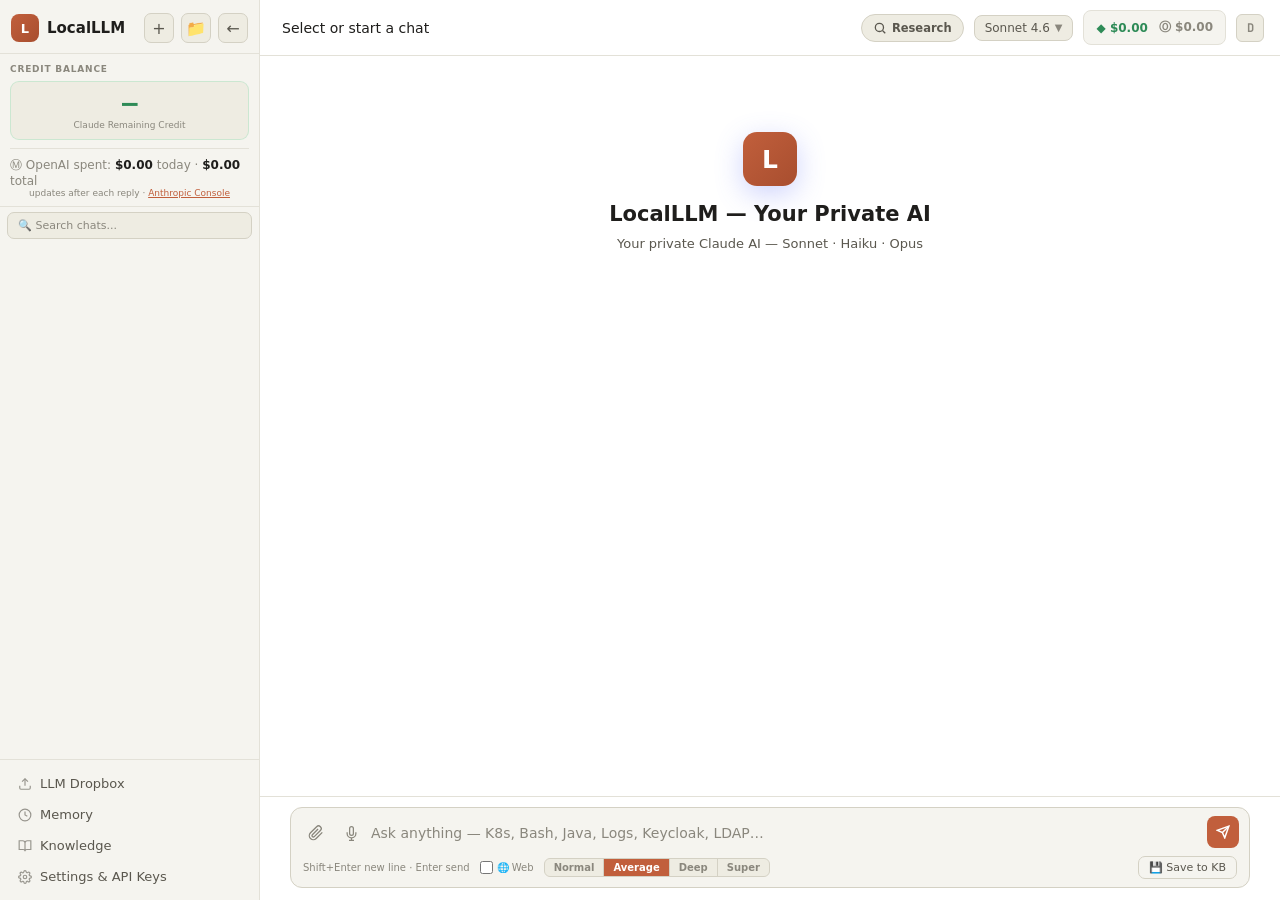
==== templates/index.html @ dfbc1d9c "Initial commit" ====
<!DOCTYPE html>
<html lang="en">
<head>
<meta charset="UTF-8"/>
<meta name="viewport" content="width=device-width,initial-scale=1.0,maximum-scale=1.0,user-scalable=no,viewport-fit=cover"/>
<meta name="theme-color" content="#0d0f14"/>
<title>LocalLLM</title>
<link href="https://fonts.googleapis.com/css2?family=JetBrains+Mono:wght@400;500&family=Inter:wght@400;500;600&display=swap" rel="stylesheet"/>
<style>
/* ── TOKENS ───────────────────────────────────────────── */
:root {
  /* claude.ai light theme — cream background, dark readable text */
  --bg:       #ffffff;
  --bg2:      #f5f4ef;
  --bg3:      #eeece2;
  --border:   #e3e1d8;
  --border2:  #d4d1c4;
  --text:     #1f1e1c;
  --text2:    #5a574e;
  --text3:    #8a877d;
  --accent:   #c15f3c;
  --accentH:  #a84e2f;
  --green:    #2e8b57;
  --red:      #c0392b;
  --yellow:   #b8860b;
  --mono:     'JetBrains Mono', ui-monospace, 'SF Mono', monospace;
  --sans:     -apple-system, 'Segoe UI', system-ui, 'Helvetica Neue', sans-serif;
  --sbw:      260px;
  --ease:     .15s ease;
}

/* ── DARK THEME — applied when <html data-theme="dark"> ──────────── */
html[data-theme="dark"] {
  --bg:       #1a1c22;
  --bg2:      #22252d;
  --bg3:      #2b2f39;
  --border:   #353a45;
  --border2:  #424857;
  --text:     #e8e6e0;
  --text2:    #a8a59c;
  --text3:    #6f6d66;
  --accent:   #d4744f;
  --accentH:  #e08862;
  --green:    #4caf7d;
  --red:      #e05545;
  --yellow:   #d4a437;
}

/* ── RESET ────────────────────────────────────────────── */
*,*::before,*::after{box-sizing:border-box;margin:0;padding:0}
html,body{height:100%;overflow:hidden;font-family:var(--sans);background:var(--bg);color:var(--text);-webkit-font-smoothing:antialiased}
button{cursor:pointer;border:none;background:none;font-family:inherit;color:inherit}
input,textarea,select{font-family:inherit;outline:none;color:var(--text)}
a{color:var(--accentH)}
::-webkit-scrollbar{width:4px;height:4px}
::-webkit-scrollbar-thumb{background:var(--border2);border-radius:2px}

/* ── LAYOUT ───────────────────────────────────────────── */
#app{display:flex;height:100vh;height:100dvh;overflow:hidden}

/* ── SIDEBAR ──────────────────────────────────────────── */
#sidebar{
  width:var(--sbw);min-width:var(--sbw);flex-shrink:0;
  background:var(--bg2);border-right:1px solid var(--border);
  display:flex;flex-direction:column;height:100vh;height:100dvh;
  transition:transform .25s ease;z-index:200;
}
#sidebar.hidden{transform:translateX(-100%)}

/* Claude-style collapsed rail: instead of vanishing, the sidebar shrinks to a
   thin strip so a sliver stays visible and the freed width goes to content.
   Desktop only — mobile keeps the full slide-away overlay behavior. */
@media(min-width:681px){
  #sidebar.rail{
    width:56px;min-width:56px;transform:none;overflow:hidden;
  }
  /* in rail mode, hide everything except the header's icon buttons */
  #sidebar.rail #tok-panel,
  #sidebar.rail #chat-search,
  #sidebar.rail #chatlist,
  #sidebar.rail #sbfoot,
  #sidebar.rail #logo{display:none!important}
  #sidebar.rail #sbhead{
    flex-direction:column;gap:10px;padding:12px 0;align-items:center;
  }
}

/* sidebar header */
#sbhead{
  padding:13px 11px 10px;border-bottom:1px solid var(--border);
  display:flex;align-items:center;gap:7px;flex-shrink:0;
}
#logo{display:flex;align-items:center;gap:8px;flex:1;font-size:15px;font-weight:600}
#logo .dot{
  width:28px;height:28px;border-radius:8px;flex-shrink:0;
  background:linear-gradient(135deg,var(--accent),var(--accentH));
  display:flex;align-items:center;justify-content:center;
  font-size:13px;font-weight:700;color:#fff;
}
.hbtn{
  width:30px;height:30px;border-radius:7px;
  background:var(--bg3);border:1px solid var(--border2);
  color:var(--text2);display:flex;align-items:center;justify-content:center;
  font-size:16px;transition:all var(--ease);flex-shrink:0;
}
.hbtn:hover{background:var(--accent);color:#fff;border-color:var(--accent)}

/* token balance */
#tok-panel{
  padding:10px 10px 8px;border-bottom:1px solid var(--border);
  flex-shrink:0;
}
#tok-panel .label{
  font-size:9px;font-weight:700;color:var(--text3);
  text-transform:uppercase;letter-spacing:.8px;margin-bottom:7px;
}
#tok-grid{display:grid;grid-template-columns:1fr 1fr;gap:6px;margin-bottom:5px}
.tok-card{
  background:var(--bg3);border-radius:9px;padding:9px 8px;text-align:center;
}
.tok-card.used{border:1px solid rgba(251,191,36,.2)}
.tok-card.left{border:1px solid rgba(62,207,142,.2)}
.tok-num{
  font-size:15px;font-weight:700;font-family:var(--mono);line-height:1;margin-bottom:3px;
}
.tok-card.used .tok-num{color:var(--yellow)}
.tok-card.left .tok-num{color:var(--green)}
.tok-sub{font-size:9px;color:var(--text3)}
#tok-note{font-size:9px;color:var(--text3);text-align:center}

/* chat list */
#chatlist{flex:1 1 auto;min-height:60px;overflow-y:auto;padding:6px 7px}
.cl-section{
  font-size:10px;font-weight:600;color:var(--text3);
  text-transform:uppercase;letter-spacing:.8px;
  padding:9px 8px 3px;
}
.cl-item{
  padding:8px 9px;border-radius:8px;cursor:pointer;
  display:flex;align-items:center;gap:7px;
  transition:background var(--ease);margin-bottom:1px;
  border:1px solid transparent;
}
.cl-item:hover{background:var(--bg3)}
.cl-item.active{background:var(--bg3);border-color:var(--border2)}
.cl-icon{font-size:12px;flex-shrink:0;opacity:.45}
.cl-body{flex:1;min-width:0}
.cl-title{font-size:13px;white-space:nowrap;overflow:hidden;text-overflow:ellipsis;color:var(--text)}
.cl-meta{font-size:10px;color:var(--text3);margin-top:1px}
.cl-btns{display:flex;gap:2px;opacity:0;transition:opacity var(--ease)}
.cl-item:hover .cl-btns{opacity:1}
.cl-btn{
  width:22px;height:22px;border-radius:5px;font-size:12px;color:var(--text3);
  display:flex;align-items:center;justify-content:center;transition:all .1s;
}
.cl-btn:hover{background:var(--border2);color:var(--text)}
.cl-btn.del:hover{background:var(--red);color:#fff}
.cl-btn.move:hover{background:var(--accent);color:#fff}

/* ── FOLDERS ──────────────────────────────────────────── */
.cl-folder{margin:2px 0 4px}
.cl-folder-hdr{
  display:flex;align-items:center;gap:6px;
  padding:7px 8px;border-radius:7px;cursor:pointer;
  transition:background var(--ease);user-select:none;
}
.cl-folder-hdr:hover{background:var(--bg3)}
.cl-folder-caret{
  font-size:10px;color:var(--text3);flex-shrink:0;
  transition:transform var(--ease);transform:rotate(90deg);
}
.cl-folder.collapsed .cl-folder-caret{transform:rotate(0deg)}
.cl-folder-icon{font-size:13px;flex-shrink:0;opacity:.7}
.cl-folder-name{
  flex:1;min-width:0;font-size:12.5px;font-weight:600;color:var(--text2);
  white-space:nowrap;overflow:hidden;text-overflow:ellipsis;
  text-transform:uppercase;letter-spacing:.4px;
}
.cl-folder-count{
  font-size:10px;color:var(--text3);background:var(--bg3);
  border-radius:10px;padding:1px 7px;flex-shrink:0;
}
.cl-folder-hdr .fdel,
.cl-folder-hdr .fadd{
  width:20px;height:20px;border-radius:5px;font-size:13px;color:var(--text3);
  display:none;align-items:center;justify-content:center;transition:all .1s;flex-shrink:0;
}
.cl-folder-hdr:hover .fdel,
.cl-folder-hdr:hover .fadd{display:flex}
.cl-folder-hdr .fdel:hover{background:var(--red);color:#fff}
.cl-folder-hdr .fadd:hover{background:var(--accent);color:#fff}
.cl-folder-body{padding-left:10px;border-left:1px solid var(--border);margin-left:13px}
.cl-folder.collapsed .cl-folder-body{display:none}
.cl-folder-empty{font-size:11px;color:var(--text3);padding:6px 8px;font-style:italic}

/* Drag & drop visual feedback */
.cl-item{cursor:grab}
.cl-item.dragging{opacity:.45;cursor:grabbing}
.cl-folder.drop-hot > .cl-folder-hdr{
  background:var(--accent);color:#fff;
  box-shadow:0 0 0 2px var(--accent) inset;border-radius:7px;
}
.cl-folder.drop-hot > .cl-folder-hdr .cl-folder-name,
.cl-folder.drop-hot > .cl-folder-hdr .cl-folder-caret,
.cl-folder.drop-hot > .cl-folder-hdr .cl-folder-icon{color:#fff}
.cl-folder.drop-hot .cl-folder-body{background:rgba(217,119,87,.06);border-radius:6px}
#unfiled-zone.drop-hot{
  outline:2px dashed var(--accent);outline-offset:-2px;border-radius:8px;
  background:rgba(217,119,87,.05);
}
#unfiled-zone{min-height:40px;transition:background .1s}

/* sidebar footer */
#sbfoot{padding:8px 7px;border-top:1px solid var(--border);flex-shrink:0;max-height:70vh;overflow-y:auto;-webkit-overflow-scrolling:touch}
.sb-btn{
  width:100%;padding:8px 11px;border-radius:8px;
  display:flex;align-items:center;gap:8px;
  color:var(--text2);font-size:13px;transition:all var(--ease);
}
.sb-btn:hover{background:var(--bg3);color:var(--text)}
.sb-btn svg{opacity:.6;flex-shrink:0}

/* dropbox panel */
#dbx-panel{display:none;padding:0 7px 8px}
#dbx-panel.open{display:block}
#dbx-zone{
  border:2px dashed var(--border2);border-radius:9px;
  padding:18px 10px;text-align:center;cursor:pointer;
  transition:all var(--ease);margin-bottom:7px;background:var(--bg3);
}
#dbx-zone:hover,#dbx-zone.over{border-color:var(--green);background:rgba(62,207,142,.06)}
#dbx-zone-icon{font-size:20px;margin-bottom:5px}
#dbx-zone-txt{font-size:11px;color:var(--text2);line-height:1.5}
#dbx-zone-txt span{color:var(--accentH);text-decoration:underline}
#dbx-status{font-size:10px;color:var(--text3);text-align:center;margin-bottom:4px}
#dbx-status.ok{color:var(--green)}
#dbx-status.err{color:var(--red)}
#dbx-list{display:none}
.dbx-item{
  display:flex;align-items:center;gap:6px;padding:5px 6px;
  border-radius:6px;margin-bottom:2px;font-size:11px;
  background:var(--bg3);border:1px solid var(--border);
}
.dbx-icon{font-size:13px;flex-shrink:0}
.dbx-info{flex:1;min-width:0}
.dbx-name{white-space:nowrap;overflow:hidden;text-overflow:ellipsis;color:var(--text)}
.dbx-meta{font-size:10px;color:var(--text3);margin-top:1px}
.dbx-del{
  width:18px;height:18px;border-radius:3px;color:var(--text3);
  font-size:11px;display:flex;align-items:center;justify-content:center;flex-shrink:0;
}
.dbx-del:hover{background:var(--red);color:#fff}
#dbx-path{font-size:9px;color:var(--text3);text-align:center;margin-top:4px;font-family:var(--mono);word-break:break-all}

/* ── MAIN ─────────────────────────────────────────────── */
#main{flex:1;display:flex;flex-direction:column;min-width:0;height:100vh;height:100dvh;overflow:hidden}

/* topbar */
#topbar{
  padding:10px 16px;border-bottom:1px solid var(--border);
  display:flex;align-items:center;gap:10px;
  background:var(--bg);flex-shrink:0;min-height:50px;
}
#btn-toggle{
  display:none;
  width:30px;height:30px;border-radius:7px;
  background:var(--bg3);border:1px solid var(--border2);
  color:var(--text2);font-size:16px;display:flex;align-items:center;justify-content:center;
  transition:all var(--ease);flex-shrink:0;
}
#btn-toggle:hover{background:var(--accent);color:#fff;border-color:var(--accent)}
#title-area{flex:1;min-width:0;display:flex;align-items:center;gap:6px}
#chat-title{
  font-size:14px;font-weight:500;color:var(--text);
  white-space:nowrap;overflow:hidden;text-overflow:ellipsis;
  cursor:pointer;padding:3px 6px;border-radius:5px;transition:background var(--ease);
}
#chat-title:hover{background:var(--bg3)}
#title-edit{
  font-size:14px;font-weight:500;flex:1;
  background:var(--bg3);border:1px solid var(--accent);
  border-radius:6px;padding:3px 9px;display:none;
}
#btn-close{
  width:26px;height:26px;border-radius:6px;flex-shrink:0;
  color:var(--text3);font-size:14px;
  display:none;align-items:center;justify-content:center;
  transition:all var(--ease);
}
#btn-close.show{display:flex}
#btn-close:hover{background:var(--red);color:#fff}

/* model pill */
#model-pill{
  display:flex;align-items:center;gap:5px;
  padding:5px 10px;border-radius:8px;
  background:var(--bg3);border:1px solid var(--border2);
  cursor:pointer;transition:all var(--ease);flex-shrink:0;
  max-width:130px;
}
#model-pill:hover{border-color:var(--accent)}
#spend-pill{
  display:flex;align-items:center;gap:5px;
  padding:8px 12px;border-radius:8px;
  background:var(--bg2);border:1px solid var(--border);
  font-size:12px;font-weight:600;color:var(--green);
  white-space:nowrap;flex-shrink:0;cursor:default;
  font-variant-numeric:tabular-nums;
}
#spend-pill-lbl{color:var(--green)}
#model-pill-lbl{
  font-size:12px;color:var(--text2);font-weight:500;
  white-space:nowrap;overflow:hidden;text-overflow:ellipsis;
}

/* model dropdown */
#model-drop{
  position:fixed;top:52px;right:16px;width:300px;
  background:var(--bg2);border:1px solid var(--border2);
  border-radius:12px;box-shadow:0 12px 48px rgba(0,0,0,.6);
  z-index:1000;display:none;max-height:75vh;overflow-y:auto;
}
#model-drop.open{display:block}
.md-group{
  font-size:10px;font-weight:600;color:var(--text3);
  text-transform:uppercase;letter-spacing:.9px;
  padding:10px 14px 3px;
  position:sticky;top:0;background:var(--bg2);
}
.md-item{
  padding:10px 14px;display:flex;align-items:center;
  justify-content:space-between;cursor:pointer;
  transition:background .1s;
}
.md-item:hover{background:var(--bg3)}
.md-item.active{background:rgba(92,110,245,.1)}
.md-name{font-size:13px;font-weight:500;color:var(--text)}
.md-free{
  font-size:9px;font-weight:600;padding:1px 5px;border-radius:3px;
  background:rgba(62,207,142,.12);color:var(--green);
  border:1px solid rgba(62,207,142,.2);flex-shrink:0;
}

/* ── MESSAGES ─────────────────────────────────────────── */
#msgs-wrap{flex:1;overflow-y:auto;padding:16px 0;scroll-behavior:smooth}
#msgs{max-width:960px;margin:0 auto;padding:0 18px;display:flex;flex-direction:column;gap:18px}

/* When sidebar is collapsed, reclaim the freed width so less scrolling is
   needed. Capped at 1400px so text lines don't get uncomfortably long on wide
   monitors. Desktop only — the mobile @media block keeps its own 100% rule. */
#app.sb-hidden #msgs{max-width:1600px}
#app.sb-hidden #welcome{max-width:1600px}
#app.sb-hidden #input-box{max-width:1600px}
#app.sb-hidden .msg-body{max-width:100%}

/* welcome */
#welcome{
  max-width:960px;margin:0 auto;padding:60px 18px 20px;
  display:flex;flex-direction:column;align-items:center;text-align:center;
}
#welcome-logo{
  width:54px;height:54px;border-radius:14px;
  background:linear-gradient(135deg,var(--accent),var(--accentH));
  display:flex;align-items:center;justify-content:center;
  font-size:25px;font-weight:700;color:#fff;margin-bottom:16px;
  box-shadow:0 8px 28px rgba(92,110,245,.3);
}
#welcome h1{font-size:21px;font-weight:600;margin-bottom:7px}
#welcome p{font-size:13px;color:var(--text2);line-height:1.65}

/* messages */
.msg{display:flex;gap:10px;align-items:flex-start}
.msg.user{flex-direction:row-reverse}
.msg-av{
  width:28px;height:28px;border-radius:7px;flex-shrink:0;
  display:flex;align-items:center;justify-content:center;
  font-size:12px;font-weight:700;
}
.msg.user .msg-av{background:var(--accent);color:#fff}
.msg.assistant .msg-av{background:var(--bg3);color:var(--text2);border:1px solid var(--border2)}
.msg-body{max-width:880px;min-width:0}
.msg.user .msg-body{text-align:right}
.msg-bub{
  display:inline-block;padding:10px 14px;border-radius:12px;
  font-size:14px;line-height:1.65;text-align:left;word-break:break-word;
}
.msg.user .msg-bub{background:var(--accent);color:#fff;border-radius:12px 12px 3px 12px}
.msg.assistant .msg-bub{
  background:var(--bg2);border:1px solid var(--border);
  border-radius:12px 12px 12px 3px;color:var(--text);width:100%;
}
.msg-meta{font-size:10px;color:var(--text3);margin-top:3px;padding:0 3px}

/* markdown */
.msg-bub p{margin:0 0 9px}
.msg-bub p:last-child{margin-bottom:0}
.msg-bub h1{font-size:17px;font-weight:600;margin:12px 0 5px}
.msg-bub h2{font-size:15px;font-weight:600;margin:10px 0 4px}
.msg-bub h3{font-size:14px;font-weight:600;margin:8px 0 3px}
.msg-bub ul,.msg-bub ol{padding-left:18px;margin:6px 0}
.msg-bub li{margin:2px 0;font-size:14px}
.msg-bub code{background:#eeece2!important;color:#a84e2f!important;font-family:var(--mono);font-size:12.5px;background:rgba(255,255,255,.08);padding:1px 5px;border-radius:4px;color:#c9d1ff}
.msg-bub pre{background:#f5f4ef!important;border:1px solid #e3e1d8!important;color:#1f1e1c!important;background:#090b10;border:1px solid var(--border2);border-radius:8px;overflow-x:auto;margin:9px 0}
.code-hdr{display:flex;align-items:center;justify-content:space-between;padding:5px 12px;border-bottom:1px solid var(--border);background:#0d1017;border-radius:8px 8px 0 0}
.code-lang{font-size:10px;color:var(--text3);font-family:var(--mono);text-transform:uppercase;font-weight:600}
.copy-btn{font-size:11px;color:var(--text3);padding:2px 7px;border-radius:4px;border:1px solid var(--border2);transition:all .1s}
.copy-btn:hover{background:var(--bg3);color:var(--text)}
.copy-btn.done{color:var(--green);border-color:rgba(62,207,142,.3)}
.msg-bub pre code{display:block;padding:12px 14px;background:transparent;font-size:12.5px;line-height:1.6;color:#c5cde8;white-space:pre}
.msg-bub strong{color:var(--text);font-weight:600}
.msg-bub em{color:var(--text2)}
.msg-bub blockquote{border-left:3px solid var(--accent);padding:5px 11px;margin:7px 0;background:rgba(92,110,245,.07);border-radius:0 5px 5px 0;color:var(--text2)}
.msg-bub table{border-collapse:collapse;width:100%;margin:12px 0;font-size:13px;overflow-x:auto;display:block}
.msg-bub th,.msg-bub td{border:1px solid var(--border2);padding:7px 14px;text-align:left;white-space:nowrap}
.msg-bub th{background:var(--bg3);font-weight:600;color:var(--text);border-bottom:2px solid var(--accent)}
.msg-bub tr:nth-child(even){background:rgba(255,255,255,.02)}
.msg-bub tr:hover td{background:rgba(92,110,245,.05)}
.msg-bub hr{border:none;border-top:1px solid var(--border);margin:10px 0}

/* thinking */
.thinking{display:flex;gap:4px;align-items:center;padding:4px 0}
.thinking span{width:6px;height:6px;border-radius:50%;background:var(--accent);animation:think .9s infinite}
.thinking span:nth-child(2){animation-delay:.2s}
.thinking span:nth-child(3){animation-delay:.4s}
@keyframes think{0%,80%,100%{opacity:.2;transform:scale(.8)}40%{opacity:1;transform:scale(1)}}

/* ── INPUT ────────────────────────────────────────────── */
#input-wrap{padding:10px 18px 12px;border-top:1px solid var(--border);flex-shrink:0;background:var(--bg)}
#input-box{
  max-width:960px;margin:0 auto;
  background:var(--bg2);border:1px solid var(--border2);
  border-radius:12px;overflow:hidden;transition:border-color var(--ease);
}
#input-box:focus-within{border-color:var(--accent);box-shadow:0 0 0 3px rgba(92,110,245,.08)}
#attach-prev{padding:8px 11px 0;display:none;flex-wrap:wrap;gap:5px}
#attach-prev.has{display:flex}
.ach{
  display:flex;align-items:center;gap:4px;padding:3px 8px;border-radius:5px;
  background:var(--bg3);border:1px solid var(--border2);font-size:11px;color:var(--text2);
}
.ach button{color:var(--text3);font-size:12px;width:14px;height:14px;display:flex;align-items:center;justify-content:center}
.ach button:hover{background:var(--red);color:#fff;border-radius:2px}
#input-row{display:flex;align-items:flex-end;gap:5px;padding:8px 10px}
#btn-attach{
  width:30px;height:30px;border-radius:6px;flex-shrink:0;color:var(--text3);font-size:17px;
  display:flex;align-items:center;justify-content:center;transition:all var(--ease);
}
#btn-attach:hover{background:var(--bg3);color:var(--text)}
#file-in{display:none}
#msg-in{
  flex:1;background:transparent;border:none;color:var(--text);
  font-size:14px;line-height:1.55;resize:none;
  min-height:22px;max-height:180px;padding:3px 0;overflow-y:auto;
}
#msg-in::placeholder{color:var(--text3)}
#btn-send{
  width:32px;height:32px;border-radius:8px;flex-shrink:0;
  background:var(--accent);color:#fff;font-size:14px;
  display:flex;align-items:center;justify-content:center;
  transition:all var(--ease);
}
#btn-send:hover:not(:disabled){background:var(--accentH);transform:scale(1.06)}
#btn-send:disabled{opacity:.35;cursor:not-allowed;transform:none}
#input-foot{
  display:flex;align-items:center;justify-content:space-between;
  padding:0 12px 8px;font-size:10px;color:var(--text3);
}

/* ── MODALS ───────────────────────────────────────────── */
#overlay{position:fixed;inset:0;background:rgba(0,0,0,.65);backdrop-filter:blur(4px);z-index:500;display:none}
#overlay.open{display:block}
#settings-modal{
  position:fixed;top:50%;left:50%;transform:translate(-50%,-50%);
  width:min(510px,94vw);background:var(--bg2);
  border:1px solid var(--border2);border-radius:14px;
  box-shadow:0 24px 80px rgba(0,0,0,.7);z-index:501;
  display:none;max-height:90vh;overflow-y:auto;
}
#settings-modal.open{display:block}

/* ── KB MANAGEMENT MODAL (June 13) — large, opened from Settings ───────── */
#kb-modal{
  position:fixed;top:50%;left:50%;transform:translate(-50%,-50%);
  width:min(900px,90vw);height:80vh;background:var(--bg2);
  border:1px solid var(--border2);border-radius:14px;
  box-shadow:0 24px 80px rgba(0,0,0,.7);z-index:9999;
  display:none;flex-direction:column;overflow:hidden;
}
#kb-modal.open{display:flex}
#kb-modal .mhdr{flex-shrink:0}
#kb-modal-body{flex:1 1 auto;overflow-y:auto;padding:14px 20px}
#kb-modal-list{margin-top:10px}
.kbm-item{border:1px solid var(--border2);border-radius:9px;padding:0;margin-bottom:6px;position:relative;overflow:hidden}
.kbm-row-head{display:flex;align-items:center;gap:10px;padding:11px 13px;cursor:pointer}
.kbm-row-head:hover{background:var(--bg3)}
.kbm-num{color:var(--text3);font-size:12px;font-weight:600;min-width:26px}
.kbm-caret{margin-left:auto;color:var(--text3);font-size:12px}
.kbm-detail{padding:4px 13px 13px 49px;border-top:1px solid var(--border)}
.kbm-d{font-size:12px;color:var(--text2);margin-top:7px;line-height:1.5}
.kbm-d b{color:var(--text)}
.kbm-item-del{background:none;border:1px solid #c0392b;color:#c0392b;cursor:pointer;font-size:12px;padding:4px 10px;border-radius:6px}
.kbm-item-del:hover{color:#fff;background:#c0392b}
.kbm-item-title{font-weight:600;font-size:13px;color:var(--text)}
.kbm-item-meta{font-size:11px;color:var(--text3);margin-top:3px;line-height:1.4}
.kbm-item-tags{font-size:10px;color:var(--accent);margin-top:8px}
.mhdr{padding:16px 20px 14px;border-bottom:1px solid var(--border);display:flex;align-items:center;justify-content:space-between}
.mhdr-title{font-size:15px;font-weight:600}
.mhdr-close{width:27px;height:27px;border-radius:5px;color:var(--text3);font-size:16px;display:flex;align-items:center;justify-content:center;transition:all var(--ease)}
.mhdr-close:hover{background:var(--bg3);color:var(--text)}
.mbody{padding:18px 20px}
.fg{margin-bottom:15px}
.flabel{display:flex;align-items:center;gap:7px;font-size:12px;font-weight:500;color:var(--text2);margin-bottom:6px}
.fbadge{font-size:9px;padding:1px 5px;border-radius:3px;font-weight:600}
.fbadge.paid{background:rgba(92,110,245,.15);color:var(--accentH)}
.fbadge.free{background:rgba(62,207,142,.12);color:var(--green)}
.finput{
  width:100%;padding:9px 12px;border-radius:8px;
  background:var(--bg3);border:1px solid var(--border2);
  font-size:12.5px;font-family:var(--mono);transition:border-color var(--ease);
}
.finput:focus{border-color:var(--accent)}
.fhint{font-size:11px;color:var(--text3);margin-top:4px;line-height:1.5}
.fselect{width:100%;padding:9px 12px;border-radius:8px;background:var(--bg3);border:1px solid var(--border2);font-size:12.5px;cursor:pointer}
.btn-save{width:100%;padding:11px;border-radius:8px;background:var(--accent);color:#fff;font-size:13px;font-weight:500;transition:all var(--ease)}
.btn-save:hover{background:var(--accentH)}
.div{height:1px;background:var(--border);margin:16px 0}
.stat-grid{display:grid;grid-template-columns:repeat(4,1fr);gap:7px}
.stat-card{background:var(--bg3);border:1px solid var(--border);border-radius:7px;padding:10px 7px;text-align:center}
.stat-val{font-size:16px;font-weight:600;color:var(--accentH);font-family:var(--mono)}
.stat-lbl{font-size:10px;color:var(--text3);margin-top:2px}

/* ── MOBILE ───────────────────────────────────────────── */
#mob-bg{position:fixed;inset:0;background:rgba(0,0,0,.5);z-index:199;display:none}
#mob-bg.show{display:block}
#sb-tab{
  position:fixed;left:0;top:50%;transform:translateY(-50%);
  width:16px;height:48px;background:var(--bg2);
  border:1px solid var(--border2);border-left:none;
  border-radius:0 6px 6px 0;z-index:201;cursor:pointer;
  display:flex;align-items:center;justify-content:center;
  color:var(--text3);font-size:10px;transition:all var(--ease);
  opacity:0;pointer-events:none;
}
#sb-tab.show{opacity:1;pointer-events:all}
#sb-tab:hover{width:20px;background:var(--bg3);color:var(--text)}

@media(max-width:680px){
  /* Sidebar slides over content, full height */
  #sidebar{position:fixed;left:0;top:0;bottom:0;height:100dvh;width:84vw;min-width:84vw;max-width:320px;z-index:300;padding-top:env(safe-area-inset-top)}
  /* Stray side-tab arrow removed on mobile — hamburger button handles it */
  #sb-tab{display:none!important}

  /* Topbar — bigger tap targets + notch safe-area */
  #topbar{padding:8px 10px;gap:8px;padding-top:calc(8px + env(safe-area-inset-top))}
  #btn-toggle{display:flex!important;width:40px;height:40px;font-size:20px}
  #chat-title{font-size:15px}
  #model-pill{max-width:110px;padding:7px 10px}
  #btn-research span{display:none}
  #btn-research{padding:0 9px;height:34px}
  #spend-pill{padding:7px 9px;font-size:11px}
  #model-pill-lbl{font-size:12px}
  #btn-discover{width:34px;height:34px}
  #model-drop{right:8px;left:8px;width:auto;top:56px}

  /* Messages — full width, readable */
  #msgs{padding:0 12px;max-width:100%}
  .msg-body{max-width:100%}
  .msg-bub{font-size:15px;line-height:1.55}
  .msg-bub pre{background:#f5f4ef!important;border:1px solid #e3e1d8!important;color:#1f1e1c!important;font-size:12.5px}
  .msg-bub table{font-size:12px}

  /* Welcome screen smaller + less dead space */
  #welcome{padding:30px 16px 16px;justify-content:center;min-height:60%}
  #welcome h1{font-size:24px}
  #welcome p{font-size:13px}
  /* iOS momentum scrolling */
  #msgs-wrap{-webkit-overflow-scrolling:touch}

  /* Input area — bigger, easier to tap */
  #input-wrap{padding:8px 10px calc(10px + env(safe-area-inset-bottom))}
  #input-box{padding:8px 10px}
  #input-box textarea{font-size:16px}  /* 16px prevents iOS zoom on focus */
  #btn-send{width:44px;height:44px}
  #btn-mic{width:40px;height:40px}
  #btn-attach{width:40px;height:40px}

  /* Footer controls — bigger checkboxes and toggles */
  #input-foot{font-size:12px;flex-wrap:wrap;gap:6px}
  #input-foot > div{flex-wrap:wrap;gap:8px}
  .mode-btn{padding:7px 14px;font-size:12px}
  #ws-tog{transform:scale(1.3);margin-right:2px}
  #ws-lbl{font-size:12px}

  /* Stats grid 2-col */
  .stat-grid{grid-template-columns:1fr 1fr}

  /* Credit balance boxes bigger text */
  .tok-num{font-size:16px}

  /* Touch devices have no hover — always show chat + folder action buttons */
  .cl-btns{opacity:1}
  .cl-folder-hdr .fdel,
  .cl-folder-hdr .fadd{display:flex}

  /* File preview wraps */
  #file-preview{padding:6px 10px 0}
}

@media(min-width:681px){
  #mob-bg{display:none!important}
  #btn-toggle{display:none}
}

/* ── TOAST ────────────────────────────────────────────── */
#toast{
  position:fixed;bottom:70px;left:50%;transform:translateX(-50%);
  background:var(--bg3);border:1px solid var(--border2);color:var(--text);
  padding:8px 18px;border-radius:20px;font-size:12.5px;
  z-index:9999;opacity:0;transition:opacity .2s;pointer-events:none;white-space:nowrap;
}
#toast.show{opacity:1}

/* ── CHAT STATUS DOTS ─────────────────────────────────────────── */
.cl-dot {
  width: 7px; height: 7px; border-radius: 50%; flex-shrink: 0;
  margin-right: 1px;
}
.cl-dot.green  { background: var(--green);  box-shadow: 0 0 4px rgba(62,207,142,.5); }
.cl-dot.red    { background: var(--red);    box-shadow: 0 0 4px rgba(248,113,113,.5); }
.cl-dot.grey   { background: var(--text3);  }

/* ── ORPHAN SECTION ───────────────────────────────────────────── */
.cl-orphan-hdr {
  font-size: 10px; font-weight: 600; color: var(--red);
  text-transform: uppercase; letter-spacing: .8px;
  padding: 9px 8px 3px; display: flex; align-items: center; gap: 5px;
}
.cl-orphan-item {
  padding: 6px 9px; border-radius: 8px;
  display: flex; align-items: center; gap: 7px;
  margin-bottom: 1px; border: 1px solid rgba(248,113,113,.2);
  background: rgba(248,113,113,.04);
}
.cl-orphan-name {
  flex: 1; font-size: 11px; color: var(--text2);
  white-space: nowrap; overflow: hidden; text-overflow: ellipsis;
  font-family: var(--mono);
}
.cl-orphan-hint { font-size: 10px; color: var(--text3); margin-top: 1px; }


/* ══════════════════════════════════════════════════════════════════
   TOKEN OPTIMISATION UI
   - Response mode toggle (Concise / Detailed)
   - Cache indicator in message meta
   - Snapshot modal
   ══════════════════════════════════════════════════════════════════ */

/* ── Response mode toggle pill ── */
#mode-toggle {
  display: flex;
  align-items: center;
  gap: 0;
  background: var(--bg3);
  border: 1px solid var(--border2);
  border-radius: 6px;
  overflow: hidden;
  flex-shrink: 0;
}
.mode-btn {
  padding: 3px 9px;
  font-size: 10px;
  font-weight: 600;
  color: var(--text3);
  border-radius: 0;
  transition: all .12s;
  cursor: pointer;
  border: none;
  background: none;
  font-family: var(--sans);
}
.mode-btn.active {
  background: var(--accent);
  color: #fff;
}
.mode-btn:hover:not(.active) {
  background: var(--border2);
  color: var(--text);
}
#depth-toggle {
  display: flex;
  align-items: center;
  gap: 0;
  background: var(--bg3);
  border: 1px solid var(--border2);
  border-radius: 6px;
  overflow: hidden;
  flex-shrink: 0;
}
.depth-btn {
  padding: 3px 9px;
  font-size: 10px;
  font-weight: 600;
  color: var(--text3);
  border-radius: 0;
  transition: all .12s;
  cursor: pointer;
  border: none;
  background: none;
  font-family: var(--sans);
  border-right: 1px solid var(--border2);
}
.depth-btn:last-child { border-right: none; }
.depth-btn.active { background: var(--accent); color: #fff; }
.depth-btn:hover:not(.active) { background: var(--border2); color: var(--text); }

/* ── Cache hit indicator on message meta ── */
.cache-hit {
  color: var(--green);
  font-size: 9px;
  margin-left: 5px;
  opacity: .7;
}

/* ── Snapshot modal ── */
#snap-overlay {
  position: fixed; inset: 0;
  background: rgba(0,0,0,.65);
  backdrop-filter: blur(4px);
  z-index: 600;
  display: none;
}
#snap-overlay.open { display: block; }

#snap-modal {
  position: fixed;
  top: 50%; left: 50%;
  transform: translate(-50%, -50%);
  width: min(460px, 93vw);
  background: var(--bg2);
  border: 1px solid var(--border2);
  border-radius: 14px;
  box-shadow: 0 24px 80px rgba(0,0,0,.7);
  z-index: 601;
  display: none;
  padding: 20px;
}
#snap-modal.open { display: block; }

#snap-modal h3 {
  font-size: 14px;
  font-weight: 600;
  margin-bottom: 5px;
  color: var(--text);
}
#snap-modal p {
  font-size: 11px;
  color: var(--text2);
  margin-bottom: 14px;
  line-height: 1.55;
}
#snap-label {
  width: 100%;
  padding: 9px 12px;
  border-radius: 8px;
  background: var(--bg3);
  border: 1px solid var(--border2);
  font-size: 13px;
  color: var(--text);
  margin-bottom: 12px;
}
#snap-label:focus { border-color: var(--accent); outline: none; }
#snap-status {
  font-size: 11px;
  min-height: 16px;
  margin-bottom: 10px;
  color: var(--text3);
}
#snap-status.ok  { color: var(--green); }
#snap-status.err { color: var(--red);   }
.snap-btns { display: flex; gap: 8px; }
#snap-save {
  flex: 1; padding: 9px;
  background: var(--accent); color: #fff;
  border-radius: 8px; font-size: 13px; font-weight: 500;
  border: none; cursor: pointer; transition: background .12s;
}
#snap-save:hover { background: var(--accentH); }
#snap-cancel {
  padding: 9px 14px;
  background: var(--bg3); color: var(--text2);
  border-radius: 8px; font-size: 13px;
  border: 1px solid var(--border2); cursor: pointer;
}
/* ─────────────────────────────────────────────────────────────── */


/* ══════════════════════════════════════════════════════════════════
   VOICE INPUT — ChatGPT-style mic button + recording states
   ══════════════════════════════════════════════════════════════════ */
#btn-mic {
  width: 30px; height: 30px; border-radius: 6px; flex-shrink: 0;
  color: var(--text3); font-size: 15px;
  display: flex; align-items: center; justify-content: center;
  transition: all var(--ease); position: relative;
}
#btn-mic:hover { background: var(--bg3); color: var(--text); }
#btn-mic.recording {
  color: var(--red); background: rgba(248,113,113,.12);
}
#btn-mic.recording::after {
  content: ''; position: absolute; inset: -3px; border-radius: 9px;
  border: 2px solid var(--red);
  animation: v-pulse 1.2s ease-in-out infinite;
}
@keyframes v-pulse {
  0%,100%{opacity:1;transform:scale(1)} 50%{opacity:.4;transform:scale(1.08)}
}
#btn-mic.transcribing {
  color: var(--accent); background: rgba(92,110,245,.1); pointer-events: none;
}
#btn-mic.transcribing svg { animation: v-spin .9s linear infinite; }
@keyframes v-spin { from{transform:rotate(0deg)} to{transform:rotate(360deg)} }
#v-preview {
  display: none; align-items: center; gap: 6px;
  padding: 5px 11px;
  background: rgba(92,110,245,.08);
  border-top: 1px solid rgba(92,110,245,.15);
  font-size: 11px; color: var(--text2); line-height: 1.45;
}
#v-preview.show { display: flex; }
#v-preview-lbl { flex:1; font-style:italic; white-space:nowrap; overflow:hidden; text-overflow:ellipsis; }
#v-preview-lang { font-size:10px; color:var(--text3); flex-shrink:0; font-family:var(--mono); }


/* ── Chat search ── */
#chat-search{
  padding:5px 7px;
}
#chat-search input{
  width:100%;padding:6px 10px;border-radius:7px;
  background:var(--bg3);border:1px solid var(--border2);
  font-size:11px;color:var(--text);outline:none;
  font-family:var(--sans);
}
#chat-search input:focus{border-color:var(--accent)}
#chat-search input::placeholder{color:var(--text3)}

/* ── Model discover ── */
.discover-btn{
  padding:8px 12px;border-radius:8px;font-size:12px;
  background:var(--bg3);border:1px solid var(--border2);
  color:var(--text2);cursor:pointer;width:100%;text-align:left;
  transition:all .15s;margin-top:8px;
}
.discover-btn:hover{border-color:var(--accent);color:var(--text)}
#discover-list{margin-top:6px;max-height:200px;overflow-y:auto}
.disc-item{
  display:flex;align-items:center;gap:8px;padding:5px 8px;
  border-radius:6px;margin-bottom:2px;font-size:11px;
}
.disc-item:hover{background:var(--bg3)}
.disc-item .disc-name{flex:1;color:var(--text)}
.disc-item .disc-exists{color:var(--green);font-size:10px}
.disc-item .disc-add{
  padding:2px 8px;border-radius:4px;font-size:10px;
  background:var(--accent);color:#fff;border:none;cursor:pointer;
}
.disc-item .disc-add:hover{background:var(--accentH)}
#discover-status{font-size:10px;color:var(--text3);margin-top:4px}


/* ── Model Discover Button + Modal ── */
#btn-discover{
  width:28px;height:28px;border-radius:6px;flex-shrink:0;
  color:var(--text3);font-size:12px;font-weight:700;
  display:flex;align-items:center;justify-content:center;
  transition:all .15s;cursor:pointer;border:1px solid var(--border2);
  background:var(--bg3);font-family:var(--mono);
}
#btn-discover:hover{border-color:var(--accent);color:var(--accent);background:rgba(92,110,245,.1)}

#disc-overlay{
  position:fixed;inset:0;background:rgba(0,0,0,.6);
  backdrop-filter:blur(3px);z-index:700;display:none;
}

/* ── Research button + panel ── */
#btn-research{
  display:flex;align-items:center;gap:5px;flex-shrink:0;
  height:28px;padding:0 11px;border-radius:14px;
  font-size:11.5px;font-weight:600;cursor:pointer;
  color:var(--text2);border:1px solid var(--border2);background:var(--bg3);
  transition:all .15s;
}
#btn-research:hover{border-color:var(--accent);color:var(--accent);background:rgba(92,110,245,.1)}
#btn-research.active{border-color:var(--accent);color:#fff;background:var(--accent)}

#rsch-overlay{
  position:fixed;inset:0;background:rgba(0,0,0,.5);
  backdrop-filter:blur(2px);z-index:800;display:none;
}
#rsch-overlay.open{display:block}
#rsch-panel{
  position:fixed;top:0;right:0;height:100vh;
  width:min(460px,94vw);z-index:801;
  background:var(--bg2);border-left:1px solid var(--border2);
  box-shadow:-16px 0 60px rgba(0,0,0,.5);
  display:none;flex-direction:column;
  transform:translateX(100%);transition:transform .22s cubic-bezier(.4,0,.2,1);
}
#rsch-panel.open{display:flex;transform:translateX(0)}
#rsch-hdr{
  display:flex;align-items:center;gap:9px;padding:14px 16px;
  border-bottom:1px solid var(--border);flex-shrink:0;
}
#rsch-hdr .rsch-dot{
  width:8px;height:8px;border-radius:50%;background:var(--green);flex-shrink:0;
  box-shadow:0 0 8px var(--green);
}
#rsch-hdr h3{font-size:14px;font-weight:700;color:var(--text);flex:1;margin:0}
#rsch-hdr .rsch-free{font-size:9px;font-weight:700;color:var(--green);border:1px solid var(--green);border-radius:4px;padding:1px 5px;letter-spacing:.3px}
#rsch-hdr button{width:26px;height:26px;border-radius:6px;color:var(--text3);font-size:15px;cursor:pointer;flex-shrink:0;background:none;border:none;transition:all .12s}
#rsch-hdr button:hover{background:var(--bg3);color:var(--text)}
#rsch-note{
  font-size:10px;color:var(--muted);padding:7px 16px;line-height:1.45;
  border-bottom:1px solid var(--border);background:var(--bg);flex-shrink:0;
}
#rsch-note b{color:var(--text2)}
#rsch-msgs{flex:1;overflow-y:auto;padding:14px 16px;display:flex;flex-direction:column;gap:12px}
.rsch-empty{color:var(--text3);font-size:12px;text-align:center;margin:auto;line-height:1.6;max-width:280px}
.rsch-empty .rsch-egs{margin-top:10px;font-size:11px;color:var(--muted)}
.rsch-egs .rsch-eg{display:block;padding:5px 9px;margin:5px 0;border:1px solid var(--border);border-radius:7px;cursor:pointer;transition:all .12s;color:var(--text2);text-align:left}
.rsch-egs .rsch-eg:hover{border-color:var(--accent);color:var(--accent);background:rgba(92,110,245,.06)}
.rsch-turn{display:flex;flex-direction:column;gap:3px;font-size:13px;line-height:1.55}
.rsch-turn.user{align-items:flex-end}
.rsch-turn.user .rsch-bubble{background:var(--accent);color:#fff;border-radius:13px 13px 3px 13px;padding:8px 12px;max-width:85%}
.rsch-turn.model .rsch-bubble{background:var(--bg3);color:var(--text);border-radius:13px 13px 13px 3px;padding:9px 13px;max-width:97%;white-space:pre-wrap}
.rsch-turn.model .rsch-bubble.err{border:1px solid #b4453a;color:#e08b82;background:rgba(180,69,58,.08)}
.rsch-src{margin-top:7px;padding-top:7px;border-top:1px solid var(--border);display:flex;flex-wrap:wrap;gap:5px}
.rsch-src a{font-size:10px;color:var(--accent);border:1px solid var(--border2);border-radius:10px;padding:2px 8px;text-decoration:none;transition:all .12s;max-width:180px;overflow:hidden;text-overflow:ellipsis;white-space:nowrap}
.rsch-src a:hover{background:rgba(92,110,245,.1);border-color:var(--accent)}
.rsch-copy{align-self:flex-start;margin-top:2px;font-size:10px;color:var(--text3);background:none;border:1px solid var(--border);border-radius:6px;padding:3px 8px;cursor:pointer;transition:all .12s}
.rsch-copy:hover{color:var(--accent);border-color:var(--accent)}
#rsch-input-wrap{padding:11px 14px;border-top:1px solid var(--border);flex-shrink:0;display:flex;gap:8px;align-items:flex-end}
#rsch-in{
  flex:1;resize:none;max-height:120px;min-height:38px;
  background:var(--bg3);border:1px solid var(--border2);border-radius:10px;
  padding:9px 12px;font-size:13px;color:var(--text);font-family:inherit;line-height:1.4;
}
#rsch-in:focus{border-color:var(--accent);outline:none}
#rsch-send{
  width:38px;height:38px;border-radius:10px;flex-shrink:0;
  background:var(--accent);color:#fff;border:none;cursor:pointer;
  display:flex;align-items:center;justify-content:center;transition:all .12s;
}
#rsch-send:hover{background:var(--accentH)}
#rsch-send:disabled{opacity:.5;cursor:default}

#disc-overlay.open{display:block}
#disc-modal{
  position:fixed;top:50%;left:50%;transform:translate(-50%,-50%);
  width:min(500px,92vw);max-height:80vh;overflow-y:auto;
  background:var(--bg2);border:1px solid var(--border2);
  border-radius:14px;box-shadow:0 24px 80px rgba(0,0,0,.7);
  z-index:701;display:none;padding:20px;
}
#disc-modal.open{display:block}
#disc-modal h3{font-size:14px;margin-bottom:12px;color:var(--text)}
.disc-tabs{display:flex;gap:0;margin-bottom:12px;background:var(--bg3);border-radius:7px;overflow:hidden}
.disc-tab{
  flex:1;padding:7px;text-align:center;font-size:11px;font-weight:600;
  cursor:pointer;color:var(--text3);transition:all .12s;border:none;background:none;
}
.disc-tab.active{background:var(--accent);color:#fff}
.disc-tab:hover:not(.active){background:var(--border2);color:var(--text)}
#disc-content{min-height:100px}
.disc-row{
  display:flex;align-items:center;gap:8px;padding:7px 8px;
  border-radius:7px;margin-bottom:2px;
}
.disc-row:hover{background:var(--bg3)}
.disc-name{flex:1;font-size:12px;color:var(--text)}
.disc-id{font-size:9px;color:var(--text3);font-family:var(--mono)}
.disc-badge{font-size:9px;color:var(--green);font-weight:600}
.disc-btn-add{
  padding:3px 10px;border-radius:5px;font-size:10px;font-weight:600;
  background:var(--accent);color:#fff;border:none;cursor:pointer;
}
.disc-btn-add:hover{background:var(--accentH)}
.disc-btn-del{
  padding:3px 10px;border-radius:5px;font-size:10px;font-weight:600;
  background:rgba(248,113,113,.15);color:var(--red);border:1px solid rgba(248,113,113,.3);cursor:pointer;
}
.disc-btn-del:hover{background:rgba(248,113,113,.25)}
#disc-status{font-size:10px;color:var(--text3);margin-bottom:8px;min-height:14px}


/* ── Paste/drop file preview ── */
#file-preview{background:var(--bg3);border-radius:8px;margin:0 8px}
.fp-item{display:flex;align-items:center;gap:5px;background:var(--bg2);
  border:1px solid var(--border2);border-radius:6px;padding:3px 8px;
  font-size:11px;color:var(--text2)}
.fp-item button{background:none;border:none;color:var(--text3);
  cursor:pointer;font-size:13px;padding:0 2px}
.fp-item button:hover{color:var(--red)}


/* Knowledge base panel */
.kb-tab {
  flex: 1;
  padding: 5px 8px;
  background: var(--bg3);
  border: 1px solid var(--border2);
  border-radius: 6px;
  font-size: 11px;
  color: var(--text2);
  cursor: pointer;
  transition: all .12s;
  font-family: var(--sans);
}
.kb-tab:hover { background: var(--border2); color: var(--text); }
.kb-tab-active { background: var(--accent); color: #fff; border-color: var(--accent); }
.kb-form { display: flex; flex-direction: column; gap: 5px; }
.kb-input, .kb-textarea {
  width: 100%;
  background: var(--bg3);
  border: 1px solid var(--border2);
  border-radius: 6px;
  padding: 6px 9px;
  font-size: 12px;
  color: var(--text);
  font-family: var(--sans);
  resize: vertical;
}
.kb-input:focus, .kb-textarea:focus { outline: none; border-color: var(--accent); }
.kb-save-btn {
  background: var(--accent);
  color: #fff;
  border-radius: 7px;
  padding: 6px 12px;
  font-size: 12px;
  font-weight: 600;
  cursor: pointer;
  border: none;
}
.kb-save-btn:hover { filter: brightness(1.1); }
.kb-item {
  background: var(--bg3);
  border: 1px solid var(--border2);
  border-radius: 6px;
  padding: 6px 8px;
  margin-bottom: 5px;
  font-size: 11px;
}
.kb-item-title { font-weight: 600; color: var(--text); margin-bottom: 2px; }
.kb-item-meta { color: var(--text3); font-size: 10px; }
.kb-item-del {
  float: right;
  background: none;
  color: var(--text3);
  font-size: 11px;
  cursor: pointer;
  border: none;
  padding: 0 4px;
}
.kb-item-del:hover { color: #ff6b6b; }

</style>
</head>
<body>

<div id="mob-bg" onclick="sbClose()"></div>
<div id="sb-tab" onclick="sbOpen()">&#9654;</div>
<div id="overlay" onclick="settingsClose()"></div>

<div id="app">

  <!-- ══ SIDEBAR ══════════════════════════════════════ -->
  <div id="sidebar">

    <!-- header -->
    <div id="sbhead">
      <div id="logo"><div class="dot">L</div>LocalLLM</div>
      <button class="hbtn" onclick="newChat()" title="New chat">+</button>
      <button class="hbtn" onclick="folderCreate()" title="New folder">&#128193;</button>
      <button class="hbtn" onclick="sbToggle()" title="Collapse">&#8592;</button>
    </div>

    <!-- token balance -->
    <div id="tok-panel">
      <div class="label">Credit Balance</div>
      <div id="tok-grid">
        <div class="tok-card left" style="grid-column:1/-1">
          <div class="tok-num" id="tok-left" style="font-size:26px">—</div>
          <div class="tok-sub">Claude Remaining Credit</div>
        </div>
      </div>
      <div id="openai-spend-row" style="margin-top:8px;padding-top:8px;border-top:1px solid var(--border);font-size:12px;color:var(--text2)">
        <span style="color:var(--text3)">&#9410; OpenAI spent:</span>
        <span id="openai-today" style="color:var(--text);font-weight:600">$0.00</span>
        <span style="color:var(--text3)">today &middot;</span>
        <span id="openai-total" style="color:var(--text);font-weight:600">$0.00</span>
        <span style="color:var(--text3)">total</span>
      </div>
      <div id="tok-note">updates after each reply &middot; <a href="https://console.anthropic.com/settings/billing" target="_blank" style="color:var(--accent)">Anthropic Console</a></div>
    </div>

    <!-- chat list -->
    <div id="chat-search">
      <input type="text" id="chat-search-input" placeholder="&#128269; Search chats..." oninput="filterChats(this.value)"/>
    </div>
    <div id="chatlist"></div>

    <!-- footer -->
    <div id="sbfoot">

      <!-- dropbox -->
      <button class="sb-btn" id="dbx-toggle" onclick="dbxToggle()">
        <svg width="14" height="14" viewBox="0 0 24 24" fill="none" stroke="currentColor" stroke-width="2">
          <path d="M21 15v4a2 2 0 01-2 2H5a2 2 0 01-2-2v-4"/>
          <polyline points="17 8 12 3 7 8"/>
          <line x1="12" y1="3" x2="12" y2="15"/>
        </svg>
        LLM Dropbox
      </button>

      <div id="dbx-panel">
        <div id="dbx-zone"
          ondragover="dbxOver(event)" ondragleave="dbxLeave(event)"
          ondrop="dbxDrop(event)" onclick="document.getElementById('dbx-in').click()">
          <div id="dbx-zone-icon">&#128228;</div>
          <div id="dbx-zone-txt">Drop any file here<br/><span>or tap to browse</span></div>
        </div>
        <input type="file" id="dbx-in" multiple onchange="dbxFiles(event)"/>
        <div id="dbx-status"></div>
        <div id="dbx-list"></div>
        <div id="dbx-path"></div>
      </div>

      <!-- memory -->
      <button class="sb-btn" id="mem-toggle" onclick="memToggle()">
        <svg width="14" height="14" viewBox="0 0 24 24" fill="none" stroke="currentColor" stroke-width="2">
          <path d="M12 2a10 10 0 0110 10c0 5.52-4.48 10-10 10S2 17.52 2 12 6.48 2 12 2z"/>
          <path d="M12 6v6l4 2"/>
        </svg>
        Memory
      </button>

      <div id="mem-panel" style="display:none;padding:0 7px 8px">
        <div style="display:flex;gap:5px;margin-bottom:7px">
          <input id="mem-input" type="text" placeholder="Save something to remember..."
            style="flex:1;background:var(--bg3);border:1px solid var(--border2);border-radius:7px;padding:6px 9px;font-size:12px;color:var(--text)"
            onkeydown="if(event.key==='Enter')memSave()"/>
          <button onclick="memSave()"
            style="background:var(--accent);color:#fff;border-radius:7px;padding:6px 10px;font-size:12px;white-space:nowrap">
            Save
          </button>
        </div>
        <div id="mem-list"></div>
      </div>

      <!-- Knowledge Base (the blueprint's retrieval layer) -->
      <button class="sb-btn" id="kb-toggle" onclick="kbToggle()" title="Past tickets, runbooks, and docs the tool searches on every question">
        <svg width="14" height="14" viewBox="0 0 24 24" fill="none" stroke="currentColor" stroke-width="2">
          <path d="M2 3h6a4 4 0 014 4v14a3 3 0 00-3-3H2zM22 3h-6a4 4 0 00-4 4v14a3 3 0 013-3h7z"/>
        </svg>
        Knowledge <span id="kb-count" style="opacity:.55;font-size:10px"></span>
      </button>

      <div id="kb-panel" style="display:none;padding:0 7px 8px">
        <!-- Unified Add-to-Knowledge-Base form -->
        <div style="background:var(--bg3);border:1px solid var(--border2);border-radius:7px;padding:9px">
          <div style="font-size:11px;color:var(--text2);margin-bottom:7px;font-weight:600">&#128218; Add to Knowledge Base</div>
          <input id="kbe-topic" placeholder="Topic name — e.g. Nexus 3.94 deployment" class="kb-input" style="margin-bottom:6px"/>
          <input id="kbe-id" placeholder="Knowledge Base ID to version onto — blank = new entry" class="kb-input" style="margin-bottom:6px"/>
          <div style="display:flex;gap:6px;margin-bottom:6px">
            <input type="file" id="kbe-folder" webkitdirectory directory multiple style="display:none" onchange="kbeAddFolder()"/>
            <button onclick="document.getElementById('kbe-folder').click()" class="kb-save-btn" style="flex:1" id="kbe-folder-btn">&#128193; Upload folder</button>
            <button onclick="kbePasteToggle()" class="kb-save-btn" style="flex:1;background:var(--bg2);color:var(--text2)" id="kbe-paste-btn">&#9998; Paste text</button>
          </div>
          <div id="kbe-paste-wrap" style="display:none">
            <textarea id="kbe-content" placeholder="Paste any length of text (10,000+ words fine)…" class="kb-textarea" rows="6" style="margin-bottom:6px"></textarea>
            <button onclick="kbeAddPaste()" class="kb-save-btn" style="width:100%">Save pasted text</button>
          </div>
          <div id="kbe-status" style="font-size:10px;color:var(--text3);margin-top:6px;line-height:1.5">Blank ID makes a new numbered entry. An ID adds a new <b>current</b> version on top — old kept as history. 100% local &amp; free.</div>
        </div>

        <!-- unified numbered list preview removed — sidebar is just the Add form -->

        <!-- view/manage link -->
        <div style="margin-top:10px;padding-top:8px;border-top:1px solid var(--border)">
          <div style="font-size:10px;color:var(--text3);text-align:center;line-height:1.5">
            Full list &amp; delete in<br/>
            <a href="#" onclick="kbModalOpen();return false;" style="color:var(--accent)">Open Knowledge Base</a>
          </div>
        </div>
      </div>
      <div id="kb-panel-OLD" style="display:none">
        <!-- subnav -->
        <div style="display:flex;gap:4px;margin-bottom:8px">
          <button class="kb-tab kb-tab-active" onclick="kbTab('incidents')" id="kb-tab-incidents">Incidents</button>
          <button class="kb-tab" onclick="kbTab('runbooks')" id="kb-tab-runbooks">Runbooks</button>
          <button class="kb-tab" onclick="kbTab('docs')" id="kb-tab-docs">Docs</button>
          <button class="kb-tab" onclick="kbTab('topics')" id="kb-tab-topics" title="Version-aware timelines — drop a whole folder, keeps the full history">Topics</button>
        </div>

        <!-- Incidents form -->
        <div id="kb-incidents-form" class="kb-form">
          <input id="inc-title" placeholder="Title — short summary" class="kb-input"/>
          <textarea id="inc-symptoms" placeholder="Symptoms — what the user observed" class="kb-textarea" rows="2"></textarea>
          <textarea id="inc-root" placeholder="Root cause — what was actually wrong" class="kb-textarea" rows="2"></textarea>
          <textarea id="inc-fix" placeholder="Fix — concrete commands that resolved it" class="kb-textarea" rows="3"></textarea>
          <textarea id="inc-validation" placeholder="Validation — how to verify the fix worked (optional)" class="kb-textarea" rows="2"></textarea>
          <input id="inc-tags" placeholder="Tags — comma-separated (e.g. kafka,strimzi,mtls)" class="kb-input"/>
          <div style="display:flex;gap:6px;margin-top:6px">
            <button onclick="incSave()" class="kb-save-btn">Save Incident</button>
            <button onclick="incFromChat()" class="kb-save-btn" style="background:var(--bg3);color:var(--text)" title="Use Haiku to distill the current chat into an incident">⚡ From current chat</button>
          </div>
        </div>

        <!-- Runbooks form -->
        <div id="kb-runbooks-form" class="kb-form" style="display:none">
          <input id="rb-title" placeholder="Title — e.g. 'Kafka TLS certificate rotation'" class="kb-input"/>
          <textarea id="rb-scenario" placeholder="Scenario — when do you use this runbook?" class="kb-textarea" rows="2"></textarea>
          <textarea id="rb-steps" placeholder="Steps — numbered procedure with commands" class="kb-textarea" rows="6"></textarea>
          <input id="rb-tags" placeholder="Tags — comma-separated" class="kb-input"/>
          <div style="display:flex;gap:6px;margin-top:6px">
            <button onclick="rbSave()" class="kb-save-btn">Save Runbook</button>
          </div>
        </div>

        <!-- Docs form -->
        <div id="kb-docs-form" class="kb-form" style="display:none">
          <div style="background:var(--bg3);border:1px solid var(--border2);border-radius:7px;padding:8px;margin-bottom:6px">
            <div style="font-size:11px;color:var(--text2);margin-bottom:6px;font-weight:600">📄 Upload a file (PDF, TXT, MD, DOCX, LOG, YAML)</div>
            <input id="doc-upload-tags" placeholder="Tags — comma-separated (e.g. maint,dns,cluster)" class="kb-input" style="margin-bottom:6px"/>
            <input type="file" id="doc-upload-file" accept=".pdf,.txt,.md,.docx,.log,.yaml,.yml,.json,.conf,.ini,.csv,.sh,.xml,.toml,.properties" style="display:none" onchange="docUpload()"/>
            <button onclick="document.getElementById('doc-upload-file').click()" class="kb-save-btn" style="width:100%" id="doc-upload-btn">⬆ Choose file to upload</button>
            <div style="font-size:10px;color:var(--text3);margin-top:5px">Past-incident PDFs become searchable knowledge. Stays 100% local.</div>
          </div>
          <div style="font-size:10px;color:var(--text3);text-align:center;margin:2px 0 4px">— or paste text manually —</div>
          <input id="doc-source" placeholder="Source — e.g. 'Strimzi docs 0.45'" class="kb-input"/>
          <input id="doc-title" placeholder="Title — e.g. 'KafkaUser CR reference'" class="kb-input"/>
          <textarea id="doc-content" placeholder="Paste the documentation text (any length — will be chunked automatically)" class="kb-textarea" rows="8"></textarea>
          <input id="doc-tags" placeholder="Tags — comma-separated" class="kb-input"/>
          <div style="display:flex;gap:6px;margin-top:6px">
            <button onclick="docSave()" class="kb-save-btn">Save Doc</button>
          </div>
        </div>

        <!-- Topics form (version-aware folder timeline) -->
        <div id="kb-topics-form" class="kb-form" style="display:none">
          <div style="background:var(--bg3);border:1px solid var(--border2);border-radius:7px;padding:9px;margin-bottom:8px">
            <div style="font-size:11px;color:var(--text2);margin-bottom:7px;font-weight:600">&#128193; Import a whole folder (all subfolders, any depth)</div>
            <input id="topic-name" placeholder="Topic — e.g. Nexus  (reuse the same name to add a newer version)" class="kb-input" style="margin-bottom:6px"/>
            <input id="topic-label" placeholder="This version's label — e.g. Nexus 3.94 (optional)" class="kb-input" style="margin-bottom:6px"/>
            <input type="file" id="topic-folder" webkitdirectory directory multiple style="display:none" onchange="topicIngest()"/>
            <button onclick="document.getElementById('topic-folder').click()" class="kb-save-btn" style="width:100%" id="topic-import-btn">&#11014; Choose folder to import</button>
            <div id="topic-import-status" style="font-size:10px;color:var(--text3);margin-top:6px;line-height:1.5">Newest import becomes <b>current</b>; older stays as history — the full story is kept. 100% local &amp; free.</div>
          </div>
          <div id="topic-list" style="display:flex;flex-direction:column;gap:6px"></div>
        </div>

        <!-- search/test -->
        <div style="margin-top:10px;padding-top:8px;border-top:1px solid var(--border)">
          <div style="font-size:10px;color:var(--text3);text-align:center;line-height:1.5">
            View, search, or delete saved items in<br/>
            <a href="#" onclick="settingsOpen();return false;" style="color:var(--accent)">Settings &rarr; Knowledge Base</a>
          </div>
        </div>
      </div>

      <!-- settings -->
      <button class="sb-btn" onclick="settingsOpen()">
        <svg width="14" height="14" viewBox="0 0 24 24" fill="none" stroke="currentColor" stroke-width="2">
          <circle cx="12" cy="12" r="3"/>
          <path d="M19.4 15a1.65 1.65 0 00.33 1.82l.06.06a2 2 0 010 2.83 2 2 0 01-2.83 0l-.06-.06a1.65 1.65 0 00-1.82-.33 1.65 1.65 0 00-1 1.51V21a2 2 0 01-2 2 2 2 0 01-2-2v-.09A1.65 1.65 0 009 19.4a1.65 1.65 0 00-1.82.33l-.06.06a2 2 0 01-2.83 0 2 2 0 010-2.83l.06-.06A1.65 1.65 0 004.68 15a1.65 1.65 0 00-1.51-1H3a2 2 0 01-2-2 2 2 0 012-2h.09A1.65 1.65 0 004.6 9a1.65 1.65 0 00-.33-1.82l-.06-.06a2 2 0 010-2.83 2 2 0 012.83 0l.06.06A1.65 1.65 0 009 4.68a1.65 1.65 0 001-1.51V3a2 2 0 012-2 2 2 0 012 2v.09a1.65 1.65 0 001 1.51 1.65 1.65 0 001.82-.33l.06-.06a2 2 0 012.83 0 2 2 0 010 2.83l-.06.06A1.65 1.65 0 0019.4 9a1.65 1.65 0 001.51 1H21a2 2 0 012 2 2 2 0 01-2 2h-.09a1.65 1.65 0 00-1.51 1z"/>
        </svg>
        Settings &amp; API Keys
      </button>

    </div>
  </div>

  <!-- ══ MAIN ═════════════════════════════════════════ -->
  <div id="main">

    <!-- topbar -->
    <div id="topbar">
      <button id="btn-toggle" onclick="sbToggle()">&#9776;</button>
      <div id="title-area">
        <div id="chat-title" onclick="titleEdit()">Select or start a chat</div>
        <input id="title-edit" type="text" onblur="titleSave()" onkeydown="titleKey(event)"/>
        <button id="btn-snapshot" onclick="snapOpen()" title="Save context snapshot to memory"
        style="display:none;width:26px;height:26px;border-radius:6px;flex-shrink:0;color:var(--text3);font-size:13px;align-items:center;justify-content:center;transition:all var(--ease)"
        onmouseover="this.style.background='rgba(92,110,245,.15)';this.style.color='var(--accent)'"
        onmouseout="this.style.background='';this.style.color='var(--text3)'">
        &#128190;
      </button>
      <button id="btn-close" onclick="chatClose()" title="Close chat">&#10005;</button>
      </div>
      <button id="btn-research" onclick="rschOpen()" title="Research — free live web search (Gemini). Public lookups only; copy facts into your chat.">
        <svg width="14" height="14" viewBox="0 0 24 24" fill="none" stroke="currentColor" stroke-width="2.2" style="flex-shrink:0">
          <circle cx="11" cy="11" r="7"/><line x1="21" y1="21" x2="16.65" y2="16.65"/>
        </svg>
        <span>Research</span>
      </button>
      <div id="model-pill" onclick="modelToggle()">
        <span id="model-pill-lbl">Sonnet 4.6</span>
        <span style="color:var(--text3);font-size:10px;flex-shrink:0">&#9660;</span>
      </div>
      <div id="spend-pill" title="Today's API spend, split by provider (resets at local midnight). ◆ = Claude, Ⓞ = OpenAI.">
        <span id="spend-pill-lbl">◆ $0.00</span>
        <span id="spend-pill-openai" style="margin-left:6px;color:var(--text3)">Ⓞ $0.00</span>
      </div>
      <button id="btn-discover" onclick="discOpen()" title="Manage models — discover new (e.g. Opus 4.8), remove old">D</button>
    </div>

    <!-- model dropdown -->
    <div id="model-drop"><div id="model-list"></div></div>

    <!-- messages -->
    <div id="msgs-wrap">
      <div id="welcome">
        <div id="welcome-logo">L</div>
        <h1>LocalLLM &mdash; Your Private AI</h1>
        <p>Your private Claude AI — Sonnet · Haiku · Opus</p>
      </div>
      <div id="msgs" style="display:none"></div>
    </div>

    <!-- input -->
    <div id="file-preview" style="display:none;flex-wrap:wrap;gap:6px;padding:6px 14px 0;"></div>
    <div id="input-wrap">
      <div id="input-box">
        <div id="attach-prev"></div>
        <!-- ── Voice transcript preview ─────────────────────────── -->
        <div id="v-preview">
          <span style="font-size:10px;color:var(--accent);flex-shrink:0">&#127908;</span>
          <span id="v-preview-lbl"></span>
          <span id="v-preview-lang"></span>
        </div>
        <div id="input-row">
          <button id="btn-attach" onclick="document.getElementById('file-in').click()">
            <svg width="16" height="16" viewBox="0 0 24 24" fill="none" stroke="currentColor" stroke-width="2">
              <path d="M21.44 11.05l-9.19 9.19a6 6 0 01-8.49-8.49l9.19-9.19a4 4 0 015.66 5.66l-9.2 9.19a2 2 0 01-2.83-2.83l8.49-8.48"/>
            </svg>
          </button>
          <input type="file" id="file-in" multiple onchange="attachFiles(event)"/>
          <!-- ── Voice mic button (ChatGPT-style) ────────────────── -->
          <button id="btn-mic" onclick="voiceToggle()" title="Voice input — click to speak">
            <svg id="mic-icon" width="15" height="15" viewBox="0 0 24 24" fill="none" stroke="currentColor" stroke-width="2">
              <path d="M12 1a3 3 0 0 0-3 3v8a3 3 0 0 0 6 0V4a3 3 0 0 0-3-3z"/>
              <path d="M19 10v2a7 7 0 0 1-14 0v-2"/>
              <line x1="12" y1="19" x2="12" y2="23"/>
              <line x1="8"  y1="23" x2="16" y2="23"/>
            </svg>
          </button>
          <textarea id="msg-in" rows="1"
            placeholder="Ask anything — K8s, Bash, Java, Logs, Keycloak, LDAP…"
            oninput="autoResize(this)" onkeydown="handleKey(event)"></textarea>
          <button id="btn-send" onclick="sendMsg()">
            <svg width="14" height="14" viewBox="0 0 24 24" fill="none" stroke="currentColor" stroke-width="2.5">
              <line x1="22" y1="2" x2="11" y2="13"/>
              <polygon points="22 2 15 22 11 13 2 9 22 2"/>
            </svg>
          </button>
        </div>
        <div id="input-foot">
          <div style="display:flex;align-items:center;gap:10px">
            <span>Shift+Enter new line &middot; Enter send</span>
            <label style="display:flex;align-items:center;gap:4px;cursor:pointer;font-size:10px;color:var(--tx3)" title="Web search — uses more tokens">
              <input type="checkbox" id="ws-tog" style="cursor:pointer" onchange="toggleWS(this)">
              <span id="ws-lbl">&#127760; Web</span>
            </label>
            <!-- ── Depth selector: YOU choose how deep. Calibrated from real usage. ── -->
            <div id="depth-toggle" title="You pick the answer depth. Calibrated from your real work (Nexus avg 913, all-time max 4,756 tokens).">
              <button class="depth-btn" id="depth-normal" onclick="setDepth('normal')" title="~1,500 tokens — quick facts, syntax, one-liners (what port, which flag)">Normal</button>
              <button class="depth-btn active" id="depth-average" onclick="setDepth('average')" title="~4,500 tokens — your daily driver: troubleshooting, concept + why + command. Covers ~93% of your work.">Average</button>
              <button class="depth-btn" id="depth-deep" onclick="setDepth('deep')" title="~10,000 tokens — full breakdowns, ticket work, when Average gets cut. Well above your all-time max.">Deep</button>
              <button class="depth-btn" id="depth-super" onclick="setDepth('super')" title="~64,000 tokens — broken production, massive RCA. Never truncates. Use rarely.">Super</button>
            </div>
          </div>
          <span id="model-foot"></span>
          <button id="btn-save-kb" onclick="saveSolutionToKB()" title="Save this solved ticket to your Knowledge Base so the tool remembers it next time"
            style="background:none;border:1px solid var(--border2);color:var(--text2);border-radius:7px;padding:4px 10px;font-size:11px;cursor:pointer;margin-left:8px">
            &#128190; Save to KB
          </button>
        </div>
      </div>
    </div>

  </div>
</div>

<!-- ══ SETTINGS MODAL ══════════════════════════════════ -->
<div id="settings-modal">
  <div class="mhdr">
    <span class="mhdr-title">&#9881; Settings &amp; API Keys</span>
    <button class="mhdr-close" onclick="settingsClose()">&#10005;</button>
  </div>
  <div class="mbody">

    <div class="fg">
      <label class="flabel">Claude API Key <span class="fbadge paid">PAID</span></label>
      <input type="password" class="finput" id="s-claude" placeholder="sk-ant-api03-…"/>
      <div class="fhint" id="h-claude">console.anthropic.com &#8594; API Keys</div>
    </div>

    <div class="fg" style="border:1px solid var(--border);border-radius:10px;padding:10px;background:var(--bg2)">
      <label class="flabel">Backup Claude Key <span class="fbadge" style="background:#2d6a4f;color:#fff">FALLBACK</span> <span style="font-size:10px;color:var(--muted)">use when primary credit runs out</span></label>
      <input type="password" class="finput" id="s-claude2" placeholder="sk-ant-api03-… (second key)"/>
      <div class="fhint" id="h-claude2">Saved separately. Your primary key stays active until you flip the switch below.</div>
      <label style="display:flex;align-items:center;gap:8px;margin-top:8px;cursor:pointer;font-size:13px">
        <input type="checkbox" id="s-use-backup" style="width:auto;cursor:pointer" onchange="backupToggleChanged()"/>
        <span>Use backup key now <span id="backup-state" style="color:var(--muted);font-size:11px"></span></span>
      </label>
      <div id="backup-credit-row" style="display:none;margin-top:8px">
        <label class="flabel" style="font-size:11px">Backup key starting credit (USD)</label>
        <input type="number" class="finput" id="s-backup-credit" placeholder="100" step="0.01" style="max-width:120px"/>
        <div class="fhint">Set to the amount loaded on the backup key so the balance counter is accurate.</div>
      </div>
    </div>

    <div class="fg">
      <label class="flabel">OpenAI API Key <span class="fbadge paid">PAID</span> <span style="font-size:10px;color:var(--muted)">optional — for GPT / o-series</span></label>
      <input type="password" class="finput" id="s-openai" placeholder="sk-proj-…"/>
      <div class="fhint" id="h-openai">platform.openai.com &#8594; API Keys</div>
    </div>

    <div class="fg">
      <label class="flabel">Research Key (Gemini) <span class="fbadge" style="background:#1b7a43;color:#fff">FREE</span> <span style="font-size:10px;color:var(--muted)">powers the Research tab — live web search</span></label>
      <input type="password" class="finput" id="s-gemini" placeholder="AIza…"/>
      <div class="fhint" id="h-gemini">aistudio.google.com &#8594; Get API key (no card, ~5,000 searches/mo free)</div>
    </div>

    <div class="fg">
      <label class="flabel">Default Model</label>
      <select class="fselect" id="s-model"></select>
    </div>

    <button class="btn-save" onclick="settingsSave()">Save Settings</button>

    <div class="div"></div>

    <div style="font-size:12px;font-weight:500;color:var(--text2);margin-bottom:9px">Answer Quality</div>
    <div style="font-size:11px;color:var(--muted);margin-bottom:10px;line-height:1.5">
      Two switches that control how much your tool acts like claude.ai:
    </div>

    <label style="display:flex;align-items:flex-start;gap:8px;margin-bottom:10px;cursor:pointer">
      <input type="checkbox" id="s-kb-enabled" style="margin-top:3px"/>
      <span>
        <span style="font-size:12px;color:var(--text);font-weight:600">Knowledge Base Retrieval</span>
        <span style="display:block;font-size:11px;color:var(--muted);margin-top:2px;line-height:1.4">
          Search your incidents + runbooks + docs on every question, inject relevant
          matches into the prompt. Free. (Default: on.)
        </span>
      </span>
    </label>

    <label style="display:flex;align-items:flex-start;gap:8px;margin-bottom:14px;cursor:pointer">
      <input type="checkbox" id="s-reviewer-enabled" style="margin-top:3px"/>
      <span>
        <span style="font-size:12px;color:var(--text);font-weight:600">Haiku Reviewer Pass</span>
        <span style="display:block;font-size:11px;color:var(--muted);margin-top:2px;line-height:1.4">
          After Sonnet answers, Haiku 4.5 checks for missing dependencies, unsafe
          commands, skipped validation. Adds ~0.1¢/question, catches the
          "add this empty block and try" failure mode. (Default: off.)
        </span>
      </span>
    </label>

    <button class="btn-save" onclick="qualityTogglesSave()">Save Quality Settings</button>

    <div class="div"></div>

    <div style="font-size:12px;font-weight:500;color:var(--text2);margin-bottom:9px">Appearance</div>
    <div style="display:flex;gap:8px;margin-bottom:14px">
      <button id="theme-light-btn" class="btn-save" style="flex:1;background:none;border:1px solid var(--border);color:var(--text2)" onclick="setTheme('light')">&#9728;&#65039; Light</button>
      <button id="theme-dark-btn" class="btn-save" style="flex:1;background:none;border:1px solid var(--border);color:var(--text2)" onclick="setTheme('dark')">&#127769; Dark</button>
    </div>

    <div class="div"></div>

    <div style="font-size:12px;font-weight:500;color:var(--text2);margin-bottom:9px">Deleted Chats (Trash)</div>
    <div style="font-size:11px;color:var(--muted);margin-bottom:10px;line-height:1.5">
      Chats you delete are hidden here, not erased. Restore them anytime, or
      delete forever. Even after "Delete Forever", the full conversation text
      still lives in your DB folder on disk as your private record.
    </div>
    <button class="btn-save" style="background:none;border:1px solid var(--border);color:var(--text2)" onclick="openTrash()">&#128465; Open Trash</button>

    <div class="div"></div>

    <div style="font-size:12px;font-weight:500;color:var(--text2);margin-bottom:9px">Knowledge Base</div>
    <div style="font-size:11px;color:var(--muted);margin-bottom:9px;line-height:1.4">
      View, search, and manage all saved incidents, runbooks, and docs in one place.
      Every delete requires confirmation -- your KB is safe from accidental taps.
    </div>
    <button class="btn-save" style="background:none;border:1px solid var(--border);color:var(--text2)" onclick="kbModalOpen()">&#128218; Open Knowledge Base</button>

  </div>
</div>


<!-- ══ SNAPSHOT MODAL ═══════════════════════════════════════════ -->
<div id="snap-overlay" onclick="snapClose()"></div>
<div id="snap-modal">
  <h3>&#128190; Save Project Snapshot</h3>
  <p>
    Generates a dense technical summary of this entire chat and saves it to
    <strong>Memory</strong>. In any future chat, Jarvis will automatically
    know exactly where you left off — commands, paths, decisions, pending steps.
    <br/><br/>
    <strong>Cost: ~$0.00005</strong> (one Haiku call). Saves thousands of tokens later.
  </p>
  <input id="snap-label" type="text" placeholder="e.g. Nexus K8s migration — Phase 3 done"/>
  <div id="snap-status"></div>
  <div class="snap-btns">
    <button id="snap-save" onclick="snapSave()">&#128190; Save Snapshot</button>
    <button id="snap-cancel" onclick="snapClose()">Cancel</button>
  </div>
</div>


<!-- ══ MODEL DISCOVER MODAL ════════════════════════════════════════ -->
<div id="disc-overlay" onclick="discClose()"></div>

<!-- ── Research panel (free Gemini grounded search — isolated from chat) ── -->
<div id="rsch-overlay" onclick="rschClose()"></div>
<div id="rsch-panel">
  <div id="rsch-hdr">
    <span class="rsch-dot"></span>
    <h3>Research</h3>
    <span class="rsch-free">FREE · LIVE WEB</span>
    <button onclick="rschClose()" title="Close">&#10005;</button>
  </div>
  <div id="rsch-note">
    Live Google-grounded search. <b>Public lookups only</b> — versions, release notes, CVEs, upgrade guides. Never paste internal configs/hostnames here. Nothing is saved; copy the useful lines into your chat.
  </div>
  <div id="rsch-msgs"></div>
  <div id="rsch-input-wrap">
    <textarea id="rsch-in" rows="1" placeholder="e.g. Nexus 3.70 → 3.93 breaking changes…"
      oninput="rschResize(this)" onkeydown="rschKey(event)"></textarea>
    <button id="rsch-send" onclick="rschSend()" title="Search">
      <svg width="15" height="15" viewBox="0 0 24 24" fill="none" stroke="currentColor" stroke-width="2.5">
        <line x1="22" y1="2" x2="11" y2="13"/><polygon points="22 2 15 22 11 13 2 9 22 2"/>
      </svg>
    </button>
  </div>
</div>
<div id="disc-modal">
  <h3>&#129302; Model Manager</h3>
  <div class="disc-tabs">
    <button class="disc-tab active" id="disc-tab-current" onclick="discTab('current')">My Models</button>
    <button class="disc-tab" id="disc-tab-discover" onclick="discTab('discover')">Discover New</button>
  </div>
  <div id="disc-status"></div>
  <div id="disc-content"></div>
</div>

<div id="toast"></div>

<script>
"use strict";
// ── STATE ─────────────────────────────────────────────────────────────────
var S = {
  chatId:      null,
  model:       "claude-sonnet-4-6",
  models:      [],
  files:       [],
  streaming:   false,
  lastActivity: Date.now(),   // for cache keep-warm: only ping while recently active
  sbOpen:      true,
  msgN:        0,
  bufs:        {},
  dbxOpen:     false,
  folders:     [],
  collapsedFolders: {},
  pendingFolder: null,
  dragChatId:  null,
  PURCHASED:   1000000,
  OFFSET:      72015,   // tokens used before this app (from console.anthropic.com)
};

// ── BOOT ──────────────────────────────────────────────────────────────────
async function boot() {
  await loadModels();
  await loadChats();
  await loadSettingsPreview();
  await refreshStats();
  await refreshSpend();
  await loadWSState();
  await loadDepthState();  // Load Normal/Average/Deep/Super depth choice
  kbStats();               // Load knowledge base item count
  await loadTheme();       // Apply saved light/dark theme
  startCacheKeepWarm();    // keep prompt cache hot while working (saves the 9¢ cold-start)
}

// Cache keep-warm (June 14): the expensive ~9¢ re-payment happens when Naveen
// steps away to his terminal, the cache TTL lapses, and the next question pays
// the full system-prompt cache WRITE again. This pings a cheap (~0.0003¢)
// endpoint every 10 min — but ONLY when a chat is open AND he was recently
// active (within 45 min) AND not mid-stream. Keeps the cache hot during a real
// working session without pinging all night.
function startCacheKeepWarm() {
  setInterval(function() {
    if (!S.chatId || S.streaming) return;
    var idleMs = Date.now() - (S.lastActivity || 0);
    if (idleMs > 45 * 60 * 1000) return;   // stopped working — let cache lapse
    fetch("/api/cache/keepwarm", { method: "POST" }).catch(function(){});
  }, 10 * 60 * 1000);   // every 10 minutes
}

// ── MODELS ────────────────────────────────────────────────────────────────
async function loadModels() {
  var r = await fetch("/api/models");
  S.models = await r.json();
  renderModelDrop();
  renderModelSelect();
}

function renderModelDrop() {
  var el = document.getElementById("model-list");
  var groups = {};
  S.models.forEach(function(m) {
    if (!groups[m.group]) groups[m.group] = [];
    groups[m.group].push(m);
  });
  var html = "";
  Object.keys(groups).forEach(function(g) {
    html += '<div class="md-group">' + esc(g) + "</div>";
    groups[g].forEach(function(m) {
      var active = m.id === S.model ? " active" : "";
      var frTag  = m.free ? '<span class="md-free">FREE</span>' : "";
      html += '<div class="md-item' + active + '" onclick="modelSelect(\'' + m.id + '\')">';
      html += '<span class="md-name">' + esc(m.name) + "</span>" + frTag + "</div>";
    });
  });
  el.innerHTML = html;
  var sel = S.models.find(function(m) { return m.id === S.model; });
  if (sel) {
    document.getElementById("model-pill-lbl").textContent = sel.name;
    document.getElementById("model-foot").textContent = sel.free ? sel.name + " (FREE)" : sel.name;
  }
}

function renderModelSelect() {
  var sel = document.getElementById("s-model");
  sel.innerHTML = S.models.map(function(m) {
    return '<option value="' + m.id + '">' + m.name + (m.free ? " (FREE)" : "") + "</option>";
  }).join("");
}

function modelToggle() {
  document.getElementById("model-drop").classList.toggle("open");
}

document.addEventListener("click", function(e) {
  var dd = document.getElementById("model-drop");
  var pp = document.getElementById("model-pill");
  if (!dd.contains(e.target) && !pp.contains(e.target)) dd.classList.remove("open");
});

async function modelSelect(id) {
  S.model = id;
  document.getElementById("model-drop").classList.remove("open");
  renderModelDrop();
  if (S.chatId) {
    await api("/api/chats/" + S.chatId, "PATCH", {model: id});
  }
  toast(S.models.find(function(m){return m.id===id;})?.name || id);
}

// ── SIDEBAR ───────────────────────────────────────────────────────────────
function sbToggle() { S.sbOpen ? sbHide() : sbShow(); }
function sbShow() {
  S.sbOpen = true;
  var sb = document.getElementById("sidebar");
  sb.classList.remove("hidden");
  sb.classList.remove("rail");
  document.getElementById("sb-tab").classList.remove("show");
  document.getElementById("app").classList.remove("sb-hidden");
  if (window.innerWidth <= 680) document.getElementById("mob-bg").classList.add("show");
}
function sbHide() {
  S.sbOpen = false;
  var sb = document.getElementById("sidebar");
  document.getElementById("app").classList.add("sb-hidden");
  if (window.innerWidth <= 680) {
    // mobile: full slide-away overlay + show the re-open arrow
    sb.classList.add("hidden");
    sb.classList.remove("rail");
    document.getElementById("sb-tab").classList.add("show");
  } else {
    // desktop: Claude-style thin rail stays visible, no floating arrow needed
    sb.classList.add("rail");
    sb.classList.remove("hidden");
    document.getElementById("sb-tab").classList.remove("show");
  }
  document.getElementById("mob-bg").classList.remove("show");
}
function sbOpen() { sbShow(); }
function sbClose() { sbHide(); }

// ── CHAT LIST ─────────────────────────────────────────────────────────────
// Render a single chat row (unchanged markup — reused for folders + unfiled)
function _chatItemHtml(c, statusMap) {
  var active    = c.id === S.chatId ? " active" : "";
  var hasFolder = statusMap.hasOwnProperty(c.id) ? statusMap[c.id] : true;
  var dotClass  = hasFolder ? "green" : "grey";
  var dotTitle  = hasFolder ? "Active — folder exists on disk" : "No folder found on disk";
  var h = '<div class="cl-item' + active + '" draggable="true"' +
          ' ondragstart="chatDragStart(event,\'' + c.id + '\')"' +
          ' ondragend="chatDragEnd(event)"' +
          ' onclick="chatOpen(\'' + c.id + '\')" id="ci-' + c.id + '">';
  h += '<span class="cl-dot ' + dotClass + '" title="' + dotTitle + '"></span>';
  h += '<div class="cl-body"><div class="cl-title">' + esc(c.title) + "</div></div>";
  h += '<div class="cl-btns">';
  h += '<button class="cl-btn move" onclick="chatMovePrompt(event,\'' + c.id + '\')" title="Move to folder">&#128193;</button>';
  h += '<button class="cl-btn del" onclick="chatDel(event,\'' + c.id + '\')" title="Delete">&#10005;</button>';
  h += "</div></div>";
  return h;
}

async function loadChats() {
  var r    = await fetch("/api/chats");
  var list = await r.json();
  var el   = document.getElementById("chatlist");

  // Load folders (additive — empty list means behave exactly as before)
  try {
    var fr = await fetch("/api/folders");
    S.folders = await fr.json();
  } catch(e) { S.folders = []; }

  if (!list.length && !(S.folders && S.folders.length)) {
    el.innerHTML = '<div class="cl-section">No chats yet</div>';
    return;
  }

  // Fetch folder status for green/grey dots and orphan info
  var statusMap = {};
  var orphans   = [];
  try {
    var sr   = await fetch("/api/chats/status");
    var sd   = await sr.json();
    (sd.chats || []).forEach(function(cs) { statusMap[cs.chat_id] = cs.has_folder; });
    orphans = sd.orphan_folders || [];
  } catch(e) { /* status dots optional — don't break chat list */ }

  var html = "";

  // ── FOLDERS (rendered on top, collapsible) ──────────────────────────────
  if (S.folders && S.folders.length) {
    S.folders.forEach(function(f) {
      var fchats = list.filter(function(c){ return c.folder_id === f.id; });
      // Default COLLAPSED: a folder is open ONLY if explicitly toggled open (=== false)
      var collapsed = (S.collapsedFolders[f.id] === false) ? "" : " collapsed";
      html += '<div class="cl-folder' + collapsed + '" id="clf-' + f.id + '">';
      html += '<div class="cl-folder-hdr" onclick="folderToggle(\'' + f.id + '\')"' +
              ' ondragover="folderDragOver(event,\'' + f.id + '\')"' +
              ' ondragleave="folderDragLeave(event,\'' + f.id + '\')"' +
              ' ondrop="folderDrop(event,\'' + f.id + '\')">';
      html += '<span class="cl-folder-caret">&#9656;</span>';
      html += '<span class="cl-folder-icon">&#128193;</span>';
      html += '<span class="cl-folder-name">' + esc(f.name) + '</span>';
      html += '<span class="cl-folder-count">' + fchats.length + '</span>';
      html += '<button class="cl-btn fadd" onclick="newChatInFolder(event,\'' + f.id + '\')" title="New chat in this folder">+</button>';
      html += '<button class="cl-btn fdel" onclick="folderDel(event,\'' + f.id + '\')" title="Delete folder (chats become unfiled)">&#10005;</button>';
      html += '</div>';
      html += '<div class="cl-folder-body"' +
              ' ondragover="folderDragOver(event,\'' + f.id + '\')"' +
              ' ondragleave="folderDragLeave(event,\'' + f.id + '\')"' +
              ' ondrop="folderDrop(event,\'' + f.id + '\')">';
      if (fchats.length) {
        fchats.forEach(function(c){ html += _chatItemHtml(c, statusMap); });
      } else {
        html += '<div class="cl-folder-empty">Empty — drag a chat here</div>';
      }
      html += '</div></div>';
    });
  }

  // ── UNFILED CHATS (exact same time-grouping as before) ──────────────────
  var unfiled = list.filter(function(c){ return !c.folder_id; });
  var today   = new Date().toDateString();
  var weekAgo = new Date(Date.now() - 6 * 86400000);
  var groups  = {Today: [], "This Week": [], Older: []};
  unfiled.forEach(function(c) {
    var d = new Date(c.updated_at);
    if (d.toDateString() === today) groups.Today.push(c);
    else if (d > weekAgo)           groups["This Week"].push(c);
    else                            groups.Older.push(c);
  });
  // Unfiled drop-zone wrapper (drag a chat here to remove it from a folder)
  html += '<div id="unfiled-zone" ondragover="unfiledDragOver(event)" ondragleave="unfiledDragLeave(event)" ondrop="unfiledDrop(event)">';
  Object.keys(groups).forEach(function(lbl) {
    if (!groups[lbl].length) return;
    html += '<div class="cl-section">' + lbl + "</div>";
    groups[lbl].forEach(function(c){ html += _chatItemHtml(c, statusMap); });
  });
  html += '</div>';  // /unfiled-zone

  // Orphan folders panel removed (June 13): deleted chats now move into a
  // <parent>/_Trash_/ subfolder on disk, so there are no stray root folders to
  // warn about. The folder structure stays a clean 1:1 mirror of the UI.

  el.innerHTML = html;
  var si = document.getElementById("chat-search-input");
  if (si && si.value) filterChats(si.value);
}

// ── FOLDER UI ACTIONS ──────────────────────────────────────────────────────
function folderToggle(fid) {
  // Semantics: collapsedFolders[fid] === false => OPEN; anything else => COLLAPSED.
  var isOpen = (S.collapsedFolders[fid] === false);
  S.collapsedFolders[fid] = isOpen ? true : false;  // flip open<->collapsed
  loadChats();  // re-render keeps DOM in lockstep with state
}

async function folderCreate() {
  var name = prompt("New folder name:");
  if (!name || !name.trim()) return;
  await api("/api/folders", "POST", {name: name.trim()});
  await loadChats();
  toast("Folder created");
}

async function folderDel(ev, fid) {
  ev.stopPropagation();
  if (!confirm("Delete this folder? Its chats are kept and become unfiled.")) return;
  await api("/api/folders/" + fid, "DELETE");
  await loadChats();
  toast("Folder deleted — chats kept");
}

async function chatMovePrompt(ev, chatId) {
  ev.stopPropagation();
  var opts = ["0 — (Unfiled / remove from folder)"];
  (S.folders || []).forEach(function(f, i){ opts.push((i+1) + " — " + f.name); });
  var pick = prompt("Move chat to which folder?\n\n" + opts.join("\n") + "\n\nEnter the number:");
  if (pick === null) return;
  var idx = parseInt(pick.trim(), 10);
  var folder_id = null;
  if (idx >= 1 && idx <= (S.folders||[]).length) folder_id = S.folders[idx-1].id;
  await api("/api/chats/" + chatId + "/folder", "PATCH", {folder_id: folder_id});
  await loadChats();
  toast(folder_id ? "Moved to folder" : "Removed from folder");
}

// ── DRAG & DROP — move chats into folders ──────────────────────────────────
function chatDragStart(ev, chatId) {
  S.dragChatId = chatId;
  ev.dataTransfer.effectAllowed = "move";
  try { ev.dataTransfer.setData("text/plain", chatId); } catch(e){}
  var el = document.getElementById("ci-" + chatId);
  if (el) el.classList.add("dragging");
}
function chatDragEnd(ev) {
  S.dragChatId = null;
  document.querySelectorAll(".cl-item.dragging").forEach(function(el){ el.classList.remove("dragging"); });
  document.querySelectorAll(".cl-folder.drop-hot").forEach(function(el){ el.classList.remove("drop-hot"); });
}
function folderDragOver(ev, fid) {
  ev.preventDefault();              // required to allow drop
  ev.dataTransfer.dropEffect = "move";
  var f = document.getElementById("clf-" + fid);
  if (f) f.classList.add("drop-hot");
}
function folderDragLeave(ev, fid) {
  // Only clear when actually leaving the folder box (not moving between children)
  var f = document.getElementById("clf-" + fid);
  if (f && !f.contains(ev.relatedTarget)) f.classList.remove("drop-hot");
}
async function folderDrop(ev, fid) {
  ev.preventDefault();
  ev.stopPropagation();
  var f = document.getElementById("clf-" + fid);
  if (f) f.classList.remove("drop-hot");
  var chatId = S.dragChatId || (ev.dataTransfer && ev.dataTransfer.getData("text/plain"));
  S.dragChatId = null;
  if (!chatId) return;
  S.collapsedFolders[fid] = false;   // false = OPEN (expand to show moved chat)
  await api("/api/chats/" + chatId + "/folder", "PATCH", {folder_id: fid});
  await loadChats();
  toast("Moved to folder");
}
// Drop onto the "unfiled" area to pull a chat back out of a folder
function unfiledDragOver(ev) {
  ev.preventDefault();
  ev.dataTransfer.dropEffect = "move";
  var z = document.getElementById("unfiled-zone");
  if (z) z.classList.add("drop-hot");
}
function unfiledDragLeave(ev) {
  var z = document.getElementById("unfiled-zone");
  if (z && !z.contains(ev.relatedTarget)) z.classList.remove("drop-hot");
}
async function unfiledDrop(ev) {
  ev.preventDefault();
  var z = document.getElementById("unfiled-zone");
  if (z) z.classList.remove("drop-hot");
  var chatId = S.dragChatId || (ev.dataTransfer && ev.dataTransfer.getData("text/plain"));
  S.dragChatId = null;
  if (!chatId) return;
  await api("/api/chats/" + chatId + "/folder", "PATCH", {folder_id: null});
  await loadChats();
  toast("Removed from folder");
}

async function chatOpen(id) {
  S.chatId = id;
  var r    = await fetch("/api/chats/" + id);
  var chat = await r.json();
  S.model = chat.model || S.model;
  renderModelDrop();
  document.getElementById("chat-title").textContent = chat.title || "Chat";
  document.getElementById("btn-close").classList.add("show");
  document.getElementById("welcome").style.display  = "none";
  var el = document.getElementById("msgs");
  el.style.display = "flex";
  el.innerHTML     = "";
  (chat.messages || []).forEach(function(m) {
    renderMsg(m.role, m.content, m.tokens_in, m.tokens_out);
  });
  scrollBottom();
  loadChats();
  if (window.innerWidth <= 680) sbHide();
}

async function newChat() {
  S.chatId = null;
  S.pendingFolder = null;
  document.getElementById("chat-title").textContent = "New Chat";
  document.getElementById("btn-close").classList.remove("show");
  document.getElementById("welcome").style.display  = "flex";
  document.getElementById("msgs").style.display     = "none";
  document.getElementById("msgs").innerHTML         = "";
  if (window.innerWidth <= 680) sbHide();
  document.getElementById("msg-in").focus();
}

// Start a brand-new chat that will be created INSIDE a folder on first send.
async function newChatInFolder(ev, fid) {
  if (ev) ev.stopPropagation();
  S.chatId = null;
  S.pendingFolder = fid;
  // Open the target folder (false = open) so the new chat is visible after send
  S.collapsedFolders[fid] = false;
  document.getElementById("chat-title").textContent = "New Chat";
  document.getElementById("btn-close").classList.remove("show");
  document.getElementById("welcome").style.display  = "flex";
  document.getElementById("msgs").style.display     = "none";
  document.getElementById("msgs").innerHTML         = "";
  if (window.innerWidth <= 680) sbHide();
  document.getElementById("msg-in").focus();
  var f = (S.folders || []).find(function(x){ return x.id === fid; });
  toast(f ? ("New chat in " + f.name) : "New chat in folder");
}

function chatClose() {
  S.chatId = null;
  document.getElementById("chat-title").textContent = "Select or start a chat";
  document.getElementById("btn-close").classList.remove("show");
  document.getElementById("welcome").style.display  = "flex";
  document.getElementById("msgs").style.display     = "none";
  document.getElementById("msgs").innerHTML         = "";
  loadChats();
}

async function chatDel(e, id) {
  e.stopPropagation();
  if (!confirm("Move to Trash? Chat stays in your DB until you permanently delete it.")) return;
  await api("/api/chats/" + id, "DELETE");
  if (S.chatId === id) chatClose();
  loadChats();
  refreshStats();
}

async function openTrash() {
  var r = await fetch("/api/chats/trash");
  var chats = await r.json();
  var modal = document.getElementById("trash-modal");
  var list  = document.getElementById("trash-list");
  list.innerHTML = "";
  if (chats.length === 0) {
    list.innerHTML = "<p style=\"color:var(--muted);text-align:center;padding:24px\">Trash is empty</p>";
  } else {
    chats.forEach(function(c) {
      var d = document.createElement("div");
      d.style.cssText = "display:flex;align-items:center;gap:8px;padding:8px 0;border-bottom:1px solid var(--border)";
      d.innerHTML =
        "<span style=\"flex:1;font-size:13px\">" + esc(c.title) + "</span>" +
        "<span style=\"font-size:11px;color:var(--muted)\">" + (c.deleted_at||"").slice(0,10) + "</span>" +
        "<button onclick=\"trashRestore('" + c.id + "');\" style=\"padding:3px 10px;border-radius:6px;border:1px solid var(--accent);background:none;color:var(--accent);cursor:pointer;font-size:12px\">Restore</button>" +
        "<button onclick=\"trashHardDelete('" + c.id + "');\" style=\"padding:3px 10px;border-radius:6px;border:1px solid #c0392b;background:none;color:#c0392b;cursor:pointer;font-size:12px\">Delete Forever</button>";
      list.appendChild(d);
    });
  }
  modal.style.display = "flex";
}

async function trashRestore(id) {
  await api("/api/chats/" + id + "/restore", "POST");
  loadChats();
  openTrash();
}

async function trashHardDelete(id) {
  if (!confirm("Permanently delete? This CANNOT be undone.\n(The chat file is kept on disk in the _Orphan folder for your reference.)")) return;
  try {
    await fetch("/api/chats/" + id + "/hard-delete", { method: "DELETE" });
  } catch (e) {
    // even if the response is odd, the delete has happened server-side — proceed
    console.warn("hard-delete response issue (ignored):", e);
  }
  openTrash();      // refresh the trash list
  if (typeof loadChats === "function") loadChats();   // refresh sidebar
}

function closeTrash() {
  document.getElementById("trash-modal").style.display = "none";
}

// ── TITLE EDIT ────────────────────────────────────────────────────────────
function titleEdit() {
  if (!S.chatId) return;
  var tEl = document.getElementById("chat-title");
  var iEl = document.getElementById("title-edit");
  iEl.value = tEl.textContent;
  tEl.style.display = "none";
  iEl.style.display = "block";
  iEl.focus(); iEl.select();
}
async function titleSave() {
  var tEl = document.getElementById("chat-title");
  var iEl = document.getElementById("title-edit");
  var val = (iEl.value || "").trim() || tEl.textContent;
  tEl.textContent   = val;
  tEl.style.display = "";
  iEl.style.display = "none";
  if (S.chatId) { await api("/api/chats/" + S.chatId, "PATCH", {title: val}); loadChats(); }
}
function titleKey(e) {
  if (e.key === "Enter")  { e.preventDefault(); titleSave(); }
  if (e.key === "Escape") {
    document.getElementById("title-edit").style.display = "none";
    document.getElementById("chat-title").style.display = "";
  }
}

// ── SEND MESSAGE ──────────────────────────────────────────────────────────
async function sendMsg() {
  if (S.streaming) return;
  S.lastActivity = Date.now();   // session is alive — keep cache warm
  var inEl = document.getElementById("msg-in");
  var text = inEl.value.trim();
  var pendingCount = (window._pendingFiles && window._pendingFiles.length) || 0;
  // Count pasted/dropped files too — they live in _pendingFiles, not S.files
  if (!text && !S.files.length && !pendingCount) return;

  // Create chat if none
  if (!S.chatId) {
    var r = await api("/api/chats", "POST", {model: S.model, folder_id: S.pendingFolder});
    S.pendingFolder = null;
    S.chatId = r.id;
    document.getElementById("welcome").style.display = "none";
    document.getElementById("msgs").style.display    = "flex";
    document.getElementById("btn-close").classList.add("show");
    document.getElementById("chat-title").textContent = "New Chat";
  }

  renderMsg("user", text || "[files attached]");
  scrollBottom();
  inEl.value = ""; autoResize(inEl);
  var files = S.files.slice(); clearAttach();
  // Add pasted/dropped files
  if (window._pendingFiles && window._pendingFiles.length) {
    files = files.concat(window._pendingFiles);
    window._pendingFiles = [];
    updateFilePreview();
  }

  S.streaming = true;
  document.getElementById("btn-send").disabled = true;
  var thinkId = renderThink();

  try {
    var fd;
    if (files.length) {
      fd = new FormData();
      fd.append("message", text);
      fd.append("depth", S_DEPTH);            // manual depth tier (form field)
      files.forEach(function(f) { fd.append("files", f); });
    }
    var resp = await fetch("/api/chats/" + S.chatId + "/messages", {
      method: "POST",
      ...(fd ? {body: fd} : {headers: {"Content-Type": "application/json"}, body: JSON.stringify({message: text, depth: S_DEPTH})})
    });
    if (!resp.ok) {
      var err = {};
      try { err = await resp.json(); } catch(e) {}
      removeEl(thinkId);
      renderMsg("assistant", "error: " + (err.error || ("HTTP " + resp.status)));
      loadChats();   // keep sidebar in sync — never let a chat silently disappear
      return;
    }

    var reader  = resp.body.getReader();
    var decoder = new TextDecoder();
    var aId     = null;
    var buf     = "";

    removeEl(thinkId);

    while (true) {
      var chunk = await reader.read();
      if (chunk.done) break;
      buf += decoder.decode(chunk.value, {stream: true});
      var lines = buf.split("\n");
      buf = lines.pop();
      lines.forEach(function(line) {
        if (!line.startsWith("data:")) return;
        var raw = line.slice(5).trim();
        if (!raw) return;
        try {
          var evt = JSON.parse(raw);
          if (evt.type === "text") {
            if (!aId) {
              aId = renderMsg("assistant", "", 0, 0, true);
              streamAppend(aId, evt.text);   // include first chunk — was lost before
            } else {
              streamAppend(aId, evt.text);
            }
          } else if (evt.type === "memory_saved") {
            toast("💾 Saved to memory: " + (evt.preview || "").substring(0, 60) + "...");
          } else if (evt.type === "preference_saved") {
            toast("🧠 Learned preference: " + (evt.preview || "").substring(0, 70));
          } else if (evt.type === "done") {
            refreshStats();
            refreshSpend();
            loadChats();
            if (evt.cache_read) showCacheHit(evt.cache_read);
          } else if (evt.type === "error") {
            if (!aId) renderMsg("assistant", "error: " + evt.text);
          }
        } catch(e) {}
      });
    }
    if (aId) streamFinal(aId);

  } catch(err) {
    removeEl(thinkId);
    renderMsg("assistant", "error: " + err.message);
    loadChats();   // keep sidebar in sync on network/stream errors too
  } finally {
    S.streaming = false;
    document.getElementById("btn-send").disabled = false;
    document.getElementById("msg-in").focus();
  }
}

// ── RENDER ────────────────────────────────────────────────────────────────
function renderMsg(role, content, tin, tout, streaming) {
  var id  = "m" + (++S.msgN);
  var el  = document.createElement("div");
  el.className = "msg " + role;
  el.id        = id;
  var av  = role === "user" ? "N" : "L";
  var bub;
  if (role === "assistant") {
    var txt = typeof content === "string" ? content :
      (Array.isArray(content) ? content.map(function(b){return b.text||"";}).join("") : String(content));
    bub = renderMD(txt);
  } else {
    bub = esc(typeof content === "string" ? content : String(content));
  }
  var meta = (tin || tout) ? '<div class="msg-meta">' + tin + " in &middot; " + tout + " out</div>" : "";
  el.innerHTML = '<div class="msg-av">' + av + '</div><div class="msg-body"><div class="msg-bub" id="b' + id + '">' + bub + "</div>" + meta + "</div>";
  document.getElementById("msgs").appendChild(el);
  if (!streaming) bindCopy(el);
  scrollBottom();
  return id;
}

function renderThink() {
  var id = "t" + (++S.msgN);
  var el = document.createElement("div");
  el.className = "msg assistant"; el.id = id;
  el.innerHTML = '<div class="msg-av">L</div><div class="msg-body"><div class="msg-bub"><div class="thinking"><span></span><span></span><span></span></div></div></div>';
  document.getElementById("msgs").appendChild(el);
  scrollBottom();
  return id;
}

function streamAppend(id, text) {
  S.bufs[id] = (S.bufs[id] || "") + text;
  var el = document.getElementById("b" + id);
  if (el) { el.innerHTML = renderMD(S.bufs[id]) + '<span style="opacity:.4">|</span>'; scrollBottom(); }
}

function streamFinal(id) {
  var el = document.getElementById("b" + id);
  if (el && S.bufs[id]) {
    el.innerHTML = renderMD(S.bufs[id]);
    delete S.bufs[id];
    bindCopy(el);
  }
}

function bindCopy(container) {
  container.querySelectorAll(".copy-btn").forEach(function(btn) {
    btn.onclick = function() {
      navigator.clipboard.writeText(btn.closest("pre").querySelector("code").textContent).then(function() {
        btn.textContent = "Copied!"; btn.classList.add("done");
        setTimeout(function() { btn.textContent = "Copy"; btn.classList.remove("done"); }, 2000);
      });
    };
  });
}

function removeEl(id) { var el = document.getElementById(id); if (el) el.remove(); }

// ── MARKDOWN ──────────────────────────────────────────────────────────────
function renderMD(raw) {
  if (!raw) return "";
  var blocks = [];

  // 1. Fenced code blocks — extract before any other processing
  var text = raw.replace(/```(\w*)\n?([\s\S]*?)```/g, function(_, lang, code) {
    var l = lang || "text";
    var h = "<pre>" +
      '<div class="code-hdr"><span class="code-lang">' + l + "</span>" +
      '<button class="copy-btn" type="button">Copy</button></div>' +
      "<code>" + esc(code.replace(/\n$/, "")) + "</code></pre>";
    blocks.push(h); return "\x00" + (blocks.length-1) + "\x00";
  });

  // 2. Tables — must run BEFORE paragraph processing
  // Detects: line starts with |, has separator row (|---|), renders as <table>
  text = text.replace(
    /((?:^\|.+\|\s*\n)+)/gm,
    function(block) {
      var rows = block.trim().split("\n");
      if (rows.length < 2) return block;
      // Check for separator row (|---|---|)
      var sepIdx = -1;
      for (var i = 0; i < rows.length; i++) {
        if (/^\|[-:\s|]+\|\s*$/.test(rows[i])) { sepIdx = i; break; }
      }
      if (sepIdx === -1) return block;

      var html = '<div style="overflow-x:auto;margin:10px 0"><table>';

      // Header rows (before separator)
      if (sepIdx > 0) {
        html += "<thead>";
        for (var r = 0; r < sepIdx; r++) {
          var cells = rows[r].replace(/^\|/, "").replace(/\|$/, "").split("|");
          html += "<tr>";
          cells.forEach(function(c) { html += "<th>" + c.trim() + "</th>"; });
          html += "</tr>";
        }
        html += "</thead>";
      }

      // Body rows (after separator)
      html += "<tbody>";
      for (var r2 = sepIdx + 1; r2 < rows.length; r2++) {
        if (!rows[r2].trim()) continue;
        var cells2 = rows[r2].replace(/^\|/, "").replace(/\|$/, "").split("|");
        html += "<tr>";
        cells2.forEach(function(c2) {
          // Apply bold/inline-code within cells
          var cell = c2.trim()
            .replace(/\*\*(.+?)\*\*/g, "<strong>$1</strong>")
            .replace(/`([^`]+)`/g, "<code>$1</code>");
          html += "<td>" + cell + "</td>";
        });
        html += "</tr>";
      }
      html += "</tbody></table></div>";
      blocks.push(html);
      return "\x00" + (blocks.length-1) + "\x00";
    }
  );

  // 3. Inline code
  text = text.replace(/`([^`\n]+)`/g, function(_, c) { return "<code>" + esc(c) + "</code>"; });

  // 4. Headers
  text = text.replace(/^### (.+)$/gm, "<h3>$1</h3>");
  text = text.replace(/^## (.+)$/gm,  "<h2>$1</h2>");
  text = text.replace(/^# (.+)$/gm,   "<h1>$1</h1>");

  // 5. Bold / italic
  text = text.replace(/\*\*(.+?)\*\*/g, "<strong>$1</strong>");
  text = text.replace(/\*(.+?)\*/g,       "<em>$1</em>");

  // 6. Blockquote
  text = text.replace(/^> (.+)$/gm, "<blockquote>$1</blockquote>");

  // 7. HR
  text = text.replace(/^---+$/gm, "<hr/>");

  // 8. Lists
  text = text.replace(/^[ \t]*[-*] (.+)$/gm, "<li>$1</li>");
  text = text.replace(/^[ \t]*\d+\. (.+)$/gm, "<li>$1</li>");
  text = text.replace(/(<li>.*?<\/li>\n?)+/g, function(m) { return "<ul>" + m + "</ul>"; });

  // 9. Paragraphs
  var lines = text.split("\n"), out = "", inP = false;
  var BLOCK = /^(<h[1-6]|<ul|<ol|<pre|<hr|<blockquote|\x00)/;
  for (var i = 0; i < lines.length; i++) {
    var line = lines[i];
    if (BLOCK.test(line)) {
      if (inP) { out += "</p>"; inP = false; }
      out += line + "\n";
    } else if (!line.trim()) {
      if (inP) { out += "</p>"; inP = false; }
    } else {
      if (!inP) { out += "<p>"; inP = true; } else out += " ";
      out += line;
    }
  }
  if (inP) out += "</p>";

  // 10. Restore code blocks and tables
  out = out.replace(/\x00(\d+)\x00/g, function(_, i) { return blocks[parseInt(i)]; });
  return out;
}

function esc(s) {
  if (typeof s !== "string") return "";
  return s.replace(/&/g,"&amp;").replace(/</g,"&lt;").replace(/>/g,"&gt;").replace(/"/g,"&quot;");
}

// ── FILE ATTACH ───────────────────────────────────────────────────────────
function attachFiles(e) {
  Array.from(e.target.files).forEach(function(f) {
    if (!S.files.find(function(x){return x.name===f.name;})) S.files.push(f);
  });
  renderAttach();
  e.target.value = "";
}
function renderAttach() {
  var el = document.getElementById("attach-prev");
  if (!S.files.length) { el.innerHTML=""; el.className=""; return; }
  el.className = "has";
  el.innerHTML = S.files.map(function(f,i) {
    return '<div class="ach">&#128206; ' + esc(f.name) + '<button onclick="removeAttach(' + i + ')">&#10005;</button></div>';
  }).join("");
}
function removeAttach(i) { S.files.splice(i,1); renderAttach(); }
function clearAttach() { S.files=[]; renderAttach(); }

// ── UI UTILS ──────────────────────────────────────────────────────────────
function scrollBottom() {
  var w = document.getElementById("msgs-wrap");
  requestAnimationFrame(function() { w.scrollTop = w.scrollHeight; });
}
function autoResize(el) {
  el.style.height = "auto";
  el.style.height = Math.min(el.scrollHeight, 180) + "px";
}
function handleKey(e) {
  if (e.key === "Enter" && !e.shiftKey) { e.preventDefault(); sendMsg(); }
}
function toast(msg) {
  var el = document.getElementById("toast");
  el.textContent = msg; el.classList.add("show");
  clearTimeout(el._t);
  el._t = setTimeout(function() { el.classList.remove("show"); }, 2200);
}

// ── TOKEN STATS ───────────────────────────────────────────────────────────
async function refreshStats() {
  try {
    var r = await fetch("/api/stats");
    var s = await r.json();
    var spent   = parseFloat(s.total_cost_usd || 0);
    var credit  = parseFloat(s.starting_credit || 5.98);
    var left    = Math.max(0, credit - spent);
    document.getElementById("tok-left").textContent = "$" + left.toFixed(2);
    // settings modal
  } catch(e) { console.warn("refreshStats:", e); }
}

async function refreshSpend() {
  try {
    var r = await fetch("/api/spend/today");
    var d = await r.json();
    var lbl = document.getElementById("spend-pill-lbl");
    var lblO = document.getElementById("spend-pill-openai");
    if (lbl)  lbl.textContent  = "\u25c6 $" + (d.today_claude || 0).toFixed(2);
    if (lblO) lblO.textContent = "\u24c4 $" + (d.today_openai || 0).toFixed(2);
    var oaToday = document.getElementById("openai-today");
    var oaTotal = document.getElementById("openai-total");
    if (oaToday) oaToday.textContent = "$" + (d.today_openai || 0).toFixed(2);
    if (oaTotal) oaTotal.textContent = "$" + (d.openai_total || 0).toFixed(2);
  } catch(e) { /* non-critical — leave last value */ }
}

// ── THEME (light / dark) ────────────────────────────────────────────────────
function applyThemeButtons(theme) {
  var lt = document.getElementById("theme-light-btn");
  var dk = document.getElementById("theme-dark-btn");
  if (!lt || !dk) return;
  // reset both
  lt.style.background = "none"; lt.style.color = "var(--text2)"; lt.style.borderColor = "var(--border)";
  dk.style.background = "none"; dk.style.color = "var(--text2)"; dk.style.borderColor = "var(--border)";
  // highlight active
  var active = (theme === "dark") ? dk : lt;
  active.style.background = "var(--accent)";
  active.style.color = "#fff";
  active.style.borderColor = "var(--accent)";
}

async function setTheme(theme) {
  if (theme === "dark") document.documentElement.setAttribute("data-theme", "dark");
  else document.documentElement.removeAttribute("data-theme");
  var meta = document.querySelector('meta[name="theme-color"]');
  if (meta) meta.setAttribute("content", theme === "dark" ? "#1a1c22" : "#ffffff");
  applyThemeButtons(theme);
  try { await api("/api/settings", "POST", {theme: theme}); } catch(e) {}
}

async function loadTheme() {
  try {
    var r = await fetch("/api/settings");
    var s = await r.json();
    var theme = s.theme || "light";
    if (theme === "dark") document.documentElement.setAttribute("data-theme", "dark");
    else document.documentElement.removeAttribute("data-theme");
    var meta = document.querySelector('meta[name="theme-color"]');
    if (meta) meta.setAttribute("content", theme === "dark" ? "#1a1c22" : "#ffffff");
    applyThemeButtons(theme);
  } catch(e) {}
}

// ── SETTINGS ─────────────────────────────────────────────────────────────
async function loadSettingsPreview() {
  var r = await fetch("/api/settings");
  var s = await r.json();
  if (s.claude_preview) document.getElementById("h-claude").textContent = "Saved: " + s.claude_preview;
  if (s.default_model)  { S.model = s.default_model; renderModelDrop(); }
  if (!s.has_claude_key) setTimeout(settingsOpen, 700);
}

async function qualityTogglesSave() {
  var kb = document.getElementById("s-kb-enabled").checked;
  var rev = document.getElementById("s-reviewer-enabled").checked;
  try {
    await fetch("/api/settings", {
      method: "POST",
      headers: {"Content-Type": "application/json"},
      body: JSON.stringify({kb_enabled: kb, reviewer_enabled: rev}),
    });
    toast("✓ Quality settings saved");
  } catch(e) { toast("Save failed"); }
}

async function settingsOpen() {
  document.getElementById("settings-modal").classList.add("open");
  document.getElementById("overlay").classList.add("open");
  var r = await fetch("/api/settings");
  var s = await r.json();
  if (s.claude_preview) document.getElementById("h-claude").textContent = "Saved: " + s.claude_preview;
  if (s.openai_preview) document.getElementById("h-openai").textContent = "Saved: " + s.openai_preview;
  if (s.gemini_preview) document.getElementById("h-gemini").textContent = "Saved: " + s.gemini_preview + " — free web search active.";
  if (s.backup_preview) document.getElementById("h-claude2").textContent = "Saved: " + s.backup_preview + " — your primary stays active until you flip the switch.";
  var ub = document.getElementById("s-use-backup");
  var bcRow = document.getElementById("backup-credit-row");
  if (ub) {
    ub.checked = !!s.use_backup_key;
    if (bcRow) bcRow.style.display = s.use_backup_key ? "block" : "none";
    var bc = document.getElementById("s-backup-credit");
    if (bc && s.backup_starting_credit) bc.value = s.backup_starting_credit;
    var bs = document.getElementById("backup-state");
    if (bs) bs.textContent = s.use_backup_key ? "\u2705 ACTIVE \u2014 using backup ($" + (s.backup_starting_credit||100) + " credit)" : (s.has_backup_key ? "(ready, not active)" : "(no backup key saved yet)");
  }
  document.getElementById("s-model").value = s.default_model || "claude-sonnet-4-6";
  // FIX (June 13): these two were never populated from saved state — every
  // open showed unchecked regardless of the DB value, and a stray Save could
  // silently flip a true setting back to false. Backend default for kb_enabled
  // is "true" if unset; reviewer_enabled defaults "false". Read the ACTUAL
  // saved value so the checkbox always reflects reality.
  document.getElementById("s-kb-enabled").checked = (s.kb_enabled !== "false");
  document.getElementById("s-reviewer-enabled").checked = (s.reviewer_enabled === "true");
  applyThemeButtons(s.theme || "light");
  await refreshStats();
}
function settingsClose() {
  document.getElementById("settings-modal").classList.remove("open");
  document.getElementById("overlay").classList.remove("open");
}
function backupToggleChanged() {
  var ub = document.getElementById("s-use-backup");
  var bcRow = document.getElementById("backup-credit-row");
  if (bcRow) bcRow.style.display = ub && ub.checked ? "block" : "none";
}

async function settingsSave() {
  var body = {};
  var ck = document.getElementById("s-claude").value.trim();
  var ok = document.getElementById("s-openai").value.trim();
  var gk = document.getElementById("s-gemini").value.trim();
  var ck2 = document.getElementById("s-claude2").value.trim();
  var useBackup = document.getElementById("s-use-backup").checked;
  var backupCredit = document.getElementById("s-backup-credit").value.trim();
  var md = document.getElementById("s-model").value;
  if (ck) body.api_key = ck;
  if (ok) body.openai_key = ok;
  if (gk) body.gemini_key = gk;
  if (ck2) body.api_key_2 = ck2;
  body.use_backup_key = useBackup;
  if (backupCredit) body.backup_starting_credit = parseFloat(backupCredit);
  if (md) { body.default_model = md; S.model = md; }
  var r = await api("/api/settings", "POST", body);
  if (r.error) { toast("Error: " + r.error); return; }
  document.getElementById("s-claude").value = "";
  document.getElementById("s-openai").value = "";
  document.getElementById("s-gemini").value = "";
  document.getElementById("s-claude2").value = "";
  renderModelDrop();
  toast("Settings saved");
  settingsClose();
}

// ── DROPBOX ───────────────────────────────────────────────────────────────
function dbxToggle() {
  S.dbxOpen = !S.dbxOpen;
  document.getElementById("dbx-panel").classList.toggle("open", S.dbxOpen);
  document.getElementById("dbx-toggle").style.color = S.dbxOpen ? "var(--green)" : "";
  if (S.dbxOpen) dbxLoad();
}
function dbxOver(e) { e.preventDefault(); document.getElementById("dbx-zone").classList.add("over"); }
function dbxLeave(e) { document.getElementById("dbx-zone").classList.remove("over"); }
function dbxDrop(e) {
  e.preventDefault();
  document.getElementById("dbx-zone").classList.remove("over");
  var files = Array.from(e.dataTransfer.files);
  if (files.length) dbxUpload(files);
}
function dbxFiles(e) {
  var files = Array.from(e.target.files);
  if (files.length) dbxUpload(files);
  e.target.value = "";
}
async function dbxUpload(files) {
  var st = document.getElementById("dbx-status");
  st.textContent = "Uploading " + files.length + " file(s)…"; st.className = "";
  var fd = new FormData();
  files.forEach(function(f) { fd.append("files", f); });
  try {
    var r = await fetch("/api/dropbox/upload", {method: "POST", body: fd});
    var d = await r.json();
    if (d.saved && d.saved.length) {
      st.textContent = "Saved " + d.saved.length + " file(s) to Mac ✓"; st.className = "ok";
      if (d.drop_dir) document.getElementById("dbx-path").textContent = d.drop_dir;
      dbxLoad();
    }
    if (d.errors && d.errors.length) { st.textContent = "Error: " + d.errors[0].error; st.className = "err"; }
  } catch(e) { st.textContent = "Upload failed"; st.className = "err"; }
}
async function dbxLoad() {
  // Upload-only mode: no file list shown in UI
  // Files are saved to local-llm-dropbox/ — manage via Finder
  var el = document.getElementById("dbx-list");
  if (el) el.innerHTML = "";
}
async function dbxDel(name) {
  if (!confirm("Delete " + name + "?")) return;
  await fetch("/api/dropbox/files/" + encodeURIComponent(name), {method: "DELETE"});
  dbxLoad();
}

// ── API HELPER ────────────────────────────────────────────────────────────
async function api(url, method, body) {
  var opts = {method: method || "GET", headers: {"Content-Type": "application/json"}};
  if (body) opts.body = JSON.stringify(body);
  return (await fetch(url, opts)).json();
}


// ── MEMORY ────────────────────────────────────────────────────────────────

// ═════════════════════════════════════════════════════════════════════════════
//  KNOWLEDGE BASE — Incidents, Runbooks, Docs, Search
// ═════════════════════════════════════════════════════════════════════════════
var kbOpen = false;
var kbCurrentTab = "incidents";

function kbToggle() {
  kbOpen = !kbOpen;
  document.getElementById("kb-panel").style.display = kbOpen ? "block" : "none";
  document.getElementById("kb-toggle").style.color = kbOpen ? "var(--green)" : "";
  if (kbOpen) {
    kbStats();
  }
}

// ── UNIFIED KB (one numbered list, versions on top) ──
function kbePasteToggle() {
  var w = document.getElementById("kbe-paste-wrap");
  w.style.display = (w.style.display === "none") ? "block" : "none";
}
async function kbeAddFolder() {
  var inp = document.getElementById("kbe-folder");
  var files = inp.files;
  if (!files || !files.length) return;
  var fd = new FormData();
  fd.append("topic", document.getElementById("kbe-topic").value.trim());
  fd.append("kb_id", document.getElementById("kbe-id").value.trim());
  var paths = [];
  for (var i=0;i<files.length;i++){ var rel=files[i].webkitRelativePath||files[i].name; paths.push(rel); fd.append("files",files[i],files[i].name); }
  fd.append("paths", JSON.stringify(paths));
  await kbeSubmit(fd, files.length + " files");
  inp.value = "";
}
async function kbeAddPaste() {
  var txt = document.getElementById("kbe-content").value.trim();
  if (!txt) { kbeStatus("Paste some text first.", true); return; }
  var fd = new FormData();
  fd.append("topic", document.getElementById("kbe-topic").value.trim());
  fd.append("kb_id", document.getElementById("kbe-id").value.trim());
  fd.append("content", txt);
  await kbeSubmit(fd, "pasted text");
}
function kbeStatus(msg, err) {
  var s = document.getElementById("kbe-status");
  s.innerHTML = err ? '<span style="color:#e08b82">'+escapeHtml(msg)+'</span>'
                    : '<span style="color:var(--green)">&#10003; '+escapeHtml(msg)+'</span>';
}
async function kbeSubmit(fd, what) {
  if (!fd.get("topic")) { kbeStatus("Enter a topic name first.", true); return; }
  var fbtn = document.getElementById("kbe-folder-btn"); fbtn.disabled=true;
  kbeStatus("Uploading "+what+"…", false);
  try {
    var r = await fetch("/api/kb/entries/add", {method:"POST", body:fd});
    var d = await r.json();
    if (d.error) { kbeStatus(d.error, true); }
    else {
      kbeStatus(d.message, false);
      document.getElementById("kbe-topic").value="";
      document.getElementById("kbe-id").value="";
      document.getElementById("kbe-content").value="";
      document.getElementById("kbe-paste-wrap").style.display="none";
      kbeListLoad(); kbStats();
    }
  } catch(e){ kbeStatus("Upload failed: "+String(e), true); }
  fbtn.disabled=false;
}
async function kbeListLoad() {
  var box = document.getElementById("kbe-list");
  if (!box) return;
  try {
    var entries = await (await fetch("/api/kb/entries")).json();
    if (!entries.length){ box.innerHTML='<div style="font-size:10px;color:var(--text3);text-align:center;padding:6px">No entries yet.</div>'; return; }
    var html = "";
    entries.forEach(function(e){
      html += '<div style="border:1px solid var(--border2);border-radius:6px;padding:6px 8px;background:var(--bg3);font-size:11px">'
        + '<div style="display:flex;align-items:center;gap:6px">'
        + '<span style="font-weight:700;color:var(--accent);min-width:18px">'+e.number+'.</span>'
        + '<span style="color:var(--text);flex:1">'+escapeHtml(e.current_label)+'</span>';
      if (e.version_count>1) html += '<span style="font-size:8px;font-weight:700;color:#fff;background:var(--green);border-radius:3px;padding:1px 5px">v'+e.version_count+'</span>';
      html += '</div>';
      if (e.versions && e.versions.length){
        e.versions.forEach(function(v){
          html += '<div style="font-size:9px;color:var(--text3);padding-left:24px">'
               + (v.is_current?'&#9679; current: ':'&#9675; v'+v.version_no+': ')
               + escapeHtml(v.label)+'</div>';
        });
        html += '<div style="font-size:9px;color:var(--text3);padding-left:24px">&#9675; v1: '+escapeHtml(e.title)+' (origin)</div>';
      }
      html += '</div>';
    });
    box.innerHTML = html;
  } catch(e){ box.innerHTML='<div style="font-size:10px;color:#e08b82">Could not load entries.</div>'; }
}

function kbTab(tab) {
  kbCurrentTab = tab;
  ["incidents","runbooks","docs","topics"].forEach(function(t) {
    var btn = document.getElementById("kb-tab-" + t);
    var form = document.getElementById("kb-" + t + "-form");
    if (btn) btn.classList.toggle("kb-tab-active", t === tab);
    if (form) form.style.display = (t === tab) ? "flex" : "none";
  });
  if (tab === "topics") topicListLoad();
  kbLoad();
}

// ── TOPICS (version-aware folder timeline) ──
async function topicIngest() {
  var inp = document.getElementById("topic-folder");
  var files = inp.files;
  var topic = document.getElementById("topic-name").value.trim();
  var label = document.getElementById("topic-label").value.trim();
  var status = document.getElementById("topic-import-status");
  if (!topic) { status.innerHTML = '<span style="color:#e08b82">Enter a topic name first (e.g. Nexus), then choose the folder.</span>'; inp.value=""; return; }
  if (!files || !files.length) { return; }

  var btn = document.getElementById("topic-import-btn");
  btn.disabled = true; btn.textContent = "Reading folder…";
  status.textContent = "Found " + files.length + " files, filtering & uploading…";

  var fd = new FormData();
  fd.append("topic", topic);
  fd.append("label", label);
  var paths = [];
  for (var i = 0; i < files.length; i++) {
    // webkitRelativePath keeps the full nested path inside the chosen folder
    var rel = files[i].webkitRelativePath || files[i].name;
    paths.push(rel);
    fd.append("files", files[i], files[i].name);
  }
  fd.append("paths", JSON.stringify(paths));

  try {
    var r = await fetch("/api/kb/topics/ingest", {method:"POST", body:fd});
    var d = await r.json();
    if (d.error) {
      status.innerHTML = '<span style="color:#e08b82">' + escapeHtml(d.error) + '</span>';
    } else {
      status.innerHTML = '<span style="color:var(--green)">&#10003; Imported ' + d.files_ingested +
        ' files into <b>' + escapeHtml(d.topic) + '</b> (' + escapeHtml(d.label) + ') — now current.</span>';
      document.getElementById("topic-name").value = "";
      document.getElementById("topic-label").value = "";
      topicListLoad();
      kbStats();
    }
  } catch(e) {
    status.innerHTML = '<span style="color:#e08b82">Upload failed: ' + escapeHtml(String(e)) + '</span>';
  }
  inp.value = "";
  btn.disabled = false; btn.innerHTML = "&#11014; Choose folder to import";
}

async function topicListLoad() {
  var box = document.getElementById("topic-list");
  if (!box) return;
  try {
    var r = await fetch("/api/kb/topics");
    var topics = await r.json();
    if (!topics.length) { box.innerHTML = '<div style="font-size:10px;color:var(--text3);text-align:center;padding:6px">No topics yet. Import a folder above.</div>'; return; }
    var html = "";
    topics.forEach(function(t) {
      html += '<div style="border:1px solid var(--border2);border-radius:7px;padding:8px;background:var(--bg3)">';
      html += '<div style="display:flex;align-items:center;gap:6px;margin-bottom:4px">';
      html += '<b style="font-size:12px;color:var(--text)">' + escapeHtml(t.name) + '</b>';
      html += '<span style="font-size:9px;color:var(--text3)">' + t.layers.length + ' version' + (t.layers.length>1?'s':'') + '</span>';
      html += '<span style="flex:1"></span>';
      html += '<button onclick="topicDelete(\'' + t.id + '\',\'' + escapeHtml(t.name) + '\')" style="font-size:10px;color:var(--text3);background:none;border:none;cursor:pointer" title="Delete whole topic">&#128465;</button>';
      html += '</div>';
      t.layers.forEach(function(L) {
        var tag = L.is_current
          ? '<span style="font-size:8px;font-weight:700;color:#fff;background:var(--green);border-radius:3px;padding:1px 5px">CURRENT</span>'
          : '<span style="font-size:8px;color:var(--text3);border:1px solid var(--border);border-radius:3px;padding:1px 5px">history</span>';
        html += '<div style="display:flex;align-items:center;gap:6px;font-size:11px;padding:2px 0;color:var(--text2)">'
             + tag + '<span>' + escapeHtml(L.label) + '</span>'
             + '<span style="font-size:9px;color:var(--text3)">· ' + L.file_count + ' files</span></div>';
      });
      html += '</div>';
    });
    box.innerHTML = html;
  } catch(e) {
    box.innerHTML = '<div style="font-size:10px;color:#e08b82">Could not load topics.</div>';
  }
}

async function topicDelete(id, name) {
  if (!confirm("Delete the entire '" + name + "' topic and all its version history? This cannot be undone.")) return;
  await fetch("/api/kb/topics/" + id, {method:"DELETE"});
  topicListLoad(); kbStats();
}

async function kbStats() {
  try {
    var r = await fetch("/api/kb/stats");
    var d = await r.json();
    var total = (d.incidents||0) + (d.runbooks||0) + (d.docs||0);
    var c = document.getElementById("kb-count");
    if (c) c.textContent = total > 0 ? "(" + total + ")" : "";
  } catch(e) {}
}

function kbLoad() {
  // The sidebar list (#kb-list) was removed (June 13) -- KB items are now
  // viewed/managed in the full Settings -> Knowledge Base modal for safety.
  if (document.getElementById("kb-modal") && document.getElementById("kb-modal").classList.contains("open")) {
    kbmTab(kbCurrentTab);
  }
}

function escapeHtml(s) {
  if (!s) return "";
  return String(s).replace(/[&<>"']/g, function(c) {
    return {"&":"&amp;","<":"&lt;",">":"&gt;",'"':"&quot;","'":"&#39;"}[c];
  });
}

async function incSave() {
  var body = {
    title: document.getElementById("inc-title").value.trim(),
    symptoms: document.getElementById("inc-symptoms").value.trim(),
    root_cause: document.getElementById("inc-root").value.trim(),
    fix: document.getElementById("inc-fix").value.trim(),
    validation: document.getElementById("inc-validation").value.trim(),
    tags: document.getElementById("inc-tags").value.trim(),
  };
  if (!body.title || !body.symptoms || !body.root_cause || !body.fix) {
    toast("Title, Symptoms, Root cause, and Fix are required");
    return;
  }
  try {
    var r = await fetch("/api/kb/incidents", {
      method: "POST",
      headers: {"Content-Type": "application/json"},
      body: JSON.stringify(body)
    });
    var d = await r.json();
    if (d.error) { toast("Error: " + d.error); return; }
    toast("✓ Incident saved");
    ["inc-title","inc-symptoms","inc-root","inc-fix","inc-validation","inc-tags"].forEach(function(id) {
      document.getElementById(id).value = "";
    });
    kbLoad();
    kbStats();
  } catch(e) { toast("Save failed: " + e.message); }
}

async function rbSave() {
  var body = {
    title: document.getElementById("rb-title").value.trim(),
    scenario: document.getElementById("rb-scenario").value.trim(),
    steps: document.getElementById("rb-steps").value.trim(),
    tags: document.getElementById("rb-tags").value.trim(),
  };
  if (!body.title || !body.scenario || !body.steps) {
    toast("Title, Scenario, and Steps are required");
    return;
  }
  try {
    var r = await fetch("/api/kb/runbooks", {
      method: "POST",
      headers: {"Content-Type": "application/json"},
      body: JSON.stringify(body)
    });
    var d = await r.json();
    if (d.error) { toast("Error: " + d.error); return; }
    toast("✓ Runbook saved");
    ["rb-title","rb-scenario","rb-steps","rb-tags"].forEach(function(id) {
      document.getElementById(id).value = "";
    });
    kbLoad();
    kbStats();
  } catch(e) { toast("Save failed: " + e.message); }
}

async function docSave() {
  var body = {
    source: document.getElementById("doc-source").value.trim(),
    title: document.getElementById("doc-title").value.trim(),
    content: document.getElementById("doc-content").value.trim(),
    tags: document.getElementById("doc-tags").value.trim(),
  };
  if (!body.source || !body.title || !body.content) {
    toast("Source, Title, and Content are required");
    return;
  }
  try {
    var r = await fetch("/api/kb/docs", {
      method: "POST",
      headers: {"Content-Type": "application/json"},
      body: JSON.stringify(body)
    });
    var d = await r.json();
    if (d.error) { toast("Error: " + d.error); return; }
    toast("✓ Doc saved (" + (d.chunks || 1) + " chunks)");
    ["doc-source","doc-title","doc-content","doc-tags"].forEach(function(id) {
      document.getElementById(id).value = "";
    });
    kbLoad();
    kbStats();
  } catch(e) { toast("Save failed: " + e.message); }
}

async function docUpload() {
  var fileInput = document.getElementById("doc-upload-file");
  var btn = document.getElementById("doc-upload-btn");
  if (!fileInput.files || !fileInput.files.length) return;
  var file = fileInput.files[0];
  var origLabel = btn.textContent;
  btn.textContent = "\u23f3 Uploading...";
  btn.disabled = true;
  try {
    var fd = new FormData();
    fd.append("file", file);
    fd.append("title", file.name.replace(/\.[^.]+$/, ""));
    fd.append("source", file.name);
    fd.append("tags", document.getElementById("doc-upload-tags").value.trim());
    var r = await fetch("/api/kb/upload", { method: "POST", body: fd });
    var d = await r.json();
    if (d.error) { toast("Error: " + d.error); }
    else { toast("\u2713 " + d.title + " added (" + d.chunks + " chunks)"); }
    document.getElementById("doc-upload-tags").value = "";
    kbLoad();
    kbStats();
  } catch(e) {
    toast("Upload failed: " + e.message);
  } finally {
    fileInput.value = "";
    btn.textContent = origLabel;
    btn.disabled = false;
  }
}

async function kbDelete(id) {
  // Sidebar delete button removed (June 13) -- safe alias to the double-confirm version.
  await kbmDelete(id, kbCurrentTab);
}

// === KB MANAGEMENT MODAL (June 13) ========================================
var kbmTabName = "incidents";

function kbModalOpen() {
  document.getElementById("kb-modal").classList.add("open");
  document.getElementById("kb-modal-overlay").style.display = "block";
  kbmLoadUnified();
}

function kbModalClose() {
  document.getElementById("kb-modal").classList.remove("open");
  document.getElementById("kb-modal-overlay").style.display = "none";
}

function kbmTab(tab) {   // legacy no-op kept so any old caller can't crash
  kbmLoadUnified();
}

async function kbmLoadUnified() {
  var listEl = document.getElementById("kb-modal-list");
  if (!listEl) return;
  listEl.innerHTML = "Loading...";
  try {
    var entries = await (await fetch("/api/kb/entries")).json();
    if (!entries.length) {
      listEl.innerHTML = '<div style="color:var(--text3);font-size:12px;padding:20px;text-align:center">Knowledge Base is empty.</div>';
      return;
    }
    var html = '<div style="font-size:11px;color:var(--text3);margin-bottom:8px">' + entries.length + ' entries</div>';
    entries.forEach(function(e){
      html += '<div class="kbm-item" style="padding:0">';
      html += '<div onclick="kbmToggleEntry(' + e.number + ')" style="padding:10px 12px;cursor:pointer;display:flex;align-items:center;gap:8px">';
      html += '<span style="font-weight:700;color:var(--accent)">' + e.number + '.</span>';
      html += '<span style="font-weight:600;flex:1">' + escapeHtml(e.current_label) + '</span>';
      if (e.version_count > 1) html += '<span style="font-size:9px;font-weight:700;color:#fff;background:var(--green);border-radius:3px;padding:2px 6px">v' + e.version_count + ' &middot; current</span>';
      html += '<span id="kbm-caret-' + e.number + '" style="color:var(--text3);font-size:11px">&#9656;</span>';
      html += '</div>';
      html += '<div id="kbm-detail-' + e.number + '" style="display:none;padding:0 12px 12px"></div>';
      html += '</div>';
    });
    listEl.innerHTML = html;
  } catch(e) { listEl.innerHTML = '<div style="color:#ff6b6b;padding:12px">Load failed: ' + e.message + '</div>'; }
}

async function kbmToggleEntry(num) {
  var d = document.getElementById("kbm-detail-" + num);
  var caret = document.getElementById("kbm-caret-" + num);
  if (!d) return;
  if (d.style.display === "block") { d.style.display = "none"; if(caret) caret.innerHTML="&#9656;"; return; }
  d.style.display = "block"; if(caret) caret.innerHTML="&#9662;";
  d.innerHTML = '<div style="font-size:11px;color:var(--text3);padding:6px 0">Loading…</div>';
  try {
    var det = await (await fetch("/api/kb/entries/" + num + "/detail")).json();
    var html = "";
    // newest versions first
    if (det.versions && det.versions.length) {
      det.versions.slice().reverse().forEach(function(v){
        html += '<div style="margin-bottom:8px;padding:8px;border:1px solid var(--border);border-radius:6px;background:var(--bg3)">'
          + '<div style="font-size:10px;font-weight:700;margin-bottom:4px;color:' + (v.is_current?'var(--green)':'var(--text3)') + '">'
          + (v.is_current ? '● CURRENT — ' : '○ v'+v.version_no+' — ') + escapeHtml(v.label)
          + ' <button onclick="kbmVersionDelete(\''+num+'\',\''+v.version_no+'\')" style="font-size:9px;color:var(--text3);background:none;border:none;cursor:pointer;float:right">✕ delete</button></div>'
          + '<pre style="white-space:pre-wrap;font-size:11px;color:var(--text2);margin:0;max-height:260px;overflow:auto">' + escapeHtml(v.content) + '</pre></div>';
      });
    }
    html += '<div style="padding:8px;border:1px solid var(--border);border-radius:6px;background:var(--bg2)">'
      + '<div style="font-size:10px;font-weight:700;margin-bottom:4px;color:var(--text3)">○ v1 — ' + escapeHtml(det.title) + ' (origin)</div>'
      + '<pre style="white-space:pre-wrap;font-size:11px;color:var(--text2);margin:0;max-height:260px;overflow:auto">' + escapeHtml(det.origin || "(no content)") + '</pre></div>';
    d.innerHTML = html;
  } catch(e) { d.innerHTML = '<div style="font-size:11px;color:#e08b82">Could not load content.</div>'; }
}

async function kbmVersionDelete(num, vno) {
  if (!confirm("Delete version v" + vno + "? The entry and its other versions stay.")) return;
  var det = await (await fetch("/api/kb/entries/" + num + "/detail")).json();
  var v = (det.versions||[]).find(function(x){ return x.version_no == vno; });
  if (v && v.id) { await fetch("/api/kb/entries/version/" + v.id, {method:"DELETE"}); }
  kbmLoadUnified();
}

async function kbmLoad() {
  var listEl = document.getElementById("kb-modal-list");
  listEl.innerHTML = "Loading...";
  try {
    var r = await fetch("/api/kb/" + kbmTabName);
    var items = await r.json();
    if (!items.length) {
      listEl.innerHTML = '<div style="color:var(--text3);font-size:12px;padding:20px;text-align:center">No ' + kbmTabName + ' saved yet.</div>';
      return;
    }
    listEl.innerHTML = '<div style="font-size:11px;color:var(--text3);margin-bottom:6px">' + items.length + ' ' + kbmTabName + '</div>'
      + items.map(function(it, i){ return kbmRenderItem(it, i+1); }).join("");
  } catch(e) { listEl.innerHTML = '<div style="color:#ff6b6b;padding:12px">Load failed: ' + e.message + '</div>'; }
}

function kbmRenderItem(it, num) {
  var title = it.title || it.source || "(untitled)";
  // Build the full detail body (shown only when expanded).
  var detail = "";
  if (kbmTabName === "incidents") {
    if (it.symptoms)   detail += '<div class="kbm-d"><b>Symptoms:</b> ' + escapeHtml(it.symptoms) + '</div>';
    if (it.root_cause) detail += '<div class="kbm-d"><b>Root cause:</b> ' + escapeHtml(it.root_cause) + '</div>';
    if (it.fix)        detail += '<div class="kbm-d"><b>Fix:</b> ' + escapeHtml(it.fix) + '</div>';
    if (it.validation) detail += '<div class="kbm-d"><b>Validation:</b> ' + escapeHtml(it.validation) + '</div>';
  } else if (kbmTabName === "runbooks") {
    if (it.scenario) detail += '<div class="kbm-d"><b>Scenario:</b> ' + escapeHtml(it.scenario) + '</div>';
    if (it.steps)    detail += '<div class="kbm-d"><b>Steps:</b><br/>' + escapeHtml(it.steps).replace(/\n/g,"<br/>") + '</div>';
  } else {
    if (it.source) detail += '<div class="kbm-d"><b>Source:</b> ' + escapeHtml(it.source) + '</div>';
    detail += '<div class="kbm-d">' + escapeHtml(it.snippet || it.content || "") + '</div>';
  }
  var tags = it.tags ? '<div class="kbm-item-tags">#' + escapeHtml(it.tags).replace(/,\s*/g, " #") + '</div>' : "";
  var safeTitle = escapeHtml(title).replace(/'/g,"&#39;");
  return '<div class="kbm-item" id="kbm-row-' + it.id + '">'
    + '<div class="kbm-row-head" onclick="kbmToggle(\'' + it.id + '\')">'
    +   '<span class="kbm-num">' + num + '.</span>'
    +   '<span class="kbm-item-title">' + escapeHtml(title) + '</span>'
    +   '<span class="kbm-caret" id="kbm-caret-' + it.id + '">&#9656;</span>'
    + '</div>'
    + '<div class="kbm-detail" id="kbm-detail-' + it.id + '" style="display:none">'
    +   detail + tags
    +   '<div style="margin-top:8px"><button class="kbm-item-del" style="position:static" onclick="kbmDelete(\'' + it.id + '\',\'' + safeTitle + '\')">&#10005; Delete this ' + kbmTabName.replace(/s$/,"") + '</button></div>'
    + '</div>'
    + '</div>';
}

function kbmToggle(id) {
  var d = document.getElementById("kbm-detail-" + id);
  var c = document.getElementById("kbm-caret-" + id);
  if (!d) return;
  var open = d.style.display !== "none";
  d.style.display = open ? "none" : "block";
  if (c) c.innerHTML = open ? "&#9656;" : "&#9662;";   // ▸ collapsed / ▾ expanded
}

async function kbmSearch() {
  var q = document.getElementById("kbm-search").value.trim();
  var listEl = document.getElementById("kb-modal-list");
  if (!q) { kbmLoad(); return; }
  listEl.innerHTML = "Searching...";
  try {
    var r = await fetch("/api/kb/search?q=" + encodeURIComponent(q));
    var d = await r.json();
    var items = d[kbmTabName] || [];
    if (!items.length) {
      listEl.innerHTML = '<div style="color:var(--text3);font-size:12px;padding:20px;text-align:center">No matches in ' + kbmTabName + ' for "' + escapeHtml(q) + '".</div>';
      return;
    }
    listEl.innerHTML = '<div style="font-size:11px;color:var(--text3);margin-bottom:6px">' + items.length + ' match(es)</div>'
      + items.map(function(it, i){ return kbmRenderItem(it, i+1); }).join("");
  } catch(e) { listEl.innerHTML = '<div style="color:#ff6b6b;padding:12px">Search failed</div>'; }
}

// DOUBLE-CONFIRM delete -- safety net per Naveen's request (June 13). Two
// separate confirm() dialogs, second one names the exact item, so an
// accidental tap can never delete a KB entry.
async function kbmDelete(id, title) {
  if (!confirm('Delete "' + title + '" from your Knowledge Base?\n\nThis cannot be undone.')) return;
  if (!confirm('Are you SURE? This will permanently remove:\n\n"' + title + '"\n\nfrom ' + kbmTabName + '.')) return;
  try {
    await fetch("/api/kb/" + kbmTabName + "/" + id, {method:"DELETE"});
    toast("Deleted");
    kbmLoad();
    kbStats();
  } catch(e) { toast("Delete failed"); }
}

// kbSearch (sidebar) removed June 13 -- replaced by kbmSearch() in the KB modal.

// Prominent one-tap "Save this solved ticket to KB" (June 14). Distills the
// current chat via the existing Haiku endpoint, then shows a preview so Naveen
// can confirm/fix before it's saved — this is how the tool actually LEARNS
// (kubeconfig quirks, maint=production, service names) instead of forgetting.
async function saveSolutionToKB() {
  if (!S.chatId) { toast("Open a chat first"); return; }
  toast("Distilling this ticket into a KB incident...");
  try {
    var r = await fetch("/api/kb/from_chat/" + S.chatId, {
      method: "POST",
      headers: {"Content-Type": "application/json"},
      body: JSON.stringify({preview: true})
    });
    var d = await r.json();
    if (d.error) { toast("Failed: " + d.error); return; }
    // Show editable preview so the saved fact is accurate
    var title = prompt("TITLE — short summary of this incident:", d.title || "");
    if (title === null) { toast("Save cancelled"); return; }
    var tags = prompt("TAGS — comma-separated (IMPORTANT: include cluster like 'maint' or 'dev', plus topic):", d.tags || "");
    if (tags === null) { toast("Save cancelled"); return; }
    var save = await fetch("/api/kb/from_chat/" + S.chatId, {
      method: "POST",
      headers: {"Content-Type": "application/json"},
      body: JSON.stringify({
        title: title,
        symptoms: d.symptoms || "(see chat)",
        root_cause: d.root_cause || "(see chat)",
        fix: d.fix || "(see chat)",
        validation: d.validation || "",
        tags: tags
      })
    });
    var sd = await save.json();
    if (sd.error) { toast("Save failed: " + sd.error); return; }
    toast("\u2713 Saved to KB — the tool will remember this next time");
    if (typeof kbStats === "function") kbStats();
  } catch(e) { toast("Failed: " + e.message); }
}

async function incFromChat() {
  if (!S.chatId) { toast("Open a chat first"); return; }
  if (!confirm("Distill the current chat into an incident using Haiku?\n(Costs ~0.1 cents.)")) return;
  toast("Distilling chat into incident...");
  try {
    var r = await fetch("/api/kb/from_chat/" + S.chatId, {
      method: "POST",
      headers: {"Content-Type": "application/json"},
      body: JSON.stringify({})
    });
    var d = await r.json();
    if (d.error) { toast("Failed: " + d.error); return; }
    toast("✓ Incident saved from chat");
    kbLoad(); kbStats();
  } catch(e) { toast("Failed: " + e.message); }
}

var memOpen = false;
function memToggle() {
  memOpen = !memOpen;
  document.getElementById("mem-panel").style.display = memOpen ? "block" : "none";
  document.getElementById("mem-toggle").style.color = memOpen ? "var(--green)" : "";
  if (memOpen) memLoad();
}
async function memSave() {
  var inp = document.getElementById("mem-input");
  var val = inp.value.trim();
  if (!val) return;
  await fetch("/api/memory", {method:"POST", headers:{"Content-Type":"application/json"}, body:JSON.stringify({content:val})});
  inp.value = "";
  memLoad();
  toast("Memory saved");
}
async function memLoad() {
  var r = await fetch("/api/memory");
  var list = await r.json();
  var el = document.getElementById("mem-list");
  if (!list.length) {
    el.innerHTML = '<div style="font-size:10px;color:var(--text3);text-align:center;padding:8px">No memories yet</div>';
    return;
  }
  el.innerHTML = "";
  list.forEach(function(m) {
    var row = document.createElement("div");
    row.style.cssText = "display:flex;align-items:center;gap:5px;padding:5px 4px;border-radius:6px;margin-bottom:2px;background:var(--bg3);border:1px solid var(--border)";
    var tx = document.createElement("div");
    tx.style.cssText = "flex:1;font-size:11px;color:var(--text);line-height:1.4";
    tx.textContent = m.content;
    var btn = document.createElement("button");
    btn.innerHTML = "&#10005;";
    btn.style.cssText = "color:var(--text3);font-size:12px;cursor:pointer;background:none;border:none;flex-shrink:0";
    btn.addEventListener("click", function() { memDelete(m.id); });
    row.appendChild(tx);
    row.appendChild(btn);
    el.appendChild(row);
  });
}
async function memDelete(id) {
  await fetch("/api/memory/" + id, {method:"DELETE"});
  memLoad();
}

// ── WEB SEARCH ────────────────────────────────────────────────────────────
async function toggleWS(cb) {
  var enabled = cb.checked ? "true" : "false";
  await fetch("/api/settings", {method:"POST", headers:{"Content-Type":"application/json"},
    body: JSON.stringify({web_search_enabled: enabled})});
  var lbl = document.getElementById("ws-lbl");
  if (lbl) lbl.style.color = cb.checked ? "var(--gr)" : "";
  toast(cb.checked ? "Web search ON — uses more tokens" : "Web search OFF");
}

async function loadWSState() {
  try {
    var r = await fetch("/api/settings");
    var s = await r.json();
    var cb = document.getElementById("ws-tog");
    if (cb) {
      cb.checked = (s.web_search_enabled === "true" || s.web_search_enabled === true);
      var lbl = document.getElementById("ws-lbl");
      if (lbl) lbl.style.color = cb.checked ? "var(--gr)" : "";
    }
  } catch(e) {}
}


// ══════════════════════════════════════════════════════════════════════════════
//  TOKEN OPTIMISATION MODULE
//
//  1. Response Mode toggle (Concise / Detailed)
//     Concise = max 600 output tokens — quick answers use far fewer tokens
//     Detailed = max 4096 output tokens — full deep answers (default)
//
//  2. Project Snapshot
//     Saves a dense technical summary of ANY chat to Memory.
//     In a new chat, the snapshot is auto-injected into context.
//     Use for long projects (Nexus, Keycloak, K8s) that span multiple chats.
//
//  3. Cache hit indicator
//     When the server returns cache_read > 0, the message shows a green
//     ⚡ cache hit label so you know tokens were saved on that turn.
// ══════════════════════════════════════════════════════════════════════════════

// ── Response Mode ──────────────────────────────────────────────────────────
// Current depth choice — sent with every message. Default: average.
var S_DEPTH = "average";
var DEPTH_TIERS = ["normal", "average", "deep", "super"];
var DEPTH_LABELS = {
  normal:  "Normal — ~1,500 tokens (quick facts, syntax, one-liners)",
  average: "Average — ~4,500 tokens (your daily driver: troubleshooting, concept + why). Covers ~93% of your work.",
  deep:    "Deep — ~10,000 tokens (full breakdowns, ticket work, well above your all-time max)",
  super:   "Super — ~64,000 tokens (broken production, massive RCA. Never truncates.)"
};

function paintDepth() {
  DEPTH_TIERS.forEach(function(t) {
    var el = document.getElementById("depth-" + t);
    if (el) el.classList.toggle("active", t === S_DEPTH);
  });
}

async function setDepth(tier) {
  if (DEPTH_TIERS.indexOf(tier) === -1) return;
  S_DEPTH = tier;          // stays here until you change it (no reset per message)
  paintDepth();
  try {
    await fetch("/api/settings", {
      method:  "POST",
      headers: {"Content-Type": "application/json"},
      body:    JSON.stringify({depth_choice: tier}),
    });
  } catch(e) {}
  toast(DEPTH_LABELS[tier]);
}

async function loadDepthState() {
  try {
    var r = await fetch("/api/settings");
    var s = await r.json();
    S_DEPTH = s.depth_choice || "average";
  } catch(e) { S_DEPTH = "average"; }
  paintDepth();
}

// ── Snapshot modal ──────────────────────────────────────────────────────────
function snapOpen() {
  if (!S.chatId) { toast("Open a chat first"); return; }
  document.getElementById("snap-label").value  = "";
  document.getElementById("snap-status").textContent = "";
  document.getElementById("snap-status").className   = "";
  document.getElementById("snap-modal").classList.add("open");
  document.getElementById("snap-overlay").classList.add("open");
  setTimeout(function() { document.getElementById("snap-label").focus(); }, 100);
}

function snapClose() {
  document.getElementById("snap-modal").classList.remove("open");
  document.getElementById("snap-overlay").classList.remove("open");
}

async function snapSave() {
  var label = document.getElementById("snap-label").value.trim();
  if (!label) {
    document.getElementById("snap-status").textContent = "Please enter a label first";
    document.getElementById("snap-status").className   = "err";
    return;
  }

  var statusEl = document.getElementById("snap-status");
  statusEl.textContent = "Generating snapshot…";
  statusEl.className   = "";
  document.getElementById("snap-save").disabled = true;

  try {
    var r = await fetch("/api/chats/" + S.chatId + "/snapshot", {
      method:  "POST",
      headers: {"Content-Type": "application/json"},
      body:    JSON.stringify({label: label}),
    });
    var d = await r.json();

    if (d.error) {
      statusEl.textContent = "Error: " + d.error;
      statusEl.className   = "err";
      return;
    }

    statusEl.textContent = "✓ Saved to Memory — " + d.chars + " chars. Available in all future chats.";
    statusEl.className   = "ok";

    // Refresh memory panel if open
    if (typeof memLoad === "function") memLoad();

    // Auto-close after 2.5s
    setTimeout(function() {
      snapClose();
      toast("Snapshot saved: " + label);
    }, 2500);

  } catch(err) {
    statusEl.textContent = "Failed: " + err.message;
    statusEl.className   = "err";
  } finally {
    document.getElementById("snap-save").disabled = false;
  }
}

// Allow Enter key in snapshot label field
document.addEventListener("DOMContentLoaded", function() {
  var inp = document.getElementById("snap-label");
  if (inp) inp.addEventListener("keydown", function(e) {
    if (e.key === "Enter") snapSave();
    if (e.key === "Escape") snapClose();
  });
});

// ── Show snapshot button when a chat is active ──────────────────────────────
// Patch chatOpen and chatClose to show/hide it
var _origChatOpen  = chatOpen;
var _origChatClose = chatClose;

chatOpen = async function(id) {
  await _origChatOpen(id);
  var btn = document.getElementById("btn-snapshot");
  if (btn) btn.style.display = "flex";
};

chatClose = function() {
  _origChatClose();
  var btn = document.getElementById("btn-snapshot");
  if (btn) btn.style.display = "none";
};

// ── Cache hit indicator ─────────────────────────────────────────────────────
// Patches the "done" SSE event handler to show ⚡ when cache_read > 0.
// This tells you the history cache saved tokens on that request.
var _origStreamDone = null;  // handled inline in sendMsg patch below

// Patch sendMsg to display cache indicator
var _origSendMsg = sendMsg;
sendMsg = async function() {
  // We override the "done" event processing to show cache info.
  // This is done by wrapping the internal SSE loop — see inline patch marker below.
  await _origSendMsg.apply(this, arguments);
};

// The cache_read field arrives in the SSE "done" event.
// We inject it into the last assistant message's meta line.
var _lastAssistantMsgId = null;

// Patch streamFinal to record the last msg id
var _origStreamFinal = streamFinal;
streamFinal = function(id) {
  _lastAssistantMsgId = id;
  _origStreamFinal(id);
};

// Hook into the SSE "done" handler — cache indicator
function showCacheHit(cacheRead) {
  if (!cacheRead || cacheRead === 0) return;
  if (!_lastAssistantMsgId) return;
  var el = document.getElementById(_lastAssistantMsgId);
  if (!el) return;
  var meta = el.querySelector(".msg-meta");
  if (!meta) {
    // Add meta if missing
    var body = el.querySelector(".msg-body");
    if (body) {
      var m = document.createElement("div");
      m.className = "msg-meta";
      body.appendChild(m);
      meta = m;
    }
  }
  if (meta) {
    meta.innerHTML = (meta.innerHTML || "") +
      '<span class="cache-hit" title="' + cacheRead.toLocaleString() + ' tokens read from cache (90% discount)">&#9889; cached</span>';
  }
}

// ── End Token Optimisation Module ──────────────────────────────────────────


// ══════════════════════════════════════════════════════════════════════════════
//  VOICE INPUT MODULE
//  Press mic → speak → release → see transcript → press send
//  Token cost: ZERO — transcription runs locally via faster-whisper on M4
// ══════════════════════════════════════════════════════════════════════════════
var Voice = (function () {
  var _recorder = null, _chunks = [], _stream = null;
  var _isRecording = false, _isTranscribing = false;

  function _btn()      { return document.getElementById("btn-mic"); }
  function _micIcon()  { return document.getElementById("mic-icon"); }
  function _preview()  { return document.getElementById("v-preview"); }
  function _prevLbl()  { return document.getElementById("v-preview-lbl"); }
  function _prevLang() { return document.getElementById("v-preview-lang"); }
  function _textarea() { return document.getElementById("msg-in"); }

  var ICON_MIC = [
    '<path d="M12 1a3 3 0 0 0-3 3v8a3 3 0 0 0 6 0V4a3 3 0 0 0-3-3z"/>',
    '<path d="M19 10v2a7 7 0 0 1-14 0v-2"/>',
    '<line x1="12" y1="19" x2="12" y2="23"/>',
    '<line x1="8"  y1="23" x2="16" y2="23"/>',
  ].join("");
  var ICON_STOP = '<rect x="4" y="4" width="16" height="16" rx="2" ry="2"/>';
  var ICON_SPIN = [
    '<path d="M12 2v4M12 18v4M4.93 4.93l2.83 2.83M16.24 16.24l2.83 2.83"/>',
    '<path d="M2 12h4M18 12h4M4.93 19.07l2.83-2.83M16.24 7.76l2.83-2.83"/>',
  ].join("");

  function _setIcon(p) { var ic = _micIcon(); if (ic) ic.innerHTML = p; }

  function _setState(state) {
    var btn = _btn(); if (!btn) return;
    btn.classList.remove("recording", "transcribing");
    if (state === "idle")         { _setIcon(ICON_MIC);  btn.title = "Voice input — click to speak"; }
    else if (state === "recording")    { btn.classList.add("recording");    _setIcon(ICON_STOP); btn.title = "Recording… click to stop"; }
    else if (state === "transcribing") { btn.classList.add("transcribing"); _setIcon(ICON_SPIN); btn.title = "Transcribing…"; }
  }

  function _showPreview(text, lang) {
    var p = _preview(), l = _prevLbl(), g = _prevLang();
    if (!p || !l || !g) return;
    if (text) { l.textContent = text; g.textContent = lang ? "(" + lang + ")" : ""; p.classList.add("show"); }
    else       { p.classList.remove("show"); l.textContent = ""; g.textContent = ""; }
  }

  async function _startRecording() {
    try {
      _stream = await navigator.mediaDevices.getUserMedia({
        audio: { sampleRate: 16000, channelCount: 1,
                 echoCancellation: true, noiseSuppression: true, autoGainControl: true }
      });
    } catch(err) {
      toast(err.name === "NotAllowedError" ? "Mic permission denied — allow in browser settings" : "Mic error: " + err.message);
      return false;
    }
    _chunks = []; _isRecording = true;
    var mime = "audio/webm;codecs=opus";
    if (!MediaRecorder.isTypeSupported(mime)) mime = "audio/webm";
    if (!MediaRecorder.isTypeSupported(mime)) mime = "";
    _recorder = new MediaRecorder(_stream, mime ? {mimeType: mime} : {});
    _recorder.ondataavailable = function(e) { if (e.data && e.data.size > 0) _chunks.push(e.data); };
    _recorder.onstop = function() { _isRecording = false; _transcribe(); };
    _recorder.start(100);
    _setState("recording");
    return true;
  }

  function _stopRecording() {
    if (_recorder && _recorder.state !== "inactive") _recorder.stop();
    if (_stream) { _stream.getTracks().forEach(function(t){t.stop();}); _stream = null; }
    _setState("transcribing");
  }

  async function _transcribe() {
    if (!_chunks.length) { _setState("idle"); toast("No audio captured"); return; }
    _isTranscribing = true;
    var mime = (_recorder && _recorder.mimeType) ? _recorder.mimeType : "audio/webm";
    var blob = new Blob(_chunks, {type: mime}); _chunks = [];
    if (blob.size < 1000) { _setState("idle"); _isTranscribing = false; toast("Too short — speak for at least 1 second"); return; }
    try {
      var fd = new FormData(); fd.append("audio", blob, "recording.webm");
      var resp = await fetch("/api/voice/transcribe", {method: "POST", body: fd});
      var data = await resp.json();
      if (data.error) { toast("Transcription error: " + data.error); _setState("idle"); return; }
      var text = (data.text || "").trim();
      if (!text) { toast("No speech detected — try again"); _setState("idle"); return; }
      var ta = _textarea();
      if (ta) {
        var existing = ta.value.trim();
        ta.value = existing ? existing + " " + text : text;
        autoResize(ta); ta.focus();
        ta.selectionStart = ta.selectionEnd = ta.value.length;
      }
      _showPreview(text, data.language);
      var hideTimer = setTimeout(function(){ _showPreview("",""); }, 4000);
      if (ta) ta.addEventListener("input", function onI(){ clearTimeout(hideTimer); _showPreview("",""); ta.removeEventListener("input",onI); });
    } catch(err) {
      toast("Voice failed: " + err.message);
    } finally {
      _isTranscribing = false;
      _setState("idle");
    }
  }

  async function toggle() {
    if (_isTranscribing) return;
    if (_isRecording) _stopRecording(); else await _startRecording();
  }

  return { toggle: toggle };
})();

function voiceToggle() { Voice.toggle(); }
// ── End Voice Input Module ─────────────────────────────────────────────────


// ══════════════════════════════════════════════════════════════════════════════
//  CHAT SEARCH — filters chat list by title as you type
// ══════════════════════════════════════════════════════════════════════════════
function filterChats(query) {
  var q     = (query || "").toLowerCase().trim();
  var items = document.querySelectorAll(".cl-item");
  var sects = document.querySelectorAll(".cl-section");

  if (!q) {
    // Show everything
    items.forEach(function(el) { el.style.display = ""; });
    sects.forEach(function(el) { el.style.display = ""; });
    return;
  }

  // Hide non-matching items
  items.forEach(function(el) {
    var title = (el.querySelector(".cl-title") || {}).textContent || "";
    el.style.display = title.toLowerCase().includes(q) ? "" : "none";
  });

  // Hide section headers if all items in that section are hidden
  sects.forEach(function(sect) {
    var next = sect.nextElementSibling;
    var anyVisible = false;
    while (next && !next.classList.contains("cl-section")) {
      if (next.classList.contains("cl-item") && next.style.display !== "none") {
        anyVisible = true;
      }
      next = next.nextElementSibling;
    }
    sect.style.display = anyVisible ? "" : "none";
  });
}

// ══════════════════════════════════════════════════════════════════════════════
//  MODEL MANAGER — discover new models + remove old ones via D button
// ══════════════════════════════════════════════════════════════════════════════
var _discTab = "current";

// ═════════════════════════════════════════════════════════════════════════════
//  RESEARCH PANEL — free Gemini grounded web search
//  Completely isolated: its own turn list in memory only, no chat/DB/cost impact.
//  Cleared when the panel closes. Public lookups only.
// ═════════════════════════════════════════════════════════════════════════════
var _rschTurns = [];   // [{role:'user'|'model', text, sources?}]  — memory only
var _rschBusy  = false;

function rschOpen() {
  document.getElementById("rsch-overlay").classList.add("open");
  document.getElementById("rsch-panel").classList.add("open");
  document.getElementById("btn-research").classList.add("active");
  rschRender();
  setTimeout(function(){ document.getElementById("rsch-in").focus(); }, 220);
}
function rschClose() {
  document.getElementById("rsch-overlay").classList.remove("open");
  document.getElementById("rsch-panel").classList.remove("open");
  document.getElementById("btn-research").classList.remove("active");
}
function rschResize(el) { el.style.height="auto"; el.style.height=Math.min(el.scrollHeight,120)+"px"; }
function rschKey(e) {
  if (e.key === "Enter" && !e.shiftKey) { e.preventDefault(); rschSend(); }
}
function rschEg(text) {
  document.getElementById("rsch-in").value = text;
  rschSend();
}
function rschEsc(s) {
  return String(s).replace(/&/g,"&amp;").replace(/</g,"&lt;").replace(/>/g,"&gt;");
}
function rschRender() {
  var box = document.getElementById("rsch-msgs");
  if (!_rschTurns.length) {
    box.innerHTML =
      '<div class="rsch-empty">Ask anything you\u2019d normally Google \u2014 you get one clear answer with sources, not twenty links.'
      + '<div class="rsch-egs">'
      + '<span class="rsch-eg" onclick="rschEg(\'Latest stable Sonatype Nexus Repository 3 version and its release date\')">Latest stable Nexus 3 version?</span>'
      + '<span class="rsch-eg" onclick="rschEg(\'Keycloak 26.6.4 known issues or breaking changes vs 26.3\')">Keycloak 26.6.4 known issues?</span>'
      + '<span class="rsch-eg" onclick="rschEg(\'OpenTelemetry operator helm chart breaking changes between 0.92 and 0.117\')">OTel operator 0.92 \u2192 0.117 breaking changes?</span>'
      + '</div></div>';
    return;
  }
  var html = "";
  _rschTurns.forEach(function(t, i) {
    if (t.role === "user") {
      html += '<div class="rsch-turn user"><div class="rsch-bubble">' + rschEsc(t.text) + '</div></div>';
    } else {
      var cls = t.error ? "rsch-bubble err" : "rsch-bubble";
      html += '<div class="rsch-turn model"><div class="' + cls + '" id="rsch-ans-' + i + '">' + rschEsc(t.text) + '</div>';
      if (t.sources && t.sources.length) {
        html += '<div class="rsch-src">';
        t.sources.forEach(function(s) {
          html += '<a href="' + rschEsc(s.uri) + '" target="_blank" rel="noopener">' + rschEsc(s.title || "source") + '</a>';
        });
        html += '</div>';
      }
      if (!t.error) {
        html += '<button class="rsch-copy" onclick="rschCopy(' + i + ')">\u29C9 Copy answer</button>';
      }
      html += '</div>';
    }
  });
  box.innerHTML = html;
  box.scrollTop = box.scrollHeight;
}
function rschCopy(i) {
  var t = _rschTurns[i];
  if (!t) return;
  navigator.clipboard.writeText(t.text).then(function(){ toast("Answer copied \u2014 paste into your chat"); });
}
async function rschSend() {
  if (_rschBusy) return;
  var el = document.getElementById("rsch-in");
  var q = el.value.trim();
  if (!q) return;
  el.value = ""; rschResize(el);
  _rschTurns.push({role:"user", text:q});
  _rschTurns.push({role:"model", text:"Searching\u2026", pending:true});
  rschRender();
  _rschBusy = true;
  document.getElementById("rsch-send").disabled = true;

  // Send only the real turns (strip the pending placeholder) as {role,text}
  var payloadTurns = _rschTurns
    .filter(function(t){ return !t.pending; })
    .map(function(t){ return {role:t.role, text:t.text}; });

  try {
    var r = await api("/api/research", "POST", {turns: payloadTurns});
    _rschTurns.pop(); // remove placeholder
    if (r.error) {
      _rschTurns.push({role:"model", text:r.error, error:true});
    } else {
      _rschTurns.push({role:"model", text:r.answer || "(no answer)", sources:r.sources || []});
    }
  } catch (e) {
    _rschTurns.pop();
    _rschTurns.push({role:"model", text:"Request failed. Check your connection and that a Gemini key is saved in Settings.", error:true});
  }
  _rschBusy = false;
  document.getElementById("rsch-send").disabled = false;
  rschRender();
  document.getElementById("rsch-in").focus();
}

function discOpen()  {
  document.getElementById("disc-overlay").classList.add("open");
  document.getElementById("disc-modal").classList.add("open");
  discTab(_discTab);
}
function discClose() {
  document.getElementById("disc-overlay").classList.remove("open");
  document.getElementById("disc-modal").classList.remove("open");
}

function discTab(tab) {
  _discTab = tab;
  document.getElementById("disc-tab-current").classList.toggle("active", tab === "current");
  document.getElementById("disc-tab-discover").classList.toggle("active", tab === "discover");
  document.getElementById("disc-status").textContent = "";
  if (tab === "current") discShowCurrent();
  else discShowDiscover();
}

async function discShowCurrent() {
  var el = document.getElementById("disc-content");
  try {
    var r = await fetch("/api/models");
    var models = await r.json();
    if (!models.length) { el.innerHTML = "No models configured"; return; }
    var h = "";
    models.forEach(function(m) {
      h += '<div class="disc-row">';
      h += '<div style="flex:1"><div class="disc-name">' + esc(m.name) + '</div>';
      h += '<div class="disc-id">' + esc(m.id) + '</div></div>';
      h += '<button class="disc-btn-del" onclick="discRemove(\'' + esc(m.id) + '\',\'' + esc(m.name) + '\')">Remove</button>';
      h += '</div>';
    });
    el.innerHTML = h;
  } catch(e) { el.innerHTML = "Error loading models"; }
}

async function discShowDiscover() {
  var el = document.getElementById("disc-content");
  var st = document.getElementById("disc-status");
  st.textContent = "Searching Anthropic API...";
  el.innerHTML   = "";
  try {
    var r = await fetch("/api/models/discover", {method: "POST"});
    var d = await r.json();
    if (d.error) { st.textContent = "Error: " + d.error; return; }
    st.textContent = d.models.length + " models found, " + d.new_count + " new";
    var h = "";
    d.models.forEach(function(m) {
      h += '<div class="disc-row">';
      h += '<div style="flex:1"><div class="disc-name">' + esc(m.name || m.id) + '</div>';
      h += '<div class="disc-id">' + esc(m.id) + '</div></div>';
      if (m.exists) {
        h += '<span class="disc-badge">✓ installed</span>';
      } else {
        h += '<button class="disc-btn-add" onclick="discAdd(\'' + esc(m.id) + '\',\'' + esc(m.name || m.id) + '\')">+ Add</button>';
      }
      h += '</div>';
    });
    el.innerHTML = h;
  } catch(e) { st.textContent = "Failed: " + e.message; }
}

async function discAdd(id, name) {
  try {
    var r = await fetch("/api/models/add", {
      method: "POST", headers: {"Content-Type": "application/json"},
      body: JSON.stringify({id: id, name: name})
    });
    var d = await r.json();
    if (d.error) { toast("Error: " + d.error); return; }
    toast("Added: " + name);
    await loadModels();
    discShowDiscover();
  } catch(e) { toast("Failed: " + e.message); }
}

async function discRemove(id, name) {
  if (!confirm("Remove " + name + " from your models?")) return;
  try {
    var r = await fetch("/api/models/remove", {
      method: "POST", headers: {"Content-Type": "application/json"},
      body: JSON.stringify({id: id})
    });
    var d = await r.json();
    if (d.error) { toast("Error: " + d.error); return; }
    toast("Removed: " + name);
    await loadModels();
    discShowCurrent();
  } catch(e) { toast("Failed: " + e.message); }
}


// ══════════════════════════════════════════════════════════════════════════
//  PASTE & DRAG-DROP IMAGE SUPPORT
//  Cmd+V / Ctrl+V paste screenshot directly into chat
//  Drag image file onto chat window to attach it
// ══════════════════════════════════════════════════════════════════════════

// Paste from clipboard (Ctrl+V / Cmd+V)
document.addEventListener("paste", function(e) {
  var items = (e.clipboardData || e.originalEvent.clipboardData).items;
  var imageItems = [];
  for (var i = 0; i < items.length; i++) {
    if (items[i].type.indexOf("image") !== -1) {
      imageItems.push(items[i].getAsFile());
    }
  }
  if (!imageItems.length) return;
  e.preventDefault();
  imageItems.forEach(function(file) {
    // Give it a meaningful name with timestamp
    var ts = new Date().toISOString().replace(/[:.]/g, "-").slice(0, 19);
    var named = new File([file], "screenshot-" + ts + ".png", {type: file.type});
    addPendingFile(named);
  });
  toast("📋 Screenshot pasted — press Send to attach");
});

// Drag and drop onto the chat area
var msgsWrap = document.getElementById("msgs-wrap");
if (msgsWrap) {
  msgsWrap.addEventListener("dragover", function(e) {
    e.preventDefault();
    e.dataTransfer.dropEffect = "copy";
    msgsWrap.style.outline = "2px dashed var(--accent)";
  });
  msgsWrap.addEventListener("dragleave", function() {
    msgsWrap.style.outline = "";
  });
  msgsWrap.addEventListener("drop", function(e) {
    e.preventDefault();
    msgsWrap.style.outline = "";
    var files = Array.from(e.dataTransfer.files);
    if (!files.length) return;
    files.forEach(function(f) { addPendingFile(f); });
    toast("📎 " + files.length + " file(s) dropped — press Send to attach");
  });
}

// addPendingFile: adds file to the pending attachments list
// Works with the existing file attachment system
function addPendingFile(file) {
  if (!window._pendingFiles) window._pendingFiles = [];
  window._pendingFiles.push(file);
  updateFilePreview();
}

function updateFilePreview() {
  var files = window._pendingFiles || [];
  var preview = document.getElementById("file-preview");
  if (!preview) return;
  if (!files.length) { preview.style.display = "none"; preview.innerHTML = ""; return; }
  preview.style.display = "flex";
  preview.innerHTML = files.map(function(f, i) {
    var isImg = f.type.startsWith("image/");
    var icon  = isImg ? "🖼" : "📎";
    return '<div class="fp-item">' +
      icon + ' <span>' + f.name + '</span>' +
      '<button onclick="removePendingFile(' + i + ')">×</button>' +
      '</div>';
  }).join("");
}

function removePendingFile(idx) {
  if (window._pendingFiles) window._pendingFiles.splice(idx, 1);
  updateFilePreview();
}

boot();
</script>

<!-- ── Trash Modal ─────────────────────────────────────────────────────── -->
<div id="trash-modal" style="display:none;position:fixed;inset:0;z-index:9999;background:rgba(0,0,0,.45);align-items:center;justify-content:center;">
  <div style="background:var(--bg);border-radius:12px;padding:24px;width:min(520px,92vw);max-height:80vh;display:flex;flex-direction:column;gap:12px;box-shadow:0 8px 32px rgba(0,0,0,.3)">
    <div style="display:flex;align-items:center;justify-content:space-between">
      <span style="font-weight:600;font-size:15px">🗑 Trash</span>
      <button onclick="closeTrash();" style="background:none;border:none;font-size:20px;cursor:pointer;color:var(--muted)">×</button>
    </div>
    <p style="font-size:12px;color:var(--muted);margin:0">Chats here are hidden from sidebar but <b>safe in your DB</b>. Restore anytime or delete forever.</p>
    <div id="trash-list" style="overflow-y:auto;flex:1"></div>
  </div>
</div>

<!-- == KB MANAGEMENT MODAL (June 13) == -->
<div id="kb-modal-overlay" style="display:none;position:fixed;inset:0;z-index:9998;background:rgba(0,0,0,.55)" onclick="kbModalClose()"></div>
<div id="kb-modal">
  <div class="mhdr">
    <span style="font-weight:600;font-size:15px">&#128218; Knowledge Base</span>
    <button onclick="kbModalClose()" style="background:none;border:none;font-size:20px;cursor:pointer;color:var(--muted)">&times;</button>
  </div>
  <div id="kb-modal-body">
    <div style="font-size:11px;color:var(--text3);margin-bottom:10px;line-height:1.4">
      One numbered list. Everything here is searched on every question (when
      Knowledge Base Retrieval is on in Settings). Deleting is permanent.
    </div>
    <div style="display:flex;gap:5px;margin-bottom:10px">
      <input id="kbm-search" type="text" placeholder="Search this KB (test retrieval)..." class="kb-input" style="flex:1;margin:0" onkeydown="if(event.key==='Enter')kbmSearch()"/>
      <button onclick="kbmSearch()" style="background:var(--bg3);color:var(--text);border-radius:7px;padding:6px 10px;font-size:11px">Search</button>
      <button onclick="kbmLoadUnified()" title="Show all" style="background:var(--bg3);color:var(--text);border-radius:7px;padding:6px 10px;font-size:11px">Show all</button>
    </div>
    <div id="kb-modal-list">Loading...</div>
  </div>
</div>
</body>
</html>
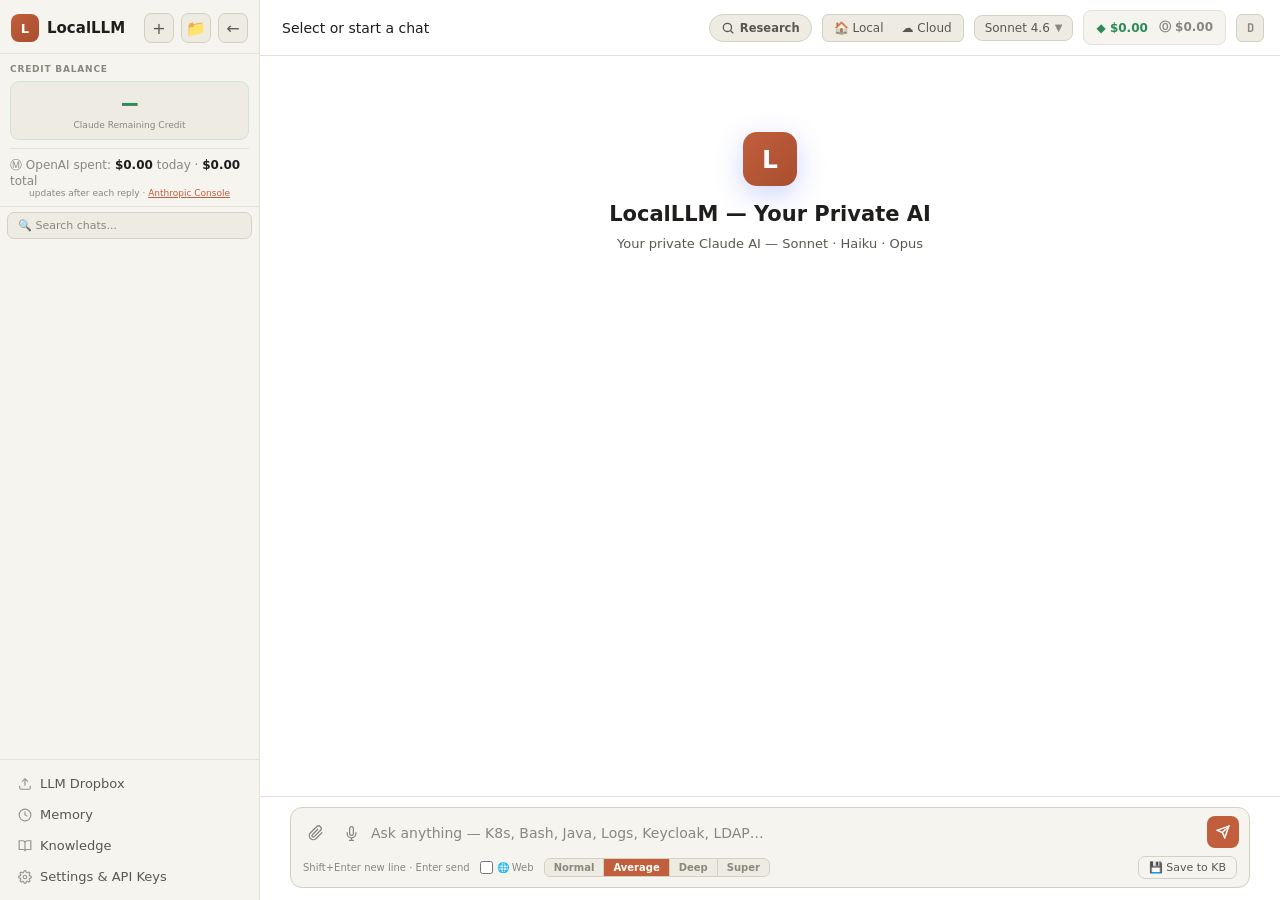
==== commit 55412157: "Add Living Repos and a free local knowledge mode (Ollama) Drop the same work repo into LLM Dropbox e" ====
--- a/templates/index.html
+++ b/templates/index.html
@@ -251,6 +251,85 @@
 }
 .dbx-del:hover{background:var(--red);color:#fff}
 #dbx-path{font-size:9px;color:var(--text3);text-align:center;margin-top:4px;font-family:var(--mono);word-break:break-all}
+#dbx-in,#dbx-dir{display:none}
+.dbx-pick{display:flex;gap:6px;justify-content:center;margin-top:8px}
+.dbx-pick button{
+  font-size:11px;padding:5px 10px;border-radius:7px;
+  background:var(--bg2);border:1px solid var(--border2);color:var(--text2);
+}
+.dbx-pick button:hover{border-color:var(--green);color:var(--text)}
+#dbx-progress{height:4px;border-radius:2px;background:var(--bg3);overflow:hidden;margin:0 0 6px;display:none}
+#dbx-progress.on{display:block}
+#dbx-bar{height:100%;width:0;background:var(--green);transition:width .2s}
+
+/* living repos (in the dropbox panel) */
+#lr-head{display:flex;align-items:center;gap:6px;font-size:11px;font-weight:600;color:var(--text2);margin:10px 2px 6px}
+#lr-head small{font-weight:400;color:var(--text3)}
+.lr-item{background:var(--bg3);border:1px solid var(--border);border-radius:8px;padding:7px 8px;margin-bottom:5px}
+.lr-top{display:flex;align-items:center;gap:6px}
+.lr-lock{font-size:12px;cursor:pointer;flex-shrink:0}
+.lr-name{flex:1;min-width:0;font-size:12px;font-weight:600;color:var(--text);cursor:pointer;
+  white-space:nowrap;overflow:hidden;text-overflow:ellipsis}
+.lr-name:hover{color:var(--accentH)}
+.lr-btn{font-size:10px;padding:3px 7px;border-radius:6px;background:var(--bg2);border:1px solid var(--border2);color:var(--text2);flex-shrink:0}
+.lr-btn:hover{border-color:var(--accent);color:var(--text)}
+.lr-btn.danger:hover{background:var(--red);border-color:var(--red);color:#fff}
+.lr-meta{font-size:10px;color:var(--text3);margin-top:3px;line-height:1.45}
+.lr-ov{font-size:10.5px;color:var(--text2);margin-top:6px;line-height:1.5;display:none}
+.lr-ov.open{display:block}
+.lr-ov b{color:var(--text)}
+.lr-ov .env{margin-top:4px;font-weight:600;color:var(--text);text-transform:uppercase;font-size:9.5px;letter-spacing:.04em}
+.lr-empty{font-size:10.5px;color:var(--text3);line-height:1.5;padding:2px 2px 6px}
+#lr-ask{display:flex;gap:5px;margin:4px 0 2px}
+#lr-ask input{flex:1;min-width:0;background:var(--bg3);border:1px solid var(--border2);border-radius:7px;padding:5px 8px;font-size:11px;color:var(--text)}
+#lr-ask-out{font-size:10.5px;color:var(--text2);line-height:1.5;margin-bottom:4px}
+
+/* sync / choice modal */
+#lr-overlay{position:fixed;inset:0;background:rgba(0,0,0,.55);backdrop-filter:blur(3px);z-index:600;display:none}
+#lr-overlay.open{display:block}
+#lr-modal{
+  position:fixed;top:50%;left:50%;transform:translate(-50%,-50%);
+  width:min(520px,94vw);max-height:86vh;overflow-y:auto;
+  background:var(--bg2);border:1px solid var(--border2);border-radius:14px;
+  box-shadow:0 24px 80px rgba(0,0,0,.45);z-index:601;display:none;padding:18px;
+}
+#lr-modal.open{display:block}
+#lr-modal h3{font-size:15px;font-weight:600;margin-bottom:6px;color:var(--text)}
+#lr-modal p{font-size:12px;color:var(--text2);line-height:1.55;margin-bottom:10px}
+.lr-counts{display:grid;grid-template-columns:repeat(2,1fr);gap:6px;margin:10px 0}
+.lr-count{background:var(--bg3);border:1px solid var(--border);border-radius:8px;padding:8px 10px;font-size:12px;color:var(--text2)}
+.lr-count b{display:block;font-size:18px;color:var(--text);font-variant-numeric:tabular-nums}
+.lr-count.new b{color:var(--green)}
+.lr-count.chg b{color:var(--accentH)}
+.lr-count.miss b{color:var(--yellow)}
+.lr-warn{background:rgba(184,134,11,.12);border:1px solid rgba(184,134,11,.4);color:var(--text);
+  border-radius:8px;padding:8px 10px;font-size:11.5px;line-height:1.5;margin-bottom:8px}
+#lr-modal details{font-size:11.5px;color:var(--text2);margin-bottom:6px}
+#lr-modal details summary{cursor:pointer;color:var(--text)}
+#lr-modal details ul{margin:4px 0 0 16px;font-family:var(--mono);font-size:10.5px;max-height:160px;overflow-y:auto}
+.lr-choice{display:flex;gap:9px;align-items:flex-start;background:var(--bg3);border:1px solid var(--border2);
+  border-radius:9px;padding:10px;margin-bottom:8px;cursor:pointer;font-size:12px;color:var(--text2);line-height:1.5}
+.lr-choice input[type=radio]{margin-top:3px}
+.lr-choice b{color:var(--text)}
+.lr-choice:has(input:checked){border-color:var(--accent)}
+#lr-name{width:100%;margin-top:6px;padding:7px 9px;border-radius:7px;background:var(--bg);border:1px solid var(--border2);font-size:12px;color:var(--text)}
+.lr-actions{display:flex;gap:8px;margin-top:12px}
+.lr-actions .go{flex:1;padding:9px;background:var(--accent);color:#fff;border-radius:8px;font-size:13px;font-weight:500}
+.lr-actions .go:hover{background:var(--accentH)}
+.lr-actions .go:disabled{opacity:.5;cursor:default}
+.lr-actions .no{padding:9px 14px;background:var(--bg3);color:var(--text2);border-radius:8px;font-size:13px;border:1px solid var(--border2)}
+#lr-modal-status{font-size:11.5px;color:var(--text2);min-height:16px;margin-top:8px}
+
+/* Local / Cloud switch (topbar) */
+#mode-toggle{display:flex;flex-shrink:0;background:var(--bg3);border:1px solid var(--border2);border-radius:9px;padding:2px}
+#mode-toggle button{font-size:12px;padding:4px 9px;border-radius:7px;color:var(--text2);white-space:nowrap}
+#mode-toggle button.on{background:var(--bg);color:var(--text);font-weight:600;box-shadow:0 1px 3px rgba(0,0,0,.12)}
+#mode-toggle button#mode-local.on{color:var(--green)}
+/* Cloud-only controls are hidden in Local mode (web search, depth tiers and
+   "Save to KB" all call the paid API). */
+body.mode-local label:has(#ws-tog),
+body.mode-local #depth-toggle,
+body.mode-local #btn-save-kb{display:none!important}
 
 /* ── MAIN ─────────────────────────────────────────────── */
 #main{flex:1;display:flex;flex-direction:column;min-width:0;height:100vh;height:100dvh;overflow:hidden}
@@ -560,6 +639,12 @@
   #spend-pill{padding:7px 9px;font-size:11px}
   #model-pill-lbl{font-size:12px}
   #btn-discover{width:34px;height:34px}
+  #mode-toggle button span{display:none}
+  #mode-toggle button{padding:5px 6px}
+  #spend-pill-openai{display:none}
+  #topbar{gap:6px}
+  #model-pill{max-width:84px}
+  #spend-pill{padding:7px 7px}
   #model-drop{right:8px;left:8px;width:auto;top:56px}
 
   /* Messages — full width, readable */
@@ -1130,10 +1215,25 @@
           ondragover="dbxOver(event)" ondragleave="dbxLeave(event)"
           ondrop="dbxDrop(event)" onclick="document.getElementById('dbx-in').click()">
           <div id="dbx-zone-icon">&#128228;</div>
-          <div id="dbx-zone-txt">Drop any file here<br/><span>or tap to browse</span></div>
+          <div id="dbx-zone-txt">Drop files or a whole folder here<br/><span>or tap to browse</span></div>
+          <div class="dbx-pick">
+            <button onclick="event.stopPropagation();document.getElementById('dbx-in').click()">&#128196; Files</button>
+            <button onclick="event.stopPropagation();dbxPickFolder(null)">&#128193; Folder</button>
+          </div>
         </div>
         <input type="file" id="dbx-in" multiple onchange="dbxFiles(event)"/>
+        <input type="file" id="dbx-dir" webkitdirectory directory multiple onchange="dbxDirPicked(event)"/>
         <div id="dbx-status"></div>
+        <div id="dbx-progress"><div id="dbx-bar"></div></div>
+
+        <!-- Living repos: flagged folders that keep growing (locked, searchable by Local AI) -->
+        <div id="lr-head">&#129504; Living repos <small>locked &middot; keep growing</small></div>
+        <div id="lr-list"></div>
+        <div id="lr-ask">
+          <input id="lr-ask-in" placeholder="Check what it would pick…" onkeydown="if(event.key==='Enter')lrAsk()"/>
+          <button class="lr-btn" onclick="lrAsk()">Check</button>
+        </div>
+        <div id="lr-ask-out"></div>
         <div id="dbx-list"></div>
         <div id="dbx-path"></div>
       </div>
@@ -1306,6 +1406,10 @@
         </svg>
         <span>Research</span>
       </button>
+      <div id="mode-toggle" title="Local = free & private: answers from your living repos on this Mac. Cloud = Claude / OpenAI API (paid).">
+        <button id="mode-local" onclick="setMode('local')">&#127968; <span>Local</span></button>
+        <button id="mode-cloud" onclick="setMode('cloud')">&#9729;&#65039; <span>Cloud</span></button>
+      </div>
       <div id="model-pill" onclick="modelToggle()">
         <span id="model-pill-lbl">Sonnet 4.6</span>
         <span style="color:var(--text3);font-size:10px;flex-shrink:0">&#9660;</span>
@@ -1325,7 +1429,7 @@
       <div id="welcome">
         <div id="welcome-logo">L</div>
         <h1>LocalLLM &mdash; Your Private AI</h1>
-        <p>Your private Claude AI — Sonnet · Haiku · Opus</p>
+        <p id="welcome-sub">Your private Claude AI — Sonnet · Haiku · Opus</p>
       </div>
       <div id="msgs" style="display:none"></div>
     </div>
@@ -1402,8 +1506,26 @@
   </div>
   <div class="mbody">
 
+    <!-- ── Local AI (Ollama on this Mac) — free, private, powers Local mode ── -->
+    <div class="fg" style="border:1px solid var(--border);border-radius:10px;padding:10px;background:var(--bg2)">
+      <label class="flabel">Local AI <span class="fbadge" style="background:#1b7a43;color:#fff">FREE &middot; PRIVATE</span> <span style="font-size:10px;color:var(--muted)">powers Local mode &amp; your living repos</span></label>
+      <div class="fhint" id="lai-status" style="line-height:1.5">Checking Ollama…</div>
+      <label class="flabel" style="font-size:11px;margin-top:8px">Answer model</label>
+      <select class="fselect" id="lai-model"></select>
+      <label class="flabel" style="font-size:11px;margin-top:8px">Search model (embeddings)</label>
+      <input type="text" class="finput" id="lai-embed" placeholder="nomic-embed-text"/>
+      <label class="flabel" style="font-size:11px;margin-top:8px">How much repo text one answer may read</label>
+      <select class="fselect" id="lai-ctx">
+        <option value="8192">8K tokens — fastest, least memory</option>
+        <option value="16384">16K tokens — recommended</option>
+        <option value="32768">32K tokens — reads more, needs more RAM</option>
+      </select>
+      <div class="fhint" id="lai-help" style="line-height:1.5"></div>
+      <button class="btn-save" style="margin-top:8px" onclick="localSettingsSave()">Save Local AI</button>
+    </div>
+
     <div class="fg">
-      <label class="flabel">Claude API Key <span class="fbadge paid">PAID</span></label>
+      <label class="flabel">Claude API Key <span class="fbadge paid">PAID</span> <span style="font-size:10px;color:var(--muted)">optional — only for Cloud mode</span></label>
       <input type="password" class="finput" id="s-claude" placeholder="sk-ant-api03-…"/>
       <div class="fhint" id="h-claude">console.anthropic.com &#8594; API Keys</div>
     </div>
@@ -1504,6 +1626,10 @@
   </div>
 </div>
 
+
+<!-- ══ LIVING REPO MODAL (folder choice + sync preview) ════════════ -->
+<div id="lr-overlay"></div>
+<div id="lr-modal"></div>
 
 <!-- ══ SNAPSHOT MODAL ═══════════════════════════════════════════ -->
 <div id="snap-overlay" onclick="snapClose()"></div>
@@ -1607,7 +1733,7 @@
 // working session without pinging all night.
 function startCacheKeepWarm() {
   setInterval(function() {
-    if (!S.chatId || S.streaming) return;
+    if (!S.chatId || S.streaming || isLocalModel(S.model)) return;   // local mode: no Claude calls
     var idleMs = Date.now() - (S.lastActivity || 0);
     if (idleMs > 45 * 60 * 1000) return;   // stopped working — let cache lapse
     fetch("/api/cache/keepwarm", { method: "POST" }).catch(function(){});
@@ -1644,7 +1770,113 @@
   if (sel) {
     document.getElementById("model-pill-lbl").textContent = sel.name;
     document.getElementById("model-foot").textContent = sel.free ? sel.name + " (FREE)" : sel.name;
-  }
+  } else if (isLocalModel(S.model)) {
+    var nm = S.model.slice(7) + " · local (Ollama off?)";
+    document.getElementById("model-pill-lbl").textContent = nm;
+    document.getElementById("model-foot").textContent = nm;
+  }
+  paintMode();
+}
+
+// ── LOCAL / CLOUD SWITCH ──────────────────────────────────────────────────
+// Local = an Ollama model on this Mac ("ollama:<name>"): free, private, answers
+// from your living repos. Cloud = Claude / OpenAI (paid). The switch just picks
+// a model of that kind; the choice is saved as the default for new chats.
+function isLocalModel(id) { return (id || "").indexOf("ollama:") === 0; }
+function lsGet(k) { try { return localStorage.getItem(k) || ""; } catch (e) { return ""; } }
+function lsSet(k, v) { try { localStorage.setItem(k, v); } catch (e) {} }
+function paintMode() {
+  var local = isLocalModel(S.model);
+  document.body.classList.toggle("mode-local", local);
+  var bl = document.getElementById("mode-local"), bc = document.getElementById("mode-cloud");
+  if (bl) bl.classList.toggle("on", local);
+  if (bc) bc.classList.toggle("on", !local);
+  var inp = document.getElementById("msg-in");
+  if (inp) inp.placeholder = local
+    ? "Ask your repo — e.g. what's the latest on grafana in dev? · how did I fix it?"
+    : "Ask anything — K8s, Bash, Java, Logs, Keycloak, LDAP…";
+  var sub = document.getElementById("welcome-sub");
+  if (sub) sub.innerHTML = local
+    ? "&#127968; Local knowledge mode — answers from your living repos, on this Mac, free.<br/>Try: <i>what's the latest on grafana in dev?</i>"
+    : "Your private Claude AI — Sonnet · Haiku · Opus";
+}
+async function setMode(mode) {
+  var want = mode === "local";
+  if (want === isLocalModel(S.model)) return;
+  var target;
+  if (want) {
+    var loc = S.models.filter(function(m) { return m.provider === "ollama"; });
+    if (!loc.length) { await loadModels(); loc = S.models.filter(function(m) { return m.provider === "ollama"; }); }
+    if (!loc.length) {
+      toast("Local AI isn't ready yet — see Settings → Local AI");
+      settingsOpen();
+      return;
+    }
+    lsSet("lastCloudModel", S.model);
+    target = loc.find(function(m) { return m.id === lsGet("lastLocalModel"); }) ||
+             loc.find(function(m) { return m.recommended; }) || loc[0];
+    target = target.id;
+  } else {
+    lsSet("lastLocalModel", S.model);
+    target = lsGet("lastCloudModel");
+    if (!target || isLocalModel(target) || !S.models.some(function(m) { return m.id === target; })) {
+      var c = S.models.find(function(m) { return m.provider === "claude"; }) || S.models[0];
+      target = c.id;
+    }
+  }
+  await modelSelect(target);
+  api("/api/settings", "POST", {default_model: target});   // new chats start in this mode
+}
+
+// ── LOCAL AI SETTINGS (Ollama) ────────────────────────────────────────────
+async function localStatusLoad() {
+  var st = document.getElementById("lai-status"), help = document.getElementById("lai-help");
+  var d;
+  try { d = await api("/api/local/status"); } catch (e) { st.textContent = "Could not check Ollama."; return; }
+  var sel = document.getElementById("lai-model");
+  sel.innerHTML = d.chat_models.length
+    ? d.chat_models.map(function(m) { return '<option value="' + esc(m) + '"' + (m === d.selected ? ' selected' : '') + '>' + esc(m) + '</option>'; }).join("")
+    : '<option value="">— no local model installed —</option>';
+  document.getElementById("lai-embed").value = d.embed_model || "";
+  var ctx = document.getElementById("lai-ctx");
+  ctx.value = String(d.num_ctx);
+  if (ctx.value !== String(d.num_ctx)) ctx.value = "16384";
+  var tips = [];
+  if (!d.running) {
+    st.innerHTML = "&#9888;&#65039; <b>Ollama is not running</b> on the Mac.";
+    tips.push("Install once: <code>brew install ollama</code> (or ollama.com), then start the Ollama app.");
+    tips.push("Then: <code>ollama pull " + esc(d.suggest.chat) + "</code> and <code>ollama pull " + esc(d.suggest.embed) + "</code>");
+  } else if (!d.chat_models.length) {
+    st.innerHTML = "&#9888;&#65039; Ollama is running but has <b>no answer model</b> yet.";
+    tips.push("Run: <code>ollama pull " + esc(d.suggest.chat) + "</code> (≈6&nbsp;GB, fine on 24&nbsp;GB RAM). With 48&nbsp;GB: <code>ollama pull " + esc(d.suggest.chat_big) + "</code>");
+  } else {
+    st.innerHTML = "&#10003; Ollama running &middot; answering with <b>" + esc(d.selected) + "</b>";
+  }
+  if (d.running && !d.embed_ready) {
+    tips.push("Search uses keywords only until you run: <code>ollama pull " + esc(d.embed_model) + "</code>");
+  } else if (d.chunks_pending) {
+    tips.push("Indexing for meaning-search: " + d.chunks_pending + " of " + d.chunks_total + " sections left" +
+              (d.embedding_running ? " (working…)" : "") + ".");
+  } else if (d.chunks_total) {
+    tips.push("Search index ready: " + d.chunks_total + " sections.");
+  }
+  if (d.embedding_error && d.running) tips.push("Index note: " + esc(d.embedding_error));
+  help.innerHTML = tips.join("<br/>");
+}
+async function localSettingsSave() {
+  var body = {
+    local_model: document.getElementById("lai-model").value,
+    embed_model: document.getElementById("lai-embed").value.trim(),
+    num_ctx: parseInt(document.getElementById("lai-ctx").value, 10),
+  };
+  var r = await api("/api/local/settings", "POST", body);
+  if (r.error) { toast("Error: " + r.error); return; }
+  await loadModels();
+  if (isLocalModel(S.model) && body.local_model && S.model !== "ollama:" + body.local_model) {
+    await modelSelect("ollama:" + body.local_model);
+  }
+  toast("✓ Local AI saved");
+  localStatusLoad();
 }
 
 function renderModelSelect() {
@@ -2447,7 +2679,8 @@
   var s = await r.json();
   if (s.claude_preview) document.getElementById("h-claude").textContent = "Saved: " + s.claude_preview;
   if (s.default_model)  { S.model = s.default_model; renderModelDrop(); }
-  if (!s.has_claude_key) setTimeout(settingsOpen, 700);
+  var hasLocal = S.models.some(function(m) { return m.provider === "ollama"; });
+  if (!s.has_claude_key && !hasLocal) setTimeout(settingsOpen, 700);
 }
 
 async function qualityTogglesSave() {
@@ -2491,6 +2724,7 @@
   document.getElementById("s-kb-enabled").checked = (s.kb_enabled !== "false");
   document.getElementById("s-reviewer-enabled").checked = (s.reviewer_enabled === "true");
   applyThemeButtons(s.theme || "light");
+  localStatusLoad();
   await refreshStats();
 }
 function settingsClose() {
@@ -2531,25 +2765,352 @@
 }
 
 // ── DROPBOX ───────────────────────────────────────────────────────────────
+// Two kinds of drop:
+//   • FILES          → saved as-is to local-llm-dropbox/ (phone ↔ Mac, as before)
+//   • a whole FOLDER → you choose:
+//        🧠 LIVING REPO  one repo that keeps growing — synced like rsync, locked,
+//                        nothing ever deleted, searchable by Local AI
+//        📁 NORMAL       a plain copy with its sub-folders intact (Google-Drive style)
+// Dropping a folder whose name matches an existing living repo goes straight to
+// the sync preview — that is the weekly "drop the same repo again" flow.
+// (Ignore lists match repo_kb.py so .git / node_modules never travel.)
+var LR_IGNORE_DIRS  = {".git":1,".svn":1,".hg":1,"node_modules":1,"__pycache__":1,".venv":1,"venv":1,
+                       ".idea":1,".vscode":1,".terraform":1,".pytest_cache":1,".mypy_cache":1,".cache":1};
+var LR_IGNORE_FILES = {".ds_store":1,"thumbs.db":1,"desktop.ini":1};
+var LR_BATCH_FILES  = 25;                    // files per upload request
+var LR_BATCH_BYTES  = 25 * 1024 * 1024;      // …and bytes (Cloudflare caps a request at 100MB)
+S.lrRepos = {};
+
 function dbxToggle() {
   S.dbxOpen = !S.dbxOpen;
   document.getElementById("dbx-panel").classList.toggle("open", S.dbxOpen);
   document.getElementById("dbx-toggle").style.color = S.dbxOpen ? "var(--green)" : "";
-  if (S.dbxOpen) dbxLoad();
-}
+  if (S.dbxOpen) { dbxLoad(); lrLoad(); }
+}
+function dbxStatus(msg, cls) {
+  var st = document.getElementById("dbx-status");
+  st.textContent = msg || ""; st.className = cls || "";
+}
+function dbxProgress(frac) {
+  var p = document.getElementById("dbx-progress");
+  if (frac === null || frac === undefined) { p.classList.remove("on"); return; }
+  p.classList.add("on");
+  document.getElementById("dbx-bar").style.width = Math.max(2, Math.round(frac * 100)) + "%";
+}
+function fmtBytes(n) {
+  if (n < 1024) return n + " B";
+  if (n < 1048576) return (n / 1024).toFixed(0) + " KB";
+  return (n / 1048576).toFixed(1) + " MB";
+}
+function fmtWhen(iso) {
+  if (!iso) return "never";
+  var d = new Date(iso + "Z");
+  return d.toLocaleDateString(undefined, {day: "numeric", month: "short"}) + " " +
+         d.toLocaleTimeString(undefined, {hour: "2-digit", minute: "2-digit"});
+}
+function sleep(ms) { return new Promise(function(r) { setTimeout(r, ms); }); }
+function lrSlug(n) {
+  return (n || "").trim().replace(/[^A-Za-z0-9._-]+/g, "-").replace(/^[-._]+|[-._]+$/g, "").toLowerCase().slice(0, 80);
+}
+
 function dbxOver(e) { e.preventDefault(); document.getElementById("dbx-zone").classList.add("over"); }
 function dbxLeave(e) { document.getElementById("dbx-zone").classList.remove("over"); }
-function dbxDrop(e) {
+async function dbxDrop(e) {
   e.preventDefault();
   document.getElementById("dbx-zone").classList.remove("over");
-  var files = Array.from(e.dataTransfer.files);
-  if (files.length) dbxUpload(files);
-}
-function dbxFiles(e) {
+  // Read the dropped entries NOW — the browser empties dataTransfer after this event.
+  var items = e.dataTransfer.items, entries = [];
+  if (items && items.length && items[0].webkitGetAsEntry) {
+    for (var i = 0; i < items.length; i++) {
+      var en = items[i].webkitGetAsEntry();
+      if (en) entries.push(en);
+    }
+  }
+  var dirs = entries.filter(function(en) { return en.isDirectory; });
+  if (!dirs.length) {                                   // plain files → old behaviour
+    var files = Array.from(e.dataTransfer.files);
+    if (files.length) dbxUpload(files);
+    return;
+  }
+  if (entries.length > 1) { dbxStatus("Drop one folder at a time (or use 📁 Folder).", "err"); return; }
+  dbxStatus("Reading folder “" + dirs[0].name + "”…");
+  try {
+    var list = await lrWalk(dirs[0], "");
+    folderReady(dirs[0].name, list, null);
+  } catch (err) {
+    dbxStatus("Could not read the folder: " + err.message, "err");
+  }
+}
+// A folder entry lists its children in batches of ≤100 — keep asking until empty.
+function lrReadAll(reader) {
+  return new Promise(function(resolve, reject) {
+    var all = [];
+    (function next() {
+      reader.readEntries(function(batch) {
+        if (!batch.length) return resolve(all);
+        all = all.concat(Array.from(batch));
+        next();
+      }, reject);
+    })();
+  });
+}
+async function lrWalk(dirEntry, prefix) {
+  var out = [];
+  var kids = await lrReadAll(dirEntry.createReader());
+  for (var i = 0; i < kids.length; i++) {
+    var k = kids[i], rel = prefix ? prefix + "/" + k.name : k.name;
+    if (k.isDirectory) {
+      if (!LR_IGNORE_DIRS[k.name]) out = out.concat(await lrWalk(k, rel));
+    } else if (!LR_IGNORE_FILES[k.name.toLowerCase()]) {
+      var f = await new Promise(function(res, rej) { k.file(res, rej); });
+      out.push({file: f, rel: rel});
+    }
+  }
+  return out;
+}
+// 📁 Folder button (target = null) or ⟳ Sync on a repo (target = that repo's name)
+function dbxPickFolder(target) {
+  S.syncTarget = target;
+  document.getElementById("dbx-dir").click();
+}
+function dbxDirPicked(e) {
   var files = Array.from(e.target.files);
-  if (files.length) dbxUpload(files);
   e.target.value = "";
-}
+  var target = S.syncTarget; S.syncTarget = null;
+  if (!files.length) return;
+  var root = (files[0].webkitRelativePath || "").split("/")[0] || "folder";
+  var list = [];
+  files.forEach(function(f) {
+    var parts = (f.webkitRelativePath || f.name).split("/");
+    parts.shift();                                       // paths are relative to the repo root
+    if (!parts.length) return;
+    if (parts.slice(0, -1).some(function(p) { return LR_IGNORE_DIRS[p]; })) return;
+    if (LR_IGNORE_FILES[parts[parts.length - 1].toLowerCase()]) return;
+    list.push({file: f, rel: parts.join("/")});
+  });
+  folderReady(root, list, target);
+}
+async function folderReady(rootName, list, target) {
+  if (!list.length) { dbxStatus("That folder has no files (or only ignored ones like .git).", "err"); return; }
+  dbxStatus("");
+  if (target) return lrStartSync(target, list);
+  var r = await api("/api/repos");
+  var match = (r.repos || []).find(function(x) { return x.slug === lrSlug(rootName); });
+  if (match) return lrStartSync(match.name, list);     // same name → it's the weekly re-drop
+  var total = list.reduce(function(a, x) { return a + x.file.size; }, 0);
+  lrShowChoice(rootName, list, total);
+}
+
+// ── modal helpers ──
+function lrModal(html) {
+  document.getElementById("lr-modal").innerHTML = html;
+  document.getElementById("lr-modal").classList.add("open");
+  document.getElementById("lr-overlay").classList.add("open");
+}
+function lrModalClose() {
+  document.getElementById("lr-modal").classList.remove("open");
+  document.getElementById("lr-overlay").classList.remove("open");
+}
+function lrModalStatus(t) { var s = document.getElementById("lr-modal-status"); if (s) s.textContent = t; }
+
+function lrShowChoice(rootName, list, total) {
+  S.lrPending = {root: rootName, list: list};
+  lrModal(
+    '<h3>&#128193; “' + esc(rootName) + '” &mdash; ' + list.length + ' files, ' + fmtBytes(total) + '</h3>' +
+    '<p>How should the Dropbox keep this folder?</p>' +
+    '<label class="lr-choice"><input type="radio" name="lr-kind" value="repo" checked/><span>' +
+      '<b>&#129504; Living repo</b> &mdash; one repo that keeps growing. Drop the same folder again any time: ' +
+      'only new and changed files are added, nothing is ever deleted, and it is locked against accidental ' +
+      'removal. Your Local AI answers from it.' +
+      '<input id="lr-name" value="' + esc(rootName) + '" placeholder="Repo name — its sync identity"/></span></label>' +
+    '<label class="lr-choice"><input type="radio" name="lr-kind" value="plain"/><span>' +
+      '<b>&#128193; Normal folder</b> &mdash; just keep a copy with its sub-folders (like Google Drive). ' +
+      'Not searched by the AI.</span></label>' +
+    '<div class="lr-actions"><button class="go" onclick="lrChoiceGo()">Continue</button>' +
+    '<button class="no" onclick="lrModalClose()">Cancel</button></div><div id="lr-modal-status"></div>');
+}
+function lrChoiceGo() {
+  var p = S.lrPending; if (!p) return;
+  var kind = document.querySelector('input[name="lr-kind"]:checked').value;
+  if (kind === "plain") { lrModalClose(); return dbxUploadFolderPlain(p.root, p.list); }
+  var name = document.getElementById("lr-name").value.trim();
+  if (!lrSlug(name)) { lrModalStatus("Give the repo a name (letters, digits, - _ .)."); return; }
+  lrStartSync(name, p.list);
+}
+
+// ── SYNC step 1: fingerprint locally, ask the Mac what is new/changed/missing ──
+async function lrHash(file) {
+  // SHA-256 needs a secure page (https or localhost). On plain http over the LAN
+  // it's unavailable — the Mac then compares size + date and re-checks uploads.
+  if (!(window.crypto && crypto.subtle) || file.size > 64 * 1024 * 1024) return "";
+  var h = await crypto.subtle.digest("SHA-256", await file.arrayBuffer());
+  return Array.from(new Uint8Array(h)).map(function(b) { return b.toString(16).padStart(2, "0"); }).join("");
+}
+async function lrStartSync(name, list) {
+  S.lrPending = {name: name, list: list};
+  lrModal('<h3>&#129504; ' + esc(name) + '</h3><p>Comparing ' + list.length +
+          ' files with what the Mac already has…</p><div id="lr-modal-status"></div>');
+  var manifest = [];
+  for (var i = 0; i < list.length; i++) {
+    var x = list[i], sha = "";
+    try { sha = await lrHash(x.file); } catch (e) { sha = ""; }
+    manifest.push({path: x.rel, size: x.file.size, mtime: x.file.lastModified, sha256: sha});
+    if (i % 25 === 0) lrModalStatus("Fingerprinting " + (i + 1) + " / " + list.length + "…");
+  }
+  lrModalStatus("Asking the Mac…");
+  var plan = await api("/api/repos/plan", "POST", {name: name, files: manifest});
+  if (plan.error) {
+    lrModal('<h3>Could not prepare the sync</h3><p>' + esc(plan.error) + '</p>' +
+            '<div class="lr-actions"><button class="no" onclick="lrModalClose()">Close</button></div>');
+    return;
+  }
+  S.lrPlan = plan;
+  lrShowPlan(plan);
+}
+
+// ── SYNC step 2: show the preview; nothing changes until "Apply" ──
+function lrShowPlan(plan) {
+  var c = plan.counts, repo = plan.repo;
+  var bytes = 0, want = {};
+  plan.upload.forEach(function(r) { want[r] = 1; });
+  S.lrPending.list.forEach(function(x) { if (want[x.rel]) bytes += x.file.size; });
+  var nothing = !plan.upload.length && !c.missing && !c.restored;
+  function box(cls, label, n, hint) {
+    return '<div class="lr-count ' + cls + '"><b>' + n + '</b>' + label + (hint ? '<br/><small>' + hint + '</small>' : '') + '</div>';
+  }
+  function list(title, arr, total) {
+    if (!arr || !arr.length) return "";
+    return '<details><summary>' + title + ' (' + total + ')</summary><ul>' +
+      arr.map(function(p) { return '<li>' + esc(p) + '</li>'; }).join("") +
+      (total > arr.length ? '<li>… and ' + (total - arr.length) + ' more</li>' : '') + '</ul></details>';
+  }
+  var h = '<h3>' + (repo.exists ? '&#129504; Sync “' + esc(repo.name) + '”' : '&#129504; Create living repo “' + esc(repo.name) + '”') + '</h3>';
+  h += '<p>' + (repo.exists
+        ? 'Compared with the ' + repo.files_before + ' files the Mac already has. Nothing is changed until you press Apply.'
+        : 'First drop — everything is new. Next time, drop the same folder again and only the changes travel.') + '</p>';
+  (plan.warnings || []).forEach(function(w) { h += '<div class="lr-warn">&#9888;&#65039; ' + esc(w) + '</div>'; });
+  h += '<div class="lr-counts">' +
+       box("new", "&#10010; New", c["new"]) +
+       box("chg", "&#9998; Changed", c.changed, c.changed ? "old version kept in history" : "") +
+       box("", "= Unchanged", c.unchanged) +
+       box("miss", "&#9888; Missing from this drop", c.missing, c.missing ? "kept &amp; flagged, never deleted" : "") +
+       (c.check ? box("", "? To compare", c.check, "no fingerprint over plain http — the Mac checks after upload") : "") +
+       (c.restored ? box("new", "&#8634; Back again", c.restored) : "") +
+       '</div>';
+  h += list("New files", plan.samples["new"], c["new"]) + list("Changed files", plan.samples.changed, c.changed) +
+       list("Missing from this drop (kept)", plan.samples.missing, c.missing) +
+       list("To compare", plan.samples.check, c.check);
+  if (plan.skipped && plan.skipped.length) {
+    h += '<details><summary>Skipped (' + plan.skipped.length + ')</summary><ul>' +
+         plan.skipped.map(function(s) { return '<li>' + esc(s.path) + ' — ' + esc(s.why) + '</li>'; }).join("") + '</ul></details>';
+  }
+  if (nothing) {
+    h += '<p style="margin-top:10px"><b>Already up to date &#10003;</b> — nothing to upload.</p>' +
+         '<div class="lr-actions"><button class="no" onclick="lrCancel()">Close</button></div>';
+  } else {
+    h += '<p style="margin-top:10px">' + (plan.upload.length
+          ? 'Only <b>' + plan.upload.length + '</b> file(s) (' + fmtBytes(bytes) + ') will be uploaded.'
+          : 'No upload needed — only flags change.') + '</p>' +
+         '<div class="lr-actions"><button class="go" id="lr-apply" onclick="lrApply()">Apply sync</button>' +
+         '<button class="no" onclick="lrCancel()">Cancel</button></div>';
+  }
+  h += '<div id="lr-modal-status"></div>';
+  lrModal(h);
+}
+async function lrCancel() {
+  if (S.lrPlan) api("/api/repos/cancel", "POST", {plan_id: S.lrPlan.plan_id});
+  S.lrPlan = null;
+  lrModalClose();
+}
+
+// ── SYNC step 3: upload only what the plan asked for, then commit ──
+async function lrApply() {
+  var plan = S.lrPlan, pend = S.lrPending;
+  var btn = document.getElementById("lr-apply");
+  if (btn) btn.disabled = true;
+  var byRel = {};
+  pend.list.forEach(function(x) { byRel[x.rel] = x.file; });
+  var q = plan.upload.map(function(r) { return {rel: r, file: byRel[r]}; }).filter(function(x) { return x.file; });
+  var total = q.reduce(function(a, x) { return a + x.file.size; }, 0) || 1, sent = 0, i = 0;
+  try {
+    while (i < q.length) {
+      var fd = new FormData(), n = 0, bytes = 0;
+      fd.append("plan_id", plan.plan_id);
+      while (i < q.length && n < LR_BATCH_FILES && (n === 0 || bytes + q[i].file.size <= LR_BATCH_BYTES)) {
+        fd.append("files", q[i].file, q[i].file.name);
+        fd.append("paths", q[i].rel);
+        bytes += q[i].file.size; n++; i++;
+      }
+      lrModalStatus("Uploading " + i + " / " + q.length + " files…");
+      var r = await fetch("/api/repos/upload", {method: "POST", body: fd});
+      var d = {};
+      try { d = await r.json(); } catch (e) { d = {error: "HTTP " + r.status}; }
+      if (!r.ok || d.error) throw new Error(d.error || ("HTTP " + r.status));
+      sent += bytes; dbxProgress(sent / total);
+    }
+    lrModalStatus("Applying the sync on the Mac…");
+    var c = await api("/api/repos/commit", "POST", {plan_id: plan.plan_id});
+    if (c.error) throw new Error(c.error);
+    var st;
+    for (;;) {
+      await sleep(600);
+      st = await api("/api/repos/sync/" + plan.plan_id);
+      if (st.status !== "committing") break;
+      lrModalStatus("Applying… " + st.done + " / " + st.total);
+      dbxProgress(st.total ? st.done / st.total : 1);
+    }
+    if (st.status !== "committed") throw new Error((st.result && st.result.error) || st.status);
+    var res = st.result || {}, parts = [];
+    if (res.added) parts.push(res.added + " new");
+    if (res.changed) parts.push(res.changed + " changed");
+    if (res.removed) parts.push(res.removed + " flagged missing (kept)");
+    if (res.restored) parts.push(res.restored + " back again");
+    lrModalClose();
+    dbxStatus("✓ " + plan.repo.name + " synced — " + (parts.join(", ") || "no content changes") +
+              ". Indexing for search in the background.", "ok");
+    if (res.errors && res.errors.length) toast("⚠ " + res.errors.length + " file(s) had problems — see server.log");
+    S.lrPlan = null;
+    lrLoad();
+  } catch (err) {
+    lrModalStatus("Stopped: " + err.message + " — the repo was not changed. You can try again.");
+    if (btn) btn.disabled = false;
+  } finally {
+    dbxProgress(null);
+  }
+}
+
+// ── NORMAL folder: plain copy with its sub-folders ──
+async function dbxUploadFolderPlain(root, list) {
+  var t = new Date(), pad = function(n) { return String(n).padStart(2, "0"); };
+  var target = t.getFullYear() + pad(t.getMonth() + 1) + pad(t.getDate()) + "_" +
+               pad(t.getHours()) + pad(t.getMinutes()) + pad(t.getSeconds()) + "_" + root;
+  var total = list.reduce(function(a, x) { return a + x.file.size; }, 0) || 1, sent = 0, i = 0, saved = 0, folder = "";
+  try {
+    while (i < list.length) {
+      var fd = new FormData(), n = 0, bytes = 0;
+      fd.append("target", target);
+      while (i < list.length && n < LR_BATCH_FILES && (n === 0 || bytes + list[i].file.size <= LR_BATCH_BYTES)) {
+        fd.append("files", list[i].file, list[i].file.name);
+        fd.append("paths", list[i].rel);
+        bytes += list[i].file.size; n++; i++;
+      }
+      dbxStatus("Uploading " + i + " / " + list.length + " files…");
+      var r = await fetch("/api/dropbox/upload-folder", {method: "POST", body: fd});
+      var d = await r.json();
+      if (!r.ok || d.error) throw new Error(d.error || ("HTTP " + r.status));
+      saved += d.saved; folder = d.folder;
+      sent += bytes; dbxProgress(sent / total);
+    }
+    dbxStatus("Saved " + saved + " file(s) to Mac ✓", "ok");
+    if (folder) document.getElementById("dbx-path").textContent = folder;
+  } catch (err) {
+    dbxStatus("Upload failed: " + err.message, "err");
+  } finally {
+    dbxProgress(null);
+  }
+}
+
+// ── plain files (unchanged behaviour) ──
 async function dbxUpload(files) {
   var st = document.getElementById("dbx-status");
   st.textContent = "Uploading " + files.length + " file(s)…"; st.className = "";
@@ -2566,6 +3127,11 @@
     if (d.errors && d.errors.length) { st.textContent = "Error: " + d.errors[0].error; st.className = "err"; }
   } catch(e) { st.textContent = "Upload failed"; st.className = "err"; }
 }
+function dbxFiles(e) {
+  var files = Array.from(e.target.files);
+  if (files.length) dbxUpload(files);
+  e.target.value = "";
+}
 async function dbxLoad() {
   // Upload-only mode: no file list shown in UI
   // Files are saved to local-llm-dropbox/ — manage via Finder
@@ -2576,6 +3142,89 @@
   if (!confirm("Delete " + name + "?")) return;
   await fetch("/api/dropbox/files/" + encodeURIComponent(name), {method: "DELETE"});
   dbxLoad();
+}
+
+// ── living repo list: lock, sync, overview, delete ──
+async function lrLoad() {
+  var el = document.getElementById("lr-list");
+  if (!el) return;
+  var r;
+  try { r = await api("/api/repos"); } catch (e) { return; }
+  var repos = r.repos || [];
+  S.lrRepos = {};
+  repos.forEach(function(x) { S.lrRepos[x.slug] = x; });
+  if (!repos.length) {
+    el.innerHTML = '<div class="lr-empty">None yet. Drop your work repo folder above and choose ' +
+                   '<b>Living repo</b>. Next week drop it again — only the changes are added.</div>';
+    return;
+  }
+  el.innerHTML = repos.map(function(x) {
+    var s = x.slug;
+    return '<div class="lr-item"><div class="lr-top">' +
+      '<span class="lr-lock" title="' + (x.locked ? 'Locked — click to unlock' : 'Unlocked — click to lock') +
+        '" onclick="lrLockToggle(\'' + s + '\')">' + (x.locked ? '&#128274;' : '&#128275;') + '</span>' +
+      '<span class="lr-name" onclick="lrOverview(\'' + s + '\')" title="Show what the app understood">' + esc(x.name) + '</span>' +
+      '<button class="lr-btn" onclick="lrSync(\'' + s + '\')" title="Pick the updated folder — only changes are applied">&#10227; Sync</button>' +
+      (x.locked ? '' : '<button class="lr-btn danger" onclick="lrDelete(\'' + s + '\')" title="Delete (moves to repo-trash)">&#128465;</button>') +
+      '</div><div class="lr-meta">' + x.files + ' files &middot; ' + x.envs + ' env &middot; ' + x.products + ' products' +
+      (x.removed ? ' &middot; ' + x.removed + ' flagged missing' : '') +
+      '<br/>synced ' + esc(fmtWhen(x.last_sync_at)) + ' (#' + x.sync_count + ')' +
+      (x.embedding_pending ? ' &middot; indexing ' + x.embedding_pending + ' sections' : '') + '</div>' +
+      '<div class="lr-ov" id="lr-ov-' + s + '"></div></div>';
+  }).join("");
+  if (r.dir) document.getElementById("dbx-path").textContent = r.dir;
+}
+function lrSync(slug) { var x = S.lrRepos[slug]; if (x) dbxPickFolder(x.name); }
+async function lrLockToggle(slug) {
+  var x = S.lrRepos[slug]; if (!x) return;
+  var r;
+  if (x.locked) {
+    var typed = prompt("Unlocking allows deleting “" + x.name + "”.\nType the repo name to unlock:");
+    if (typed === null) return;
+    r = await api("/api/repos/" + slug + "/lock", "POST", {locked: false, confirm: typed});
+  } else {
+    r = await api("/api/repos/" + slug + "/lock", "POST", {locked: true});
+  }
+  if (r.error) toast(r.error); else toast(x.locked ? "🔓 Unlocked" : "🔒 Locked");
+  lrLoad();
+}
+async function lrDelete(slug) {
+  var x = S.lrRepos[slug]; if (!x) return;
+  var typed = prompt("Delete living repo “" + x.name + "”?\nIts files are moved to repo-trash on the Mac (not erased).\n\nType the repo name to confirm:");
+  if (typed === null) return;
+  var r = await api("/api/repos/" + slug + "/delete", "POST", {confirm: typed});
+  if (r.error) { toast(r.error); return; }
+  toast("Moved to trash: " + r.moved_to);
+  lrLoad();
+}
+async function lrOverview(slug) {
+  var el = document.getElementById("lr-ov-" + slug);
+  if (!el) return;
+  if (el.classList.contains("open")) { el.classList.remove("open"); return; }
+  el.innerHTML = "Loading…"; el.classList.add("open");
+  var d = await api("/api/repos/" + slug + "/overview");
+  if (d.error) { el.textContent = d.error; return; }
+  el.innerHTML = d.envs.map(function(e) {
+    return '<div class="env">' + esc(e.env) + '</div>' + e.products.map(function(p) {
+      return '&bull; <b>' + esc(p.product) + '</b> &mdash; ' + p.items + ' item' + (p.items > 1 ? 's' : '') +
+        (p.versions.length ? ' &middot; v' + esc(p.versions.join(", ")) : '') +
+        '<br/>&nbsp;&nbsp;latest: ' + esc(p.latest.item) + ' (' + esc(p.latest.date) + ')';
+    }).join("<br/>");
+  }).join("") || "No files.";
+}
+// Accuracy check: what WOULD local mode pick for this question? (no AI call)
+async function lrAsk() {
+  var q = document.getElementById("lr-ask-in").value.trim();
+  var out = document.getElementById("lr-ask-out");
+  if (!q) return;
+  out.textContent = "Checking…";
+  var d = await api("/api/repos/ask?q=" + encodeURIComponent(q));
+  if (d.error) { out.textContent = d.error; return; }
+  out.innerHTML = (d.found
+      ? '&#9733; <b>' + esc(d.selected.item) + '</b><br/>'
+      : '<b>Nothing selected</b> — would say it can\'t find it.<br/>') +
+    '<span style="color:var(--text3)">understood: ' + esc(d.understood) + '</span>' +
+    (d.sources.length ? '<br/>files: ' + d.sources.map(function(s) { return esc(s.path) + ' (' + s.date + ')'; }).join(", ") : '');
 }
 
 // ── API HELPER ────────────────────────────────────────────────────────────
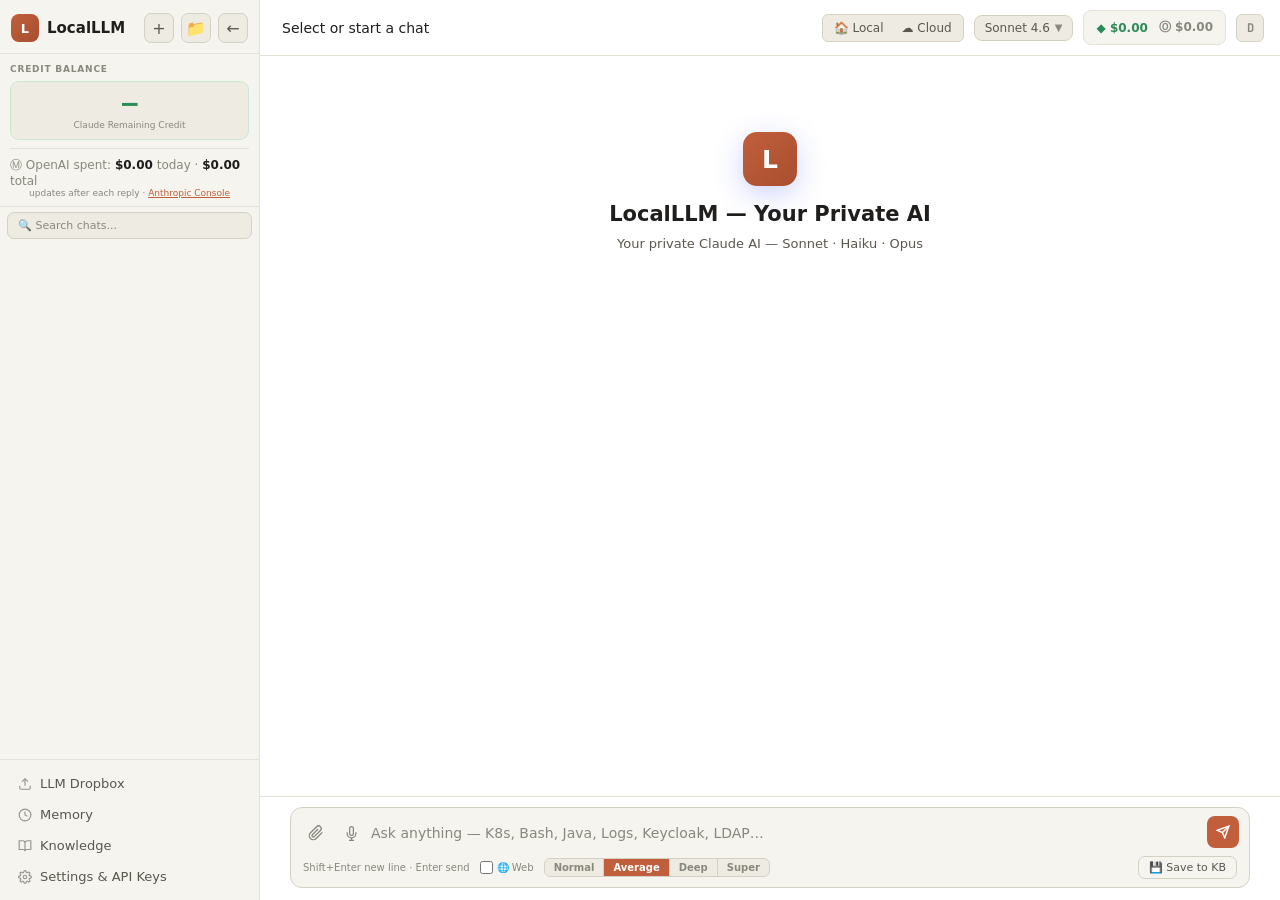
==== commit 177b2cac: "Remove Research tab; readable chat folders; harden living repos Research: remove the topbar button, " ====
--- a/templates/index.html
+++ b/templates/index.html
@@ -269,7 +269,7 @@
 .lr-top{display:flex;align-items:center;gap:6px}
 .lr-lock{font-size:12px;cursor:pointer;flex-shrink:0}
 .lr-name{flex:1;min-width:0;font-size:12px;font-weight:600;color:var(--text);cursor:pointer;
-  white-space:nowrap;overflow:hidden;text-overflow:ellipsis}
+  overflow-wrap:anywhere;line-height:1.3}
 .lr-name:hover{color:var(--accentH)}
 .lr-btn{font-size:10px;padding:3px 7px;border-radius:6px;background:var(--bg2);border:1px solid var(--border2);color:var(--text2);flex-shrink:0}
 .lr-btn:hover{border-color:var(--accent);color:var(--text)}
@@ -634,8 +634,6 @@
   #btn-toggle{display:flex!important;width:40px;height:40px;font-size:20px}
   #chat-title{font-size:15px}
   #model-pill{max-width:110px;padding:7px 10px}
-  #btn-research span{display:none}
-  #btn-research{padding:0 9px;height:34px}
   #spend-pill{padding:7px 9px;font-size:11px}
   #model-pill-lbl{font-size:12px}
   #btn-discover{width:34px;height:34px}
@@ -969,78 +967,6 @@
   position:fixed;inset:0;background:rgba(0,0,0,.6);
   backdrop-filter:blur(3px);z-index:700;display:none;
 }
-
-/* ── Research button + panel ── */
-#btn-research{
-  display:flex;align-items:center;gap:5px;flex-shrink:0;
-  height:28px;padding:0 11px;border-radius:14px;
-  font-size:11.5px;font-weight:600;cursor:pointer;
-  color:var(--text2);border:1px solid var(--border2);background:var(--bg3);
-  transition:all .15s;
-}
-#btn-research:hover{border-color:var(--accent);color:var(--accent);background:rgba(92,110,245,.1)}
-#btn-research.active{border-color:var(--accent);color:#fff;background:var(--accent)}
-
-#rsch-overlay{
-  position:fixed;inset:0;background:rgba(0,0,0,.5);
-  backdrop-filter:blur(2px);z-index:800;display:none;
-}
-#rsch-overlay.open{display:block}
-#rsch-panel{
-  position:fixed;top:0;right:0;height:100vh;
-  width:min(460px,94vw);z-index:801;
-  background:var(--bg2);border-left:1px solid var(--border2);
-  box-shadow:-16px 0 60px rgba(0,0,0,.5);
-  display:none;flex-direction:column;
-  transform:translateX(100%);transition:transform .22s cubic-bezier(.4,0,.2,1);
-}
-#rsch-panel.open{display:flex;transform:translateX(0)}
-#rsch-hdr{
-  display:flex;align-items:center;gap:9px;padding:14px 16px;
-  border-bottom:1px solid var(--border);flex-shrink:0;
-}
-#rsch-hdr .rsch-dot{
-  width:8px;height:8px;border-radius:50%;background:var(--green);flex-shrink:0;
-  box-shadow:0 0 8px var(--green);
-}
-#rsch-hdr h3{font-size:14px;font-weight:700;color:var(--text);flex:1;margin:0}
-#rsch-hdr .rsch-free{font-size:9px;font-weight:700;color:var(--green);border:1px solid var(--green);border-radius:4px;padding:1px 5px;letter-spacing:.3px}
-#rsch-hdr button{width:26px;height:26px;border-radius:6px;color:var(--text3);font-size:15px;cursor:pointer;flex-shrink:0;background:none;border:none;transition:all .12s}
-#rsch-hdr button:hover{background:var(--bg3);color:var(--text)}
-#rsch-note{
-  font-size:10px;color:var(--muted);padding:7px 16px;line-height:1.45;
-  border-bottom:1px solid var(--border);background:var(--bg);flex-shrink:0;
-}
-#rsch-note b{color:var(--text2)}
-#rsch-msgs{flex:1;overflow-y:auto;padding:14px 16px;display:flex;flex-direction:column;gap:12px}
-.rsch-empty{color:var(--text3);font-size:12px;text-align:center;margin:auto;line-height:1.6;max-width:280px}
-.rsch-empty .rsch-egs{margin-top:10px;font-size:11px;color:var(--muted)}
-.rsch-egs .rsch-eg{display:block;padding:5px 9px;margin:5px 0;border:1px solid var(--border);border-radius:7px;cursor:pointer;transition:all .12s;color:var(--text2);text-align:left}
-.rsch-egs .rsch-eg:hover{border-color:var(--accent);color:var(--accent);background:rgba(92,110,245,.06)}
-.rsch-turn{display:flex;flex-direction:column;gap:3px;font-size:13px;line-height:1.55}
-.rsch-turn.user{align-items:flex-end}
-.rsch-turn.user .rsch-bubble{background:var(--accent);color:#fff;border-radius:13px 13px 3px 13px;padding:8px 12px;max-width:85%}
-.rsch-turn.model .rsch-bubble{background:var(--bg3);color:var(--text);border-radius:13px 13px 13px 3px;padding:9px 13px;max-width:97%;white-space:pre-wrap}
-.rsch-turn.model .rsch-bubble.err{border:1px solid #b4453a;color:#e08b82;background:rgba(180,69,58,.08)}
-.rsch-src{margin-top:7px;padding-top:7px;border-top:1px solid var(--border);display:flex;flex-wrap:wrap;gap:5px}
-.rsch-src a{font-size:10px;color:var(--accent);border:1px solid var(--border2);border-radius:10px;padding:2px 8px;text-decoration:none;transition:all .12s;max-width:180px;overflow:hidden;text-overflow:ellipsis;white-space:nowrap}
-.rsch-src a:hover{background:rgba(92,110,245,.1);border-color:var(--accent)}
-.rsch-copy{align-self:flex-start;margin-top:2px;font-size:10px;color:var(--text3);background:none;border:1px solid var(--border);border-radius:6px;padding:3px 8px;cursor:pointer;transition:all .12s}
-.rsch-copy:hover{color:var(--accent);border-color:var(--accent)}
-#rsch-input-wrap{padding:11px 14px;border-top:1px solid var(--border);flex-shrink:0;display:flex;gap:8px;align-items:flex-end}
-#rsch-in{
-  flex:1;resize:none;max-height:120px;min-height:38px;
-  background:var(--bg3);border:1px solid var(--border2);border-radius:10px;
-  padding:9px 12px;font-size:13px;color:var(--text);font-family:inherit;line-height:1.4;
-}
-#rsch-in:focus{border-color:var(--accent);outline:none}
-#rsch-send{
-  width:38px;height:38px;border-radius:10px;flex-shrink:0;
-  background:var(--accent);color:#fff;border:none;cursor:pointer;
-  display:flex;align-items:center;justify-content:center;transition:all .12s;
-}
-#rsch-send:hover{background:var(--accentH)}
-#rsch-send:disabled{opacity:.5;cursor:default}
 
 #disc-overlay.open{display:block}
 #disc-modal{
@@ -1400,12 +1326,6 @@
       </button>
       <button id="btn-close" onclick="chatClose()" title="Close chat">&#10005;</button>
       </div>
-      <button id="btn-research" onclick="rschOpen()" title="Research — free live web search (Gemini). Public lookups only; copy facts into your chat.">
-        <svg width="14" height="14" viewBox="0 0 24 24" fill="none" stroke="currentColor" stroke-width="2.2" style="flex-shrink:0">
-          <circle cx="11" cy="11" r="7"/><line x1="21" y1="21" x2="16.65" y2="16.65"/>
-        </svg>
-        <span>Research</span>
-      </button>
       <div id="mode-toggle" title="Local = free & private: answers from your living repos on this Mac. Cloud = Claude / OpenAI API (paid).">
         <button id="mode-local" onclick="setMode('local')">&#127968; <span>Local</span></button>
         <button id="mode-cloud" onclick="setMode('cloud')">&#9729;&#65039; <span>Cloud</span></button>
@@ -1551,11 +1471,6 @@
       <div class="fhint" id="h-openai">platform.openai.com &#8594; API Keys</div>
     </div>
 
-    <div class="fg">
-      <label class="flabel">Research Key (Gemini) <span class="fbadge" style="background:#1b7a43;color:#fff">FREE</span> <span style="font-size:10px;color:var(--muted)">powers the Research tab — live web search</span></label>
-      <input type="password" class="finput" id="s-gemini" placeholder="AIza…"/>
-      <div class="fhint" id="h-gemini">aistudio.google.com &#8594; Get API key (no card, ~5,000 searches/mo free)</div>
-    </div>
 
     <div class="fg">
       <label class="flabel">Default Model</label>
@@ -1654,29 +1569,6 @@
 <!-- ══ MODEL DISCOVER MODAL ════════════════════════════════════════ -->
 <div id="disc-overlay" onclick="discClose()"></div>
 
-<!-- ── Research panel (free Gemini grounded search — isolated from chat) ── -->
-<div id="rsch-overlay" onclick="rschClose()"></div>
-<div id="rsch-panel">
-  <div id="rsch-hdr">
-    <span class="rsch-dot"></span>
-    <h3>Research</h3>
-    <span class="rsch-free">FREE · LIVE WEB</span>
-    <button onclick="rschClose()" title="Close">&#10005;</button>
-  </div>
-  <div id="rsch-note">
-    Live Google-grounded search. <b>Public lookups only</b> — versions, release notes, CVEs, upgrade guides. Never paste internal configs/hostnames here. Nothing is saved; copy the useful lines into your chat.
-  </div>
-  <div id="rsch-msgs"></div>
-  <div id="rsch-input-wrap">
-    <textarea id="rsch-in" rows="1" placeholder="e.g. Nexus 3.70 → 3.93 breaking changes…"
-      oninput="rschResize(this)" onkeydown="rschKey(event)"></textarea>
-    <button id="rsch-send" onclick="rschSend()" title="Search">
-      <svg width="15" height="15" viewBox="0 0 24 24" fill="none" stroke="currentColor" stroke-width="2.5">
-        <line x1="22" y1="2" x2="11" y2="13"/><polygon points="22 2 15 22 11 13 2 9 22 2"/>
-      </svg>
-    </button>
-  </div>
-</div>
 <div id="disc-modal">
   <h3>&#129302; Model Manager</h3>
   <div class="disc-tabs">
@@ -2703,7 +2595,6 @@
   var s = await r.json();
   if (s.claude_preview) document.getElementById("h-claude").textContent = "Saved: " + s.claude_preview;
   if (s.openai_preview) document.getElementById("h-openai").textContent = "Saved: " + s.openai_preview;
-  if (s.gemini_preview) document.getElementById("h-gemini").textContent = "Saved: " + s.gemini_preview + " — free web search active.";
   if (s.backup_preview) document.getElementById("h-claude2").textContent = "Saved: " + s.backup_preview + " — your primary stays active until you flip the switch.";
   var ub = document.getElementById("s-use-backup");
   var bcRow = document.getElementById("backup-credit-row");
@@ -2741,14 +2632,12 @@
   var body = {};
   var ck = document.getElementById("s-claude").value.trim();
   var ok = document.getElementById("s-openai").value.trim();
-  var gk = document.getElementById("s-gemini").value.trim();
   var ck2 = document.getElementById("s-claude2").value.trim();
   var useBackup = document.getElementById("s-use-backup").checked;
   var backupCredit = document.getElementById("s-backup-credit").value.trim();
   var md = document.getElementById("s-model").value;
   if (ck) body.api_key = ck;
   if (ok) body.openai_key = ok;
-  if (gk) body.gemini_key = gk;
   if (ck2) body.api_key_2 = ck2;
   body.use_backup_key = useBackup;
   if (backupCredit) body.backup_starting_credit = parseFloat(backupCredit);
@@ -2757,7 +2646,6 @@
   if (r.error) { toast("Error: " + r.error); return; }
   document.getElementById("s-claude").value = "";
   document.getElementById("s-openai").value = "";
-  document.getElementById("s-gemini").value = "";
   document.getElementById("s-claude2").value = "";
   renderModelDrop();
   toast("Settings saved");
@@ -3165,11 +3053,13 @@
         '" onclick="lrLockToggle(\'' + s + '\')">' + (x.locked ? '&#128274;' : '&#128275;') + '</span>' +
       '<span class="lr-name" onclick="lrOverview(\'' + s + '\')" title="Show what the app understood">' + esc(x.name) + '</span>' +
       '<button class="lr-btn" onclick="lrSync(\'' + s + '\')" title="Pick the updated folder — only changes are applied">&#10227; Sync</button>' +
+      '<button class="lr-btn" onclick="lrVerify(\'' + s + '\')" title="Verify: re-check every file against its fingerprint">&#10003;</button>' +
       (x.locked ? '' : '<button class="lr-btn danger" onclick="lrDelete(\'' + s + '\')" title="Delete (moves to repo-trash)">&#128465;</button>') +
       '</div><div class="lr-meta">' + x.files + ' files &middot; ' + x.envs + ' env &middot; ' + x.products + ' products' +
       (x.removed ? ' &middot; ' + x.removed + ' flagged missing' : '') +
       '<br/>synced ' + esc(fmtWhen(x.last_sync_at)) + ' (#' + x.sync_count + ')' +
       (x.embedding_pending ? ' &middot; indexing ' + x.embedding_pending + ' sections' : '') + '</div>' +
+      '<div class="lr-meta" id="lr-vf-' + s + '"></div>' +
       '<div class="lr-ov" id="lr-ov-' + s + '"></div></div>';
   }).join("");
   if (r.dir) document.getElementById("dbx-path").textContent = r.dir;
@@ -3211,6 +3101,24 @@
         '<br/>&nbsp;&nbsp;latest: ' + esc(p.latest.item) + ' (' + esc(p.latest.date) + ')';
     }).join("<br/>");
   }).join("") || "No files.";
+}
+// Proof the Mac copy is exactly what was dropped: every file re-fingerprinted.
+async function lrVerify(slug) {
+  var el = document.getElementById("lr-vf-" + slug);
+  if (!el) return;
+  el.textContent = "Checking every file…";
+  var d = await api("/api/repos/" + slug + "/verify");
+  if (d.error) { el.textContent = d.error; return; }
+  var bad = d.changed_outside_app.length + d.missing_on_disk.length;
+  var h = bad
+    ? '<span style="color:var(--red)">&#9888; ' + bad + ' problem(s)</span> &middot; ' + d.intact + ' of ' + d.checked + ' intact'
+    : '<span style="color:var(--green)">&#10003; All ' + d.checked + ' files intact</span> (fingerprints match)';
+  h += ' &middot; ' + d.old_versions_on_disk + ' old version' + (d.old_versions_on_disk === 1 ? '' : 's') + ' kept';
+  if (d.removed_but_kept) h += ' &middot; ' + d.removed_but_kept + ' missing-from-drop kept';
+  if (d.lock_supported) h += ' &middot; &#128274; ' + d.finder_locked + ' locked in Finder';
+  if (d.changed_outside_app.length) h += '<br/>changed outside the app: ' + d.changed_outside_app.map(esc).join(", ");
+  if (d.missing_on_disk.length) h += '<br/>missing on disk: ' + d.missing_on_disk.map(esc).join(", ");
+  el.innerHTML = h;
 }
 // Accuracy check: what WOULD local mode pick for this question? (no AI call)
 async function lrAsk() {
@@ -4219,112 +4127,6 @@
 // ══════════════════════════════════════════════════════════════════════════════
 var _discTab = "current";
 
-// ═════════════════════════════════════════════════════════════════════════════
-//  RESEARCH PANEL — free Gemini grounded web search
-//  Completely isolated: its own turn list in memory only, no chat/DB/cost impact.
-//  Cleared when the panel closes. Public lookups only.
-// ═════════════════════════════════════════════════════════════════════════════
-var _rschTurns = [];   // [{role:'user'|'model', text, sources?}]  — memory only
-var _rschBusy  = false;
-
-function rschOpen() {
-  document.getElementById("rsch-overlay").classList.add("open");
-  document.getElementById("rsch-panel").classList.add("open");
-  document.getElementById("btn-research").classList.add("active");
-  rschRender();
-  setTimeout(function(){ document.getElementById("rsch-in").focus(); }, 220);
-}
-function rschClose() {
-  document.getElementById("rsch-overlay").classList.remove("open");
-  document.getElementById("rsch-panel").classList.remove("open");
-  document.getElementById("btn-research").classList.remove("active");
-}
-function rschResize(el) { el.style.height="auto"; el.style.height=Math.min(el.scrollHeight,120)+"px"; }
-function rschKey(e) {
-  if (e.key === "Enter" && !e.shiftKey) { e.preventDefault(); rschSend(); }
-}
-function rschEg(text) {
-  document.getElementById("rsch-in").value = text;
-  rschSend();
-}
-function rschEsc(s) {
-  return String(s).replace(/&/g,"&amp;").replace(/</g,"&lt;").replace(/>/g,"&gt;");
-}
-function rschRender() {
-  var box = document.getElementById("rsch-msgs");
-  if (!_rschTurns.length) {
-    box.innerHTML =
-      '<div class="rsch-empty">Ask anything you\u2019d normally Google \u2014 you get one clear answer with sources, not twenty links.'
-      + '<div class="rsch-egs">'
-      + '<span class="rsch-eg" onclick="rschEg(\'Latest stable Sonatype Nexus Repository 3 version and its release date\')">Latest stable Nexus 3 version?</span>'
-      + '<span class="rsch-eg" onclick="rschEg(\'Keycloak 26.6.4 known issues or breaking changes vs 26.3\')">Keycloak 26.6.4 known issues?</span>'
-      + '<span class="rsch-eg" onclick="rschEg(\'OpenTelemetry operator helm chart breaking changes between 0.92 and 0.117\')">OTel operator 0.92 \u2192 0.117 breaking changes?</span>'
-      + '</div></div>';
-    return;
-  }
-  var html = "";
-  _rschTurns.forEach(function(t, i) {
-    if (t.role === "user") {
-      html += '<div class="rsch-turn user"><div class="rsch-bubble">' + rschEsc(t.text) + '</div></div>';
-    } else {
-      var cls = t.error ? "rsch-bubble err" : "rsch-bubble";
-      html += '<div class="rsch-turn model"><div class="' + cls + '" id="rsch-ans-' + i + '">' + rschEsc(t.text) + '</div>';
-      if (t.sources && t.sources.length) {
-        html += '<div class="rsch-src">';
-        t.sources.forEach(function(s) {
-          html += '<a href="' + rschEsc(s.uri) + '" target="_blank" rel="noopener">' + rschEsc(s.title || "source") + '</a>';
-        });
-        html += '</div>';
-      }
-      if (!t.error) {
-        html += '<button class="rsch-copy" onclick="rschCopy(' + i + ')">\u29C9 Copy answer</button>';
-      }
-      html += '</div>';
-    }
-  });
-  box.innerHTML = html;
-  box.scrollTop = box.scrollHeight;
-}
-function rschCopy(i) {
-  var t = _rschTurns[i];
-  if (!t) return;
-  navigator.clipboard.writeText(t.text).then(function(){ toast("Answer copied \u2014 paste into your chat"); });
-}
-async function rschSend() {
-  if (_rschBusy) return;
-  var el = document.getElementById("rsch-in");
-  var q = el.value.trim();
-  if (!q) return;
-  el.value = ""; rschResize(el);
-  _rschTurns.push({role:"user", text:q});
-  _rschTurns.push({role:"model", text:"Searching\u2026", pending:true});
-  rschRender();
-  _rschBusy = true;
-  document.getElementById("rsch-send").disabled = true;
-
-  // Send only the real turns (strip the pending placeholder) as {role,text}
-  var payloadTurns = _rschTurns
-    .filter(function(t){ return !t.pending; })
-    .map(function(t){ return {role:t.role, text:t.text}; });
-
-  try {
-    var r = await api("/api/research", "POST", {turns: payloadTurns});
-    _rschTurns.pop(); // remove placeholder
-    if (r.error) {
-      _rschTurns.push({role:"model", text:r.error, error:true});
-    } else {
-      _rschTurns.push({role:"model", text:r.answer || "(no answer)", sources:r.sources || []});
-    }
-  } catch (e) {
-    _rschTurns.pop();
-    _rschTurns.push({role:"model", text:"Request failed. Check your connection and that a Gemini key is saved in Settings.", error:true});
-  }
-  _rschBusy = false;
-  document.getElementById("rsch-send").disabled = false;
-  rschRender();
-  document.getElementById("rsch-in").focus();
-}
-
 function discOpen()  {
   document.getElementById("disc-overlay").classList.add("open");
   document.getElementById("disc-modal").classList.add("open");
